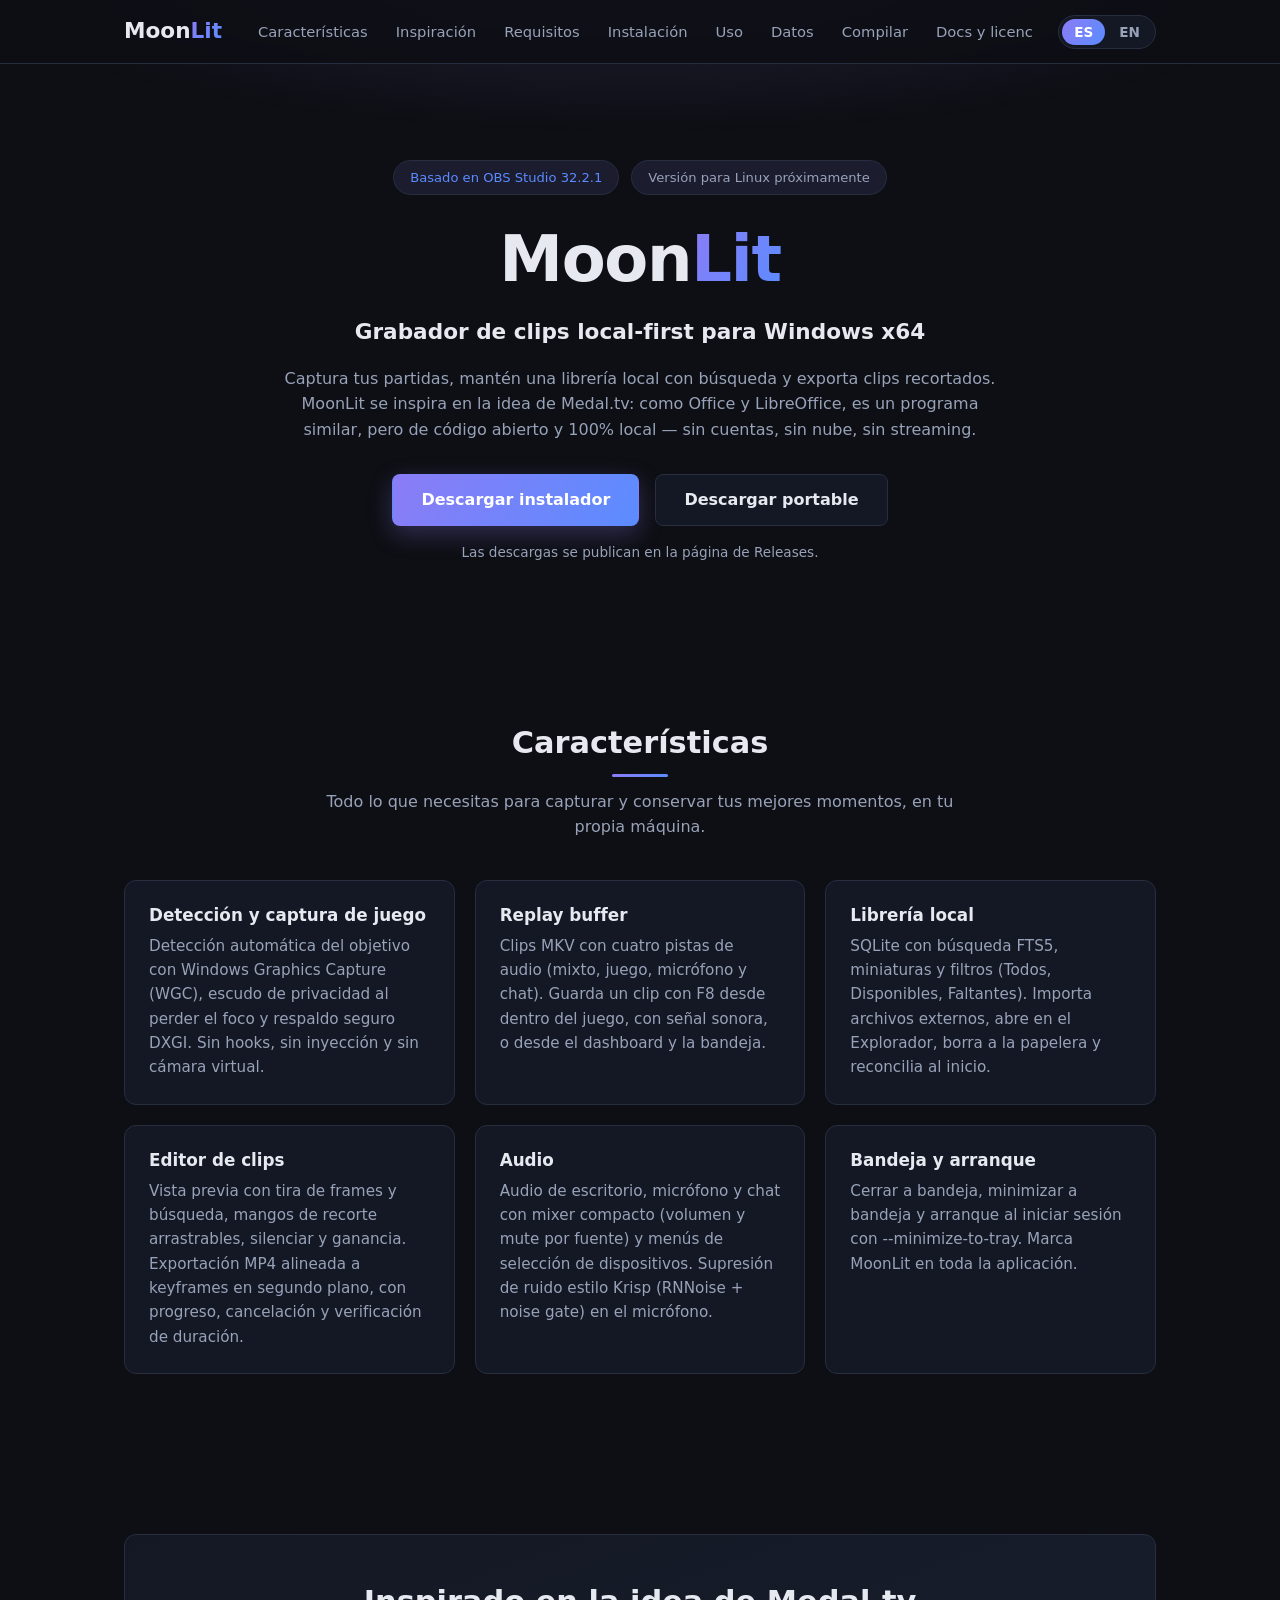
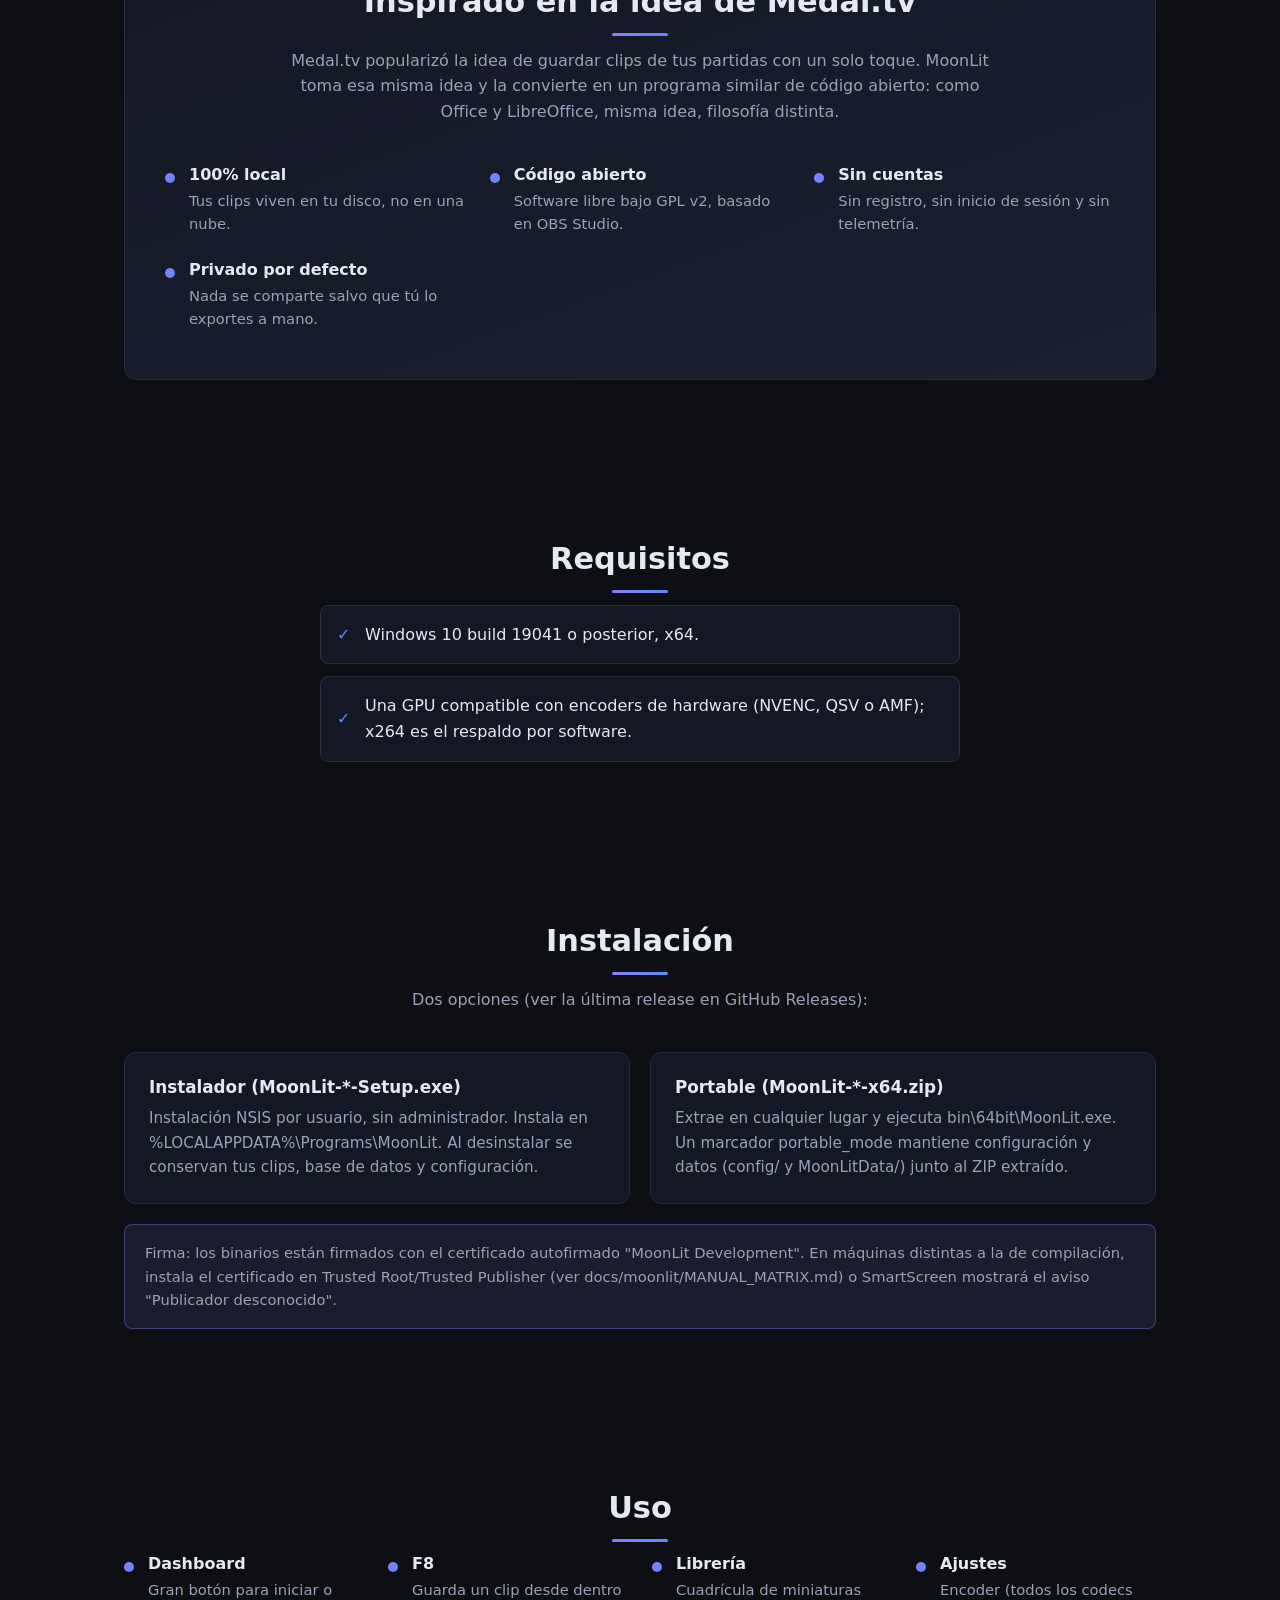
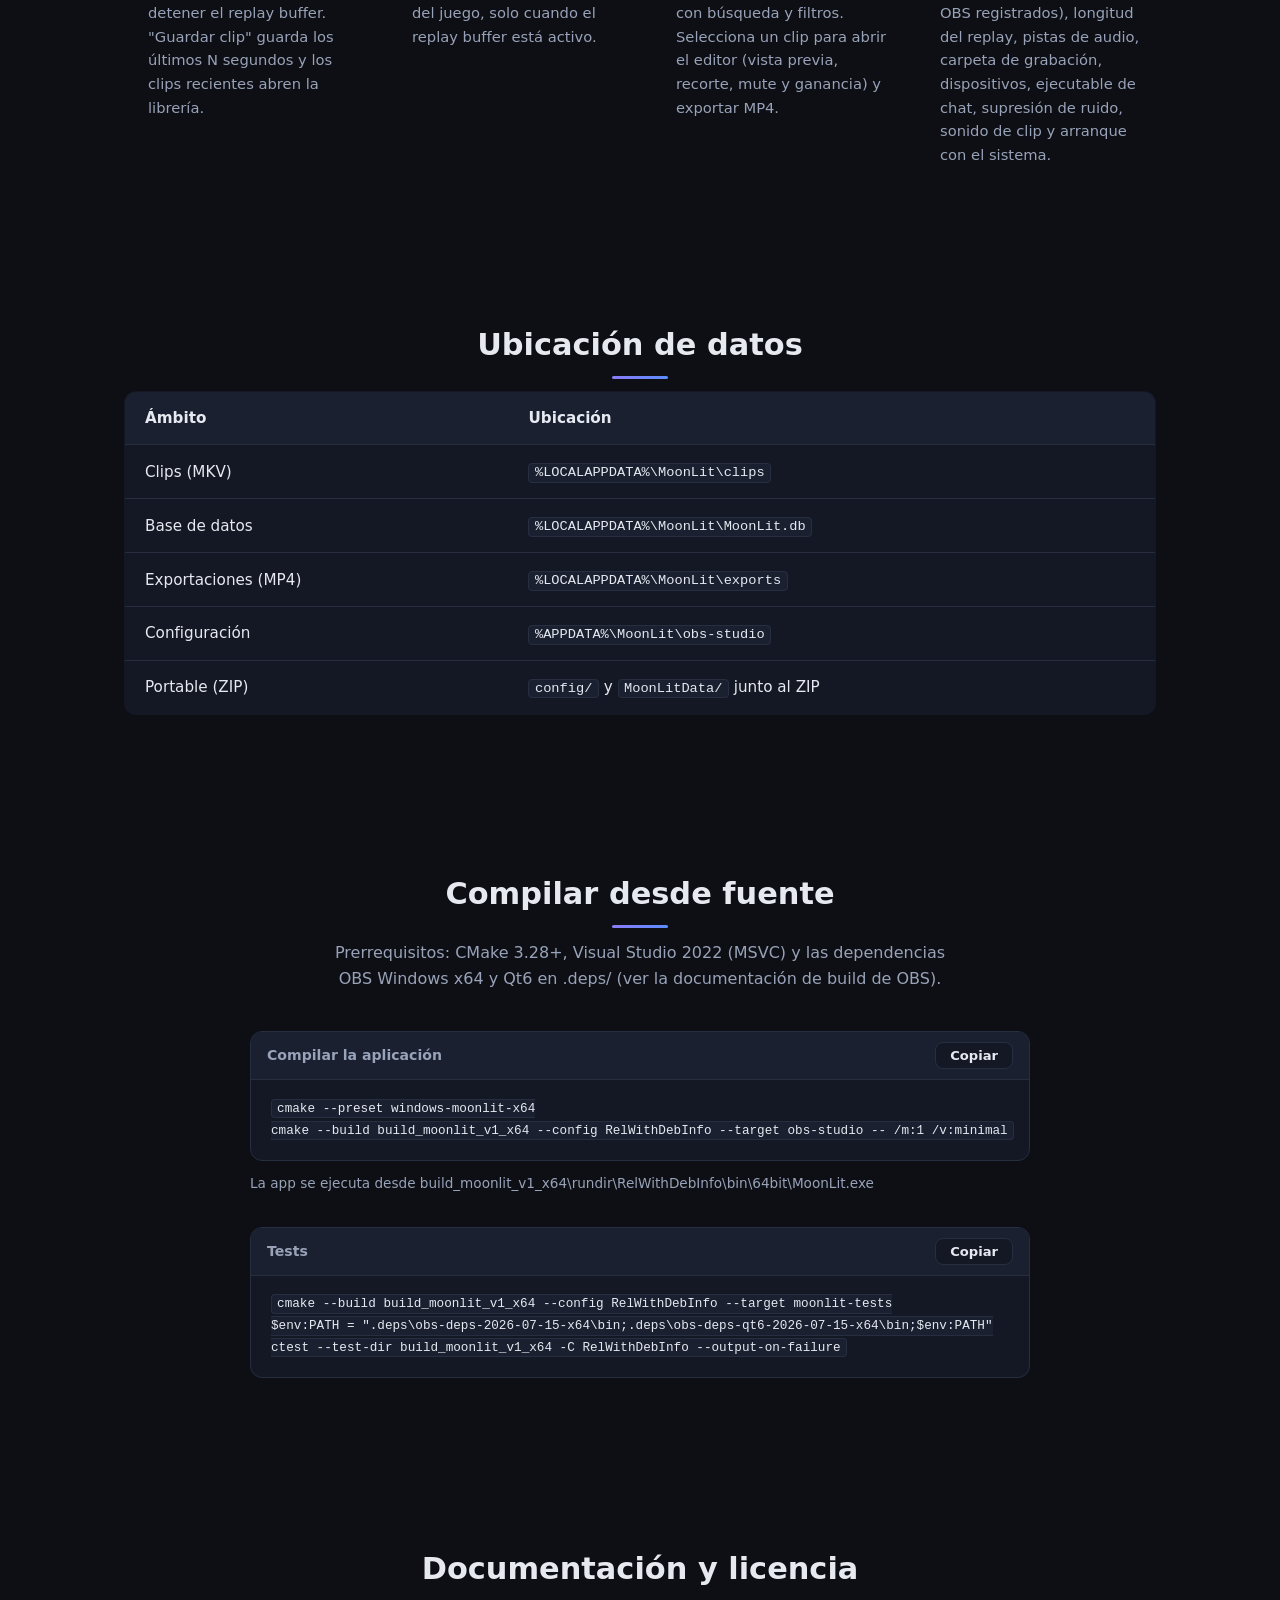
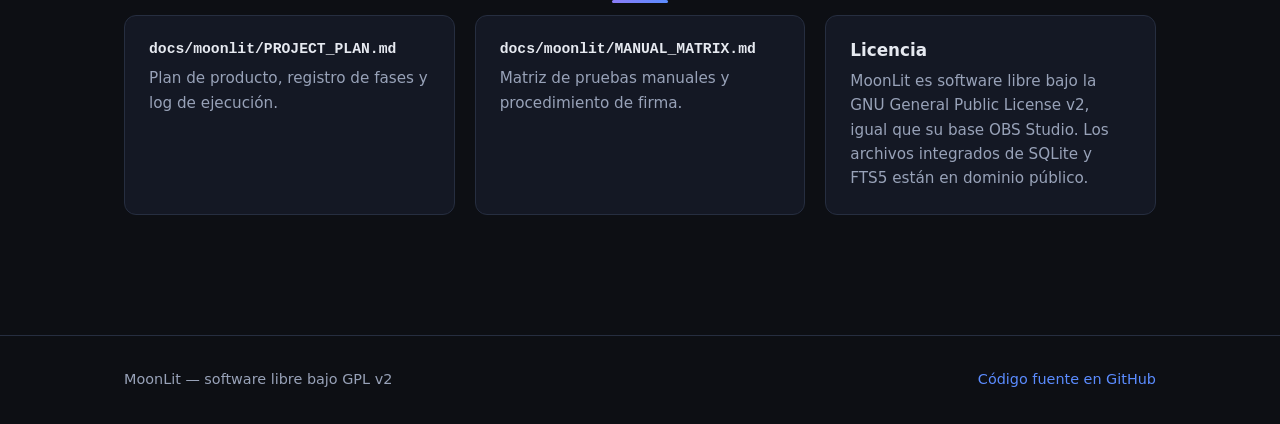
==== index.html @ dc5d82b4 "first commit" ====
<!DOCTYPE html>
<html lang="es">
<head>
  <meta charset="UTF-8">
  <meta name="viewport" content="width=device-width, initial-scale=1.0">
  <title data-i18n="meta.title">MoonLit — Grabador de clips local-first para Windows</title>
  <meta name="description" data-i18n="meta.description" content="MoonLit es un grabador de clips local-first para Windows x64 basado en OBS Studio. Inspirado en la idea de Medal.tv, pero de código abierto y 100% local: sin cuentas, sin nube, sin streaming.">
  <link rel="stylesheet" href="assets/css/main.css">
  <link rel="stylesheet" href="assets/css/components.css">
  <link rel="stylesheet" href="assets/css/responsive.css">
</head>
<body>

  <!-- ============ NAVBAR ============ -->
  <header class="navbar">
    <div class="container navbar-inner">
      <a href="#hero" class="navbar-brand">Moon<span class="brand-accent">Lit</span></a>
      <nav class="navbar-links" id="navbar-links" aria-label="Menú">
        <a href="#features" data-i18n="nav.features">Características</a>
        <a href="#inspiration" data-i18n="nav.inspiration">Inspiración</a>
        <a href="#requirements" data-i18n="nav.requirements">Requisitos</a>
        <a href="#install" data-i18n="nav.install">Instalación</a>
        <a href="#usage" data-i18n="nav.usage">Uso</a>
        <a href="#data" data-i18n="nav.data">Datos</a>
        <a href="#build" data-i18n="nav.build">Compilar</a>
        <a href="#docs" data-i18n="nav.docs">Docs y licencia</a>
      </nav>
      <div class="lang-switch" role="group" data-i18n-aria="lang.switch" aria-label="Idioma">
        <button class="lang-btn" data-lang="es" data-i18n-aria="lang.es" aria-label="Español">ES</button>
        <button class="lang-btn" data-lang="en" data-i18n-aria="lang.en" aria-label="English">EN</button>
      </div>
    </div>
  </header>

  <main>

    <!-- ============ HERO ============ -->
    <section id="hero" class="hero">
      <div class="container hero-inner">
        <div class="hero-badges">
          <span class="hero-badge" data-i18n="hero.badge">Basado en OBS Studio 32.2.1</span>
          <span class="hero-badge" data-i18n="hero.linux-note">Versión para Linux próximamente</span>
        </div>
        <h1 class="hero-title">Moon<span class="brand-accent">Lit</span></h1>
        <p class="hero-tagline" data-i18n="hero.tagline">Grabador de clips local-first para Windows x64</p>
        <p class="hero-description" data-i18n="hero.description">Captura tus partidas, mantén una librería local con búsqueda y exporta clips recortados. MoonLit se inspira en la idea de Medal.tv: como Office y LibreOffice, es un programa similar, pero de código abierto y 100% local — sin cuentas, sin nube, sin streaming.</p>
        <div class="hero-actions">
          <a class="btn btn-primary" href="https://github.com/SourisCG/MoonLit/releases" target="_blank" rel="noopener" data-i18n="hero.installer">Descargar instalador</a>
          <a class="btn btn-secondary" href="https://github.com/SourisCG/MoonLit/releases" target="_blank" rel="noopener" data-i18n="hero.portable">Descargar portable</a>
        </div>
        <p class="hero-note" data-i18n="hero.releases">Las descargas se publican en la página de Releases.</p>
      </div>
    </section>

    <!-- ============ CARACTERÍSTICAS ============ -->
    <section id="features" class="section">
      <div class="container">
        <h2 class="section-title" data-i18n="features.title">Características</h2>
        <p class="section-subtitle" data-i18n="features.subtitle">Todo lo que necesitas para capturar y conservar tus mejores momentos, en tu propia máquina.</p>
        <div class="cards-grid">
          <article class="card">
            <h3 class="card-title" data-i18n="features.detection.title">Detección y captura de juego</h3>
            <p class="card-text" data-i18n="features.detection.text">Detección automática del objetivo con Windows Graphics Capture (WGC), escudo de privacidad al perder el foco y respaldo seguro DXGI. Sin hooks, sin inyección y sin cámara virtual.</p>
          </article>
          <article class="card">
            <h3 class="card-title" data-i18n="features.buffer.title">Replay buffer</h3>
            <p class="card-text" data-i18n="features.buffer.text">Clips MKV con cuatro pistas de audio (mixto, juego, micrófono y chat). Guarda un clip con F8 desde dentro del juego, con señal sonora, o desde el dashboard y la bandeja.</p>
          </article>
          <article class="card">
            <h3 class="card-title" data-i18n="features.library.title">Librería local</h3>
            <p class="card-text" data-i18n="features.library.text">SQLite con búsqueda FTS5, miniaturas y filtros (Todos, Disponibles, Faltantes). Importa archivos externos, abre en el Explorador, borra a la papelera y reconcilia al inicio.</p>
          </article>
          <article class="card">
            <h3 class="card-title" data-i18n="features.editor.title">Editor de clips</h3>
            <p class="card-text" data-i18n="features.editor.text">Vista previa con tira de frames y búsqueda, mangos de recorte arrastrables, silenciar y ganancia. Exportación MP4 alineada a keyframes en segundo plano, con progreso, cancelación y verificación de duración.</p>
          </article>
          <article class="card">
            <h3 class="card-title" data-i18n="features.audio.title">Audio</h3>
            <p class="card-text" data-i18n="features.audio.text">Audio de escritorio, micrófono y chat con mixer compacto (volumen y mute por fuente) y menús de selección de dispositivos. Supresión de ruido estilo Krisp (RNNoise + noise gate) en el micrófono.</p>
          </article>
          <article class="card">
            <h3 class="card-title" data-i18n="features.tray.title">Bandeja y arranque</h3>
            <p class="card-text" data-i18n="features.tray.text">Cerrar a bandeja, minimizar a bandeja y arranque al iniciar sesión con --minimize-to-tray. Marca MoonLit en toda la aplicación.</p>
          </article>
        </div>
      </div>
    </section>

    <!-- ============ INSPIRACIÓN ============ -->
    <section id="inspiration" class="section">
      <div class="container">
        <div class="panel">
          <h2 class="section-title" data-i18n="inspiration.title">Inspirado en la idea de Medal.tv</h2>
          <p class="panel-text" data-i18n="inspiration.text">Medal.tv popularizó la idea de guardar clips de tus partidas con un solo toque. MoonLit toma esa misma idea y la convierte en un programa similar de código abierto: como Office y LibreOffice, misma idea, filosofía distinta.</p>
          <div class="mini-grid">
            <div class="mini-item">
              <span class="mini-dot"></span>
              <div>
                <h3 class="mini-title" data-i18n="inspiration.local.title">100% local</h3>
                <p class="mini-text" data-i18n="inspiration.local.text">Tus clips viven en tu disco, no en una nube.</p>
              </div>
            </div>
            <div class="mini-item">
              <span class="mini-dot"></span>
              <div>
                <h3 class="mini-title" data-i18n="inspiration.opensource.title">Código abierto</h3>
                <p class="mini-text" data-i18n="inspiration.opensource.text">Software libre bajo GPL v2, basado en OBS Studio.</p>
              </div>
            </div>
            <div class="mini-item">
              <span class="mini-dot"></span>
              <div>
                <h3 class="mini-title" data-i18n="inspiration.nocloud.title">Sin cuentas</h3>
                <p class="mini-text" data-i18n="inspiration.nocloud.text">Sin registro, sin inicio de sesión y sin telemetría.</p>
              </div>
            </div>
            <div class="mini-item">
              <span class="mini-dot"></span>
              <div>
                <h3 class="mini-title" data-i18n="inspiration.private.title">Privado por defecto</h3>
                <p class="mini-text" data-i18n="inspiration.private.text">Nada se comparte salvo que tú lo exportes a mano.</p>
              </div>
            </div>
          </div>
        </div>
      </div>
    </section>

    <!-- ============ REQUISITOS ============ -->
    <section id="requirements" class="section">
      <div class="container">
        <h2 class="section-title" data-i18n="requirements.title">Requisitos</h2>
        <ul class="checklist">
          <li data-i18n="requirements.item1">Windows 10 build 19041 o posterior, x64.</li>
          <li data-i18n="requirements.item2">Una GPU compatible con encoders de hardware (NVENC, QSV o AMF); x264 es el respaldo por software.</li>
        </ul>
      </div>
    </section>

    <!-- ============ INSTALACIÓN ============ -->
    <section id="install" class="section">
      <div class="container">
        <h2 class="section-title" data-i18n="install.title">Instalación</h2>
        <p class="section-subtitle" data-i18n="install.subtitle">Dos opciones (ver la última release en GitHub Releases):</p>
        <div class="cards-grid">
          <article class="card">
            <h3 class="card-title" data-i18n="install.setup.title">Instalador (MoonLit-*-Setup.exe)</h3>
            <p class="card-text" data-i18n="install.setup.text">Instalación NSIS por usuario, sin administrador. Instala en %LOCALAPPDATA%\Programs\MoonLit. Al desinstalar se conservan tus clips, base de datos y configuración.</p>
          </article>
          <article class="card">
            <h3 class="card-title" data-i18n="install.portable.title">Portable (MoonLit-*-x64.zip)</h3>
            <p class="card-text" data-i18n="install.portable.text">Extrae en cualquier lugar y ejecuta bin\64bit\MoonLit.exe. Un marcador portable_mode mantiene configuración y datos (config/ y MoonLitData/) junto al ZIP extraído.</p>
          </article>
        </div>
        <div class="note-box" data-i18n="install.signing">Firma: los binarios están firmados con el certificado autofirmado "MoonLit Development". En máquinas distintas a la de compilación, instala el certificado en Trusted Root/Trusted Publisher (ver docs/moonlit/MANUAL_MATRIX.md) o SmartScreen mostrará el aviso "Publicador desconocido".</div>
      </div>
    </section>

    <!-- ============ USO ============ -->
    <section id="usage" class="section">
      <div class="container">
        <h2 class="section-title" data-i18n="usage.title">Uso</h2>
        <div class="mini-grid">
          <div class="mini-item">
            <span class="mini-dot"></span>
            <div>
              <h3 class="mini-title" data-i18n="usage.dashboard.title">Dashboard</h3>
              <p class="mini-text" data-i18n="usage.dashboard.text">Gran botón para iniciar o detener el replay buffer. "Guardar clip" guarda los últimos N segundos y los clips recientes abren la librería.</p>
            </div>
          </div>
          <div class="mini-item">
            <span class="mini-dot"></span>
            <div>
              <h3 class="mini-title" data-i18n="usage.f8.title">F8</h3>
              <p class="mini-text" data-i18n="usage.f8.text">Guarda un clip desde dentro del juego, solo cuando el replay buffer está activo.</p>
            </div>
          </div>
          <div class="mini-item">
            <span class="mini-dot"></span>
            <div>
              <h3 class="mini-title" data-i18n="usage.library.title">Librería</h3>
              <p class="mini-text" data-i18n="usage.library.text">Cuadrícula de miniaturas con búsqueda y filtros. Selecciona un clip para abrir el editor (vista previa, recorte, mute y ganancia) y exportar MP4.</p>
            </div>
          </div>
          <div class="mini-item">
            <span class="mini-dot"></span>
            <div>
              <h3 class="mini-title" data-i18n="usage.settings.title">Ajustes</h3>
              <p class="mini-text" data-i18n="usage.settings.text">Encoder (todos los codecs OBS registrados), longitud del replay, pistas de audio, carpeta de grabación, dispositivos, ejecutable de chat, supresión de ruido, sonido de clip y arranque con el sistema.</p>
            </div>
          </div>
        </div>
      </div>
    </section>

    <!-- ============ UBICACIÓN DE DATOS ============ -->
    <section id="data" class="section">
      <div class="container">
        <h2 class="section-title" data-i18n="data.title">Ubicación de datos</h2>
        <div class="table-wrap">
          <table class="data-table">
            <thead>
              <tr>
                <th data-i18n="data.scope">Ámbito</th>
                <th data-i18n="data.location">Ubicación</th>
              </tr>
            </thead>
            <tbody>
              <tr>
                <td data-i18n="data.clips">Clips (MKV)</td>
                <td><code>%LOCALAPPDATA%\MoonLit\clips</code></td>
              </tr>
              <tr>
                <td data-i18n="data.db">Base de datos</td>
                <td><code>%LOCALAPPDATA%\MoonLit\MoonLit.db</code></td>
              </tr>
              <tr>
                <td data-i18n="data.exports">Exportaciones (MP4)</td>
                <td><code>%LOCALAPPDATA%\MoonLit\exports</code></td>
              </tr>
              <tr>
                <td data-i18n="data.config">Configuración</td>
                <td><code>%APPDATA%\MoonLit\obs-studio</code></td>
              </tr>
              <tr>
                <td data-i18n="data.portable">Portable (ZIP)</td>
                <td><code>config/</code> y <code>MoonLitData/</code> junto al ZIP</td>
              </tr>
            </tbody>
          </table>
        </div>
      </div>
    </section>

    <!-- ============ COMPILAR DESDE FUENTE ============ -->
    <section id="build" class="section">
      <div class="container">
        <h2 class="section-title" data-i18n="build.title">Compilar desde fuente</h2>
        <p class="section-subtitle" data-i18n="build.subtitle">Prerrequisitos: CMake 3.28+, Visual Studio 2022 (MSVC) y las dependencias OBS Windows x64 y Qt6 en .deps/ (ver la documentación de build de OBS).</p>

        <div class="code-block">
          <div class="code-header">
            <span class="code-label" data-i18n="build.app.label">Compilar la aplicación</span>
            <button class="copy-btn" type="button" data-copy-target="#code-app" data-i18n="build.copy">Copiar</button>
          </div>
          <pre id="code-app"><code>cmake --preset windows-moonlit-x64
cmake --build build_moonlit_v1_x64 --config RelWithDebInfo --target obs-studio -- /m:1 /v:minimal</code></pre>
        </div>
        <p class="code-hint" data-i18n="build.app.run">La app se ejecuta desde build_moonlit_v1_x64\rundir\RelWithDebInfo\bin\64bit\MoonLit.exe</p>

        <div class="code-block">
          <div class="code-header">
            <span class="code-label" data-i18n="build.tests.label">Tests</span>
            <button class="copy-btn" type="button" data-copy-target="#code-tests" data-i18n="build.copy">Copiar</button>
          </div>
          <pre id="code-tests"><code>cmake --build build_moonlit_v1_x64 --config RelWithDebInfo --target moonlit-tests
$env:PATH = ".deps\obs-deps-2026-07-15-x64\bin;.deps\obs-deps-qt6-2026-07-15-x64\bin;$env:PATH"
ctest --test-dir build_moonlit_v1_x64 -C RelWithDebInfo --output-on-failure</code></pre>
        </div>
      </div>
    </section>

    <!-- ============ DOCS Y LICENCIA ============ -->
    <section id="docs" class="section">
      <div class="container">
        <h2 class="section-title" data-i18n="docs.title">Documentación y licencia</h2>
        <div class="cards-grid">
          <a class="card card-link" href="https://github.com/SourisCG/MoonLit/blob/main/docs/moonlit/PROJECT_PLAN.md" target="_blank" rel="noopener">
            <h3 class="card-title card-mono" data-i18n="docs.plan">docs/moonlit/PROJECT_PLAN.md</h3>
            <p class="card-text" data-i18n="docs.plan.text">Plan de producto, registro de fases y log de ejecución.</p>
          </a>
          <a class="card card-link" href="https://github.com/SourisCG/MoonLit/blob/main/docs/moonlit/MANUAL_MATRIX.md" target="_blank" rel="noopener">
            <h3 class="card-title card-mono" data-i18n="docs.matrix">docs/moonlit/MANUAL_MATRIX.md</h3>
            <p class="card-text" data-i18n="docs.matrix.text">Matriz de pruebas manuales y procedimiento de firma.</p>
          </a>
          <div class="card">
            <h3 class="card-title" data-i18n="docs.license.title">Licencia</h3>
            <p class="card-text" data-i18n="docs.license.text">MoonLit es software libre bajo la GNU General Public License v2, igual que su base OBS Studio. Los archivos integrados de SQLite y FTS5 están en dominio público.</p>
          </div>
        </div>
      </div>
    </section>

  </main>

  <!-- ============ FOOTER ============ -->
  <footer class="footer">
    <div class="container footer-inner">
      <span data-i18n="footer.text">MoonLit — software libre bajo GPL v2</span>
      <a href="https://github.com/SourisCG/MoonLit" target="_blank" rel="noopener" data-i18n="footer.source">Código fuente en GitHub</a>
    </div>
  </footer>

  <script src="assets/js/i18n.js"></script>
  <script src="assets/js/main.js"></script>
</body>
</html>
---- assets/css/main.css ----
/* ============================================================
   main.css — variables, reset y estilos base
   Para cambiar colores, edita las variables de :root abajo.
   ============================================================ */

:root {
  /* Colores */
  --bg: #0d0f14;
  --surface: #141824;
  --surface-2: #1a2030;
  --border: #262e40;
  --text: #e6e9f0;
  --text-muted: #98a2b8;
  --accent: #8b7cf6;
  --accent-2: #5b8cff;
  --accent-soft: rgba(139, 124, 246, 0.12);

  /* Tipografía */
  --font-sans: system-ui, -apple-system, "Segoe UI", Roboto, "Helvetica Neue", Arial, sans-serif;
  --font-mono: ui-monospace, SFMono-Regular, "Cascadia Mono", Consolas, "Liberation Mono", monospace;

  /* Medidas */
  --radius: 12px;
  --radius-sm: 8px;
  --navbar-h: 64px;
  --max-width: 1080px;
  --section-pad: 80px;
}

/* --- Reset básico --- */
* {
  box-sizing: border-box;
  margin: 0;
  padding: 0;
}

html {
  scroll-behavior: smooth;
}

/* --- Base --- */
body {
  background: var(--bg);
  color: var(--text);
  font-family: var(--font-sans);
  font-size: 16px;
  line-height: 1.6;
  -webkit-font-smoothing: antialiased;
}

/* Resplandor sutil en la parte superior de la página */
body::before {
  content: "";
  position: fixed;
  inset: 0 0 auto 0;
  height: 420px;
  background: radial-gradient(ellipse 80% 60% at 50% -10%, rgba(139, 124, 246, 0.16), transparent 70%);
  pointer-events: none;
  z-index: -1;
}

h1, h2, h3 {
  line-height: 1.25;
  font-weight: 700;
}

h1 { font-size: 3rem; }
h2 { font-size: 1.9rem; }
h3 { font-size: 1.05rem; }

a {
  color: var(--accent-2);
  text-decoration: none;
}

a:hover {
  text-decoration: underline;
}

code {
  font-family: var(--font-mono);
  font-size: 0.9em;
  background: var(--surface-2);
  border: 1px solid var(--border);
  border-radius: 4px;
  padding: 0.1em 0.4em;
}

/* --- Utilidades --- */
.container {
  max-width: var(--max-width);
  margin: 0 auto;
  padding: 0 24px;
}

.brand-accent {
  background: linear-gradient(120deg, var(--accent), var(--accent-2));
  -webkit-background-clip: text;
  background-clip: text;
  color: transparent;
}
---- assets/css/components.css ----
/* ============================================================
   components.css — navbar, hero, cards, tablas, código, footer
   Cada bloque está marcado con un comentario para encontrarlo.
   ============================================================ */

/* ============ NAVBAR ============ */
.navbar {
  position: sticky;
  top: 0;
  z-index: 100;
  height: var(--navbar-h);
  background: rgba(13, 15, 20, 0.85);
  backdrop-filter: blur(10px);
  border-bottom: 1px solid var(--border);
}

.navbar-inner {
  height: 100%;
  display: flex;
  align-items: center;
  gap: 24px;
}

.navbar-brand {
  font-size: 1.35rem;
  font-weight: 800;
  color: var(--text);
  white-space: nowrap;
}

.navbar-links {
  display: flex;
  gap: 4px;
  overflow-x: auto;
  scrollbar-width: none;
  flex: 1;
}

.navbar-links::-webkit-scrollbar {
  display: none;
}

.navbar-links a {
  color: var(--text-muted);
  font-size: 0.92rem;
  padding: 8px 12px;
  border-radius: var(--radius-sm);
  white-space: nowrap;
}

.navbar-links a:hover {
  color: var(--text);
  background: var(--accent-soft);
  text-decoration: none;
}

.navbar-links a.is-active {
  color: var(--accent-2);
}

/* --- Selector de idioma --- */
.lang-switch {
  display: flex;
  gap: 2px;
  background: var(--surface);
  border: 1px solid var(--border);
  border-radius: 999px;
  padding: 3px;
  flex-shrink: 0;
}

.lang-btn {
  border: none;
  background: transparent;
  color: var(--text-muted);
  font-family: inherit;
  font-size: 0.85rem;
  font-weight: 600;
  padding: 5px 12px;
  border-radius: 999px;
  cursor: pointer;
  transition: background 0.15s, color 0.15s;
}

.lang-btn:hover {
  color: var(--text);
}

.lang-btn.is-active {
  background: linear-gradient(120deg, var(--accent), var(--accent-2));
  color: #fff;
}

/* ============ HERO ============ */
.hero {
  padding: 96px 0 80px;
  text-align: center;
}

.hero-badges {
  display: flex;
  justify-content: center;
  flex-wrap: wrap;
  gap: 12px;
  margin-bottom: 24px;
}

.hero-badge {
  display: inline-block;
  font-size: 0.82rem;
  color: var(--accent-2);
  background: var(--accent-soft);
  border: 1px solid var(--border);
  border-radius: 999px;
  padding: 6px 16px;
  margin-bottom: 0;
}

.hero-badge:last-child {
  color: var(--text-muted);
}

.hero-title {
  font-size: 4rem;
  letter-spacing: -0.02em;
  margin-bottom: 16px;
}

.hero-tagline {
  font-size: 1.35rem;
  color: var(--text);
  font-weight: 600;
  margin-bottom: 16px;
}

.hero-description {
  max-width: 720px;
  margin: 0 auto 32px;
  color: var(--text-muted);
}

.hero-actions {
  display: flex;
  justify-content: center;
  gap: 16px;
  flex-wrap: wrap;
}

.hero-note {
  margin-top: 16px;
  font-size: 0.85rem;
  color: var(--text-muted);
}

/* ============ BOTONES ============ */
.btn {
  display: inline-block;
  font-family: inherit;
  font-size: 1rem;
  font-weight: 600;
  padding: 12px 28px;
  border-radius: var(--radius-sm);
  border: 1px solid var(--border);
  cursor: pointer;
  transition: transform 0.15s, box-shadow 0.15s, background 0.15s;
}

.btn:hover {
  transform: translateY(-2px);
  text-decoration: none;
}

.btn-primary {
  background: linear-gradient(120deg, var(--accent), var(--accent-2));
  color: #fff;
  border-color: transparent;
  box-shadow: 0 8px 24px rgba(139, 124, 246, 0.28);
}

.btn-secondary {
  background: var(--surface);
  color: var(--text);
}

.btn-secondary:hover {
  background: var(--surface-2);
}

/* ============ SECCIONES ============ */
.section {
  padding: var(--section-pad) 0;
  scroll-margin-top: var(--navbar-h);
}

.section-title {
  text-align: center;
  margin-bottom: 12px;
}

.section-title::after {
  content: "";
  display: block;
  width: 56px;
  height: 3px;
  margin: 12px auto 0;
  border-radius: 2px;
  background: linear-gradient(90deg, var(--accent), var(--accent-2));
}

.section-subtitle {
  text-align: center;
  color: var(--text-muted);
  max-width: 640px;
  margin: 0 auto 40px;
}

/* ============ TARJETAS ============ */
.cards-grid {
  display: grid;
  grid-template-columns: repeat(auto-fit, minmax(280px, 1fr));
  gap: 20px;
}

.card {
  background: var(--surface);
  border: 1px solid var(--border);
  border-radius: var(--radius);
  padding: 24px;
  transition: border-color 0.15s, transform 0.15s;
}

.card:hover {
  border-color: rgba(139, 124, 246, 0.5);
  transform: translateY(-2px);
}

.card-title {
  margin-bottom: 8px;
}

.card-mono {
  font-family: var(--font-mono);
  font-size: 0.92rem;
  word-break: break-all;
}

.card-text {
  color: var(--text-muted);
  font-size: 0.95rem;
}

.card-link {
  display: block;
  color: inherit;
}

/* ============ PANEL (inspiración) ============ */
.panel {
  background: linear-gradient(160deg, var(--surface), var(--surface-2));
  border: 1px solid var(--border);
  border-radius: var(--radius);
  padding: 48px 40px;
}

.panel-text {
  text-align: center;
  color: var(--text-muted);
  max-width: 720px;
  margin: 0 auto 40px;
}

/* ============ GRILLA PEQUEÑA (uso + inspiración) ============ */
.mini-grid {
  display: grid;
  grid-template-columns: repeat(auto-fit, minmax(240px, 1fr));
  gap: 24px;
}

.mini-item {
  display: flex;
  gap: 14px;
  align-items: flex-start;
}

.mini-dot {
  flex-shrink: 0;
  width: 10px;
  height: 10px;
  margin-top: 8px;
  border-radius: 50%;
  background: linear-gradient(120deg, var(--accent), var(--accent-2));
}

.mini-title {
  margin-bottom: 4px;
  font-size: 1rem;
}

.mini-text {
  color: var(--text-muted);
  font-size: 0.92rem;
}

/* ============ LISTA DE REQUISITOS ============ */
.checklist {
  list-style: none;
  max-width: 640px;
  margin: 0 auto;
  display: grid;
  gap: 12px;
}

.checklist li {
  background: var(--surface);
  border: 1px solid var(--border);
  border-radius: var(--radius-sm);
  padding: 16px 20px;
  padding-left: 44px;
  position: relative;
  color: var(--text);
}

.checklist li::before {
  content: "✓";
  position: absolute;
  left: 16px;
  top: 50%;
  transform: translateY(-50%);
  color: var(--accent-2);
  font-weight: 700;
}

/* ============ CAJA DE NOTA ============ */
.note-box {
  margin-top: 20px;
  background: var(--accent-soft);
  border: 1px solid rgba(139, 124, 246, 0.35);
  border-radius: var(--radius-sm);
  padding: 16px 20px;
  color: var(--text-muted);
  font-size: 0.92rem;
}

/* ============ TABLA DE DATOS ============ */
.table-wrap {
  overflow-x: auto;
}

.data-table {
  width: 100%;
  border-collapse: collapse;
  background: var(--surface);
  border: 1px solid var(--border);
  border-radius: var(--radius);
  overflow: hidden;
}

.data-table th,
.data-table td {
  text-align: left;
  padding: 14px 20px;
  border-bottom: 1px solid var(--border);
  font-size: 0.95rem;
}

.data-table th {
  background: var(--surface-2);
  color: var(--text);
  font-weight: 600;
}

.data-table tr:last-child td {
  border-bottom: none;
}

/* ============ BLOQUES DE CÓDIGO ============ */
.code-block {
  margin: 0 auto 12px;
  max-width: 780px;
  background: var(--surface);
  border: 1px solid var(--border);
  border-radius: var(--radius);
  overflow: hidden;
}

.code-header {
  display: flex;
  align-items: center;
  justify-content: space-between;
  gap: 12px;
  padding: 10px 16px;
  background: var(--surface-2);
  border-bottom: 1px solid var(--border);
}

.code-label {
  font-size: 0.88rem;
  font-weight: 600;
  color: var(--text-muted);
}

.code-block pre {
  padding: 18px 20px;
  overflow-x: auto;
  font-family: var(--font-mono);
  font-size: 0.88rem;
  line-height: 1.55;
}

.code-hint {
  max-width: 780px;
  margin: 0 auto 32px;
  color: var(--text-muted);
  font-size: 0.85rem;
}

/* --- Botón copiar --- */
.copy-btn {
  border: 1px solid var(--border);
  background: var(--surface);
  color: var(--text);
  font-family: inherit;
  font-size: 0.82rem;
  font-weight: 600;
  padding: 5px 14px;
  border-radius: var(--radius-sm);
  cursor: pointer;
  transition: background 0.15s, border-color 0.15s;
}

.copy-btn:hover {
  background: var(--surface-2);
  border-color: var(--accent);
}

.copy-btn.is-copied {
  border-color: var(--accent-2);
  color: var(--accent-2);
}

/* ============ FOOTER ============ */
.footer {
  border-top: 1px solid var(--border);
  padding: 32px 0;
  margin-top: 40px;
}

.footer-inner {
  display: flex;
  justify-content: space-between;
  align-items: center;
  gap: 16px;
  flex-wrap: wrap;
  color: var(--text-muted);
  font-size: 0.9rem;
}
---- assets/css/responsive.css ----
/* ============================================================
   responsive.css — ajustes para pantallas pequeñas
   ============================================================ */

/* --- Tablet --- */
@media (max-width: 860px) {
  .section {
    --section-pad: 60px;
  }

  .hero {
    padding: 72px 0 60px;
  }

  .hero-title {
    font-size: 3rem;
  }

  .panel {
    padding: 36px 24px;
  }
}

/* --- Móvil --- */
@media (max-width: 600px) {
  h1 { font-size: 2.2rem; }
  h2 { font-size: 1.5rem; }

  .hero {
    padding: 56px 0 48px;
  }

  .hero-title {
    font-size: 2.6rem;
  }

  .hero-tagline {
    font-size: 1.1rem;
  }

  .hero-actions .btn {
    width: 100%;
    text-align: center;
  }

  /* En móvil la barra de enlaces se desliza horizontalmente */
  .navbar-links {
    position: absolute;
    left: 0;
    right: 0;
    top: var(--navbar-h);
    background: rgba(13, 15, 20, 0.95);
    border-bottom: 1px solid var(--border);
    padding: 8px 16px;
  }

  .cards-grid {
    grid-template-columns: 1fr;
  }

  .mini-grid {
    grid-template-columns: 1fr;
  }

  .footer-inner {
    flex-direction: column;
    text-align: center;
  }
}
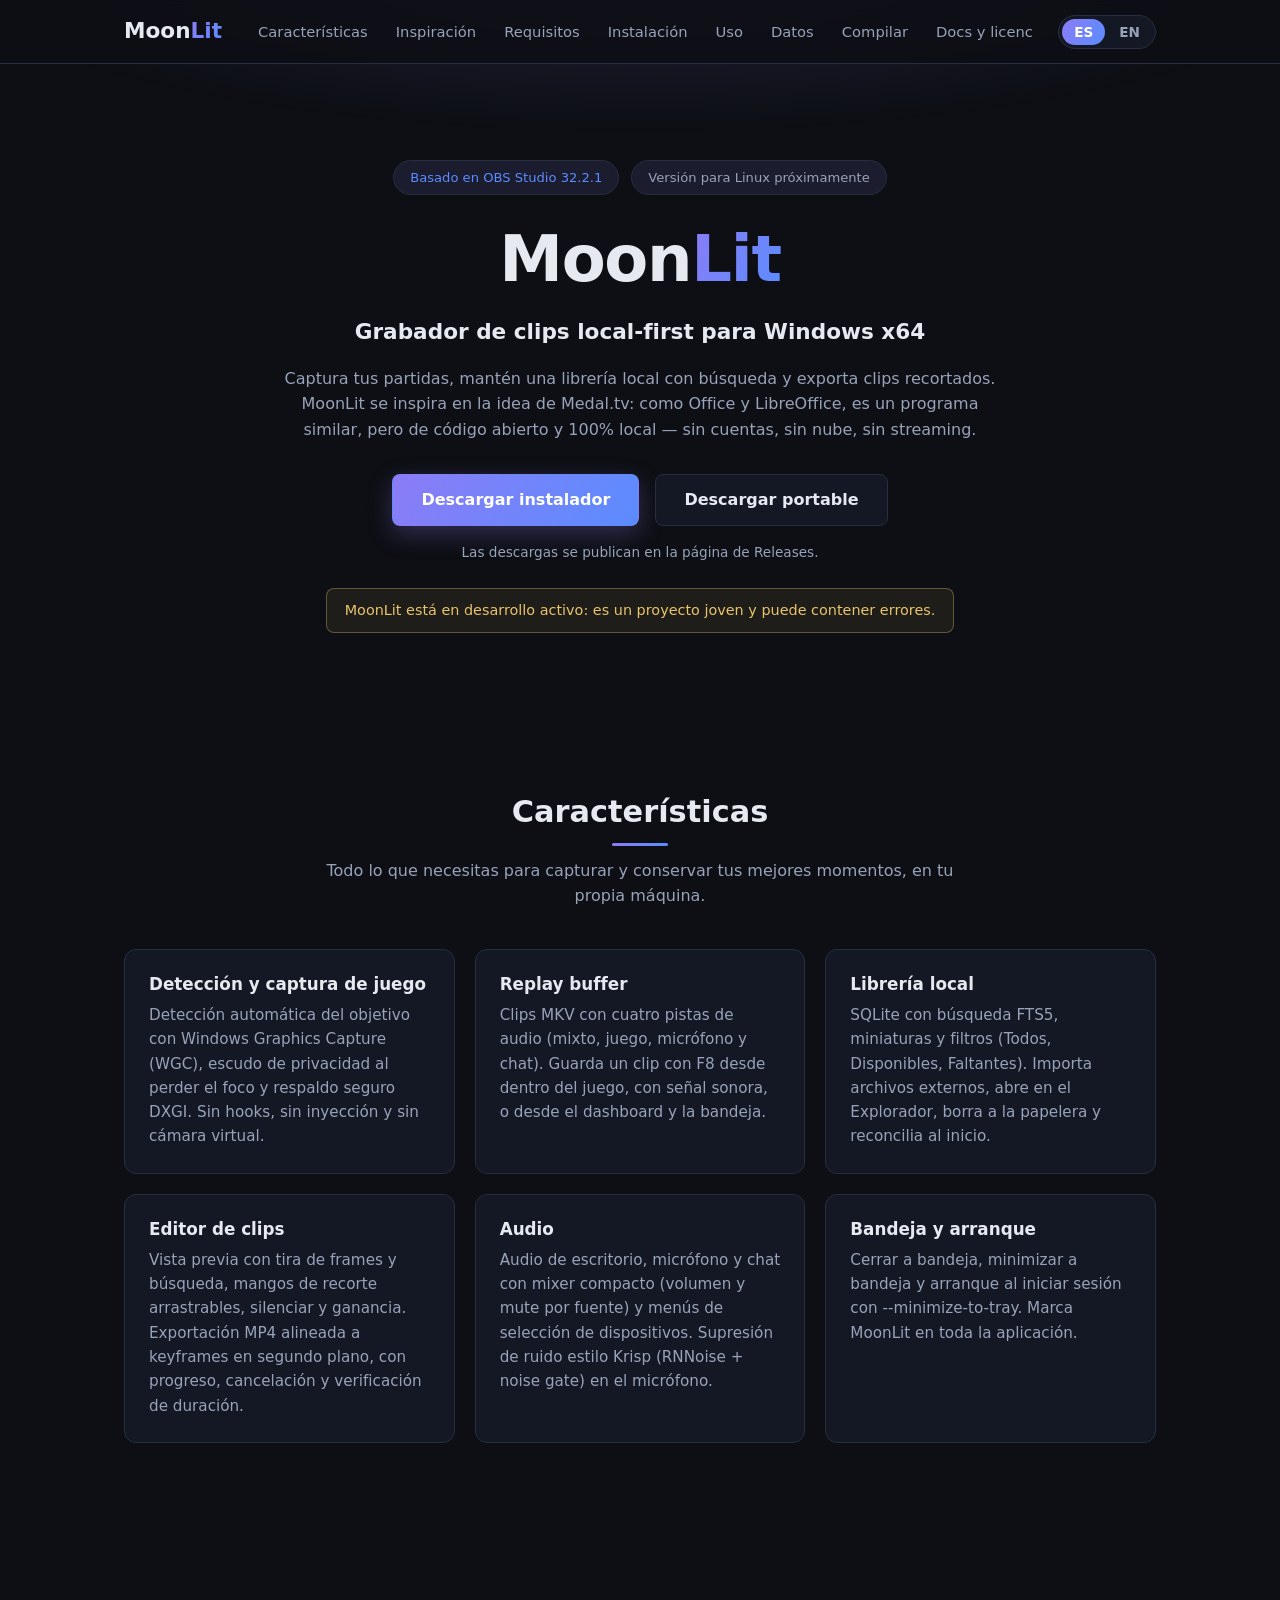
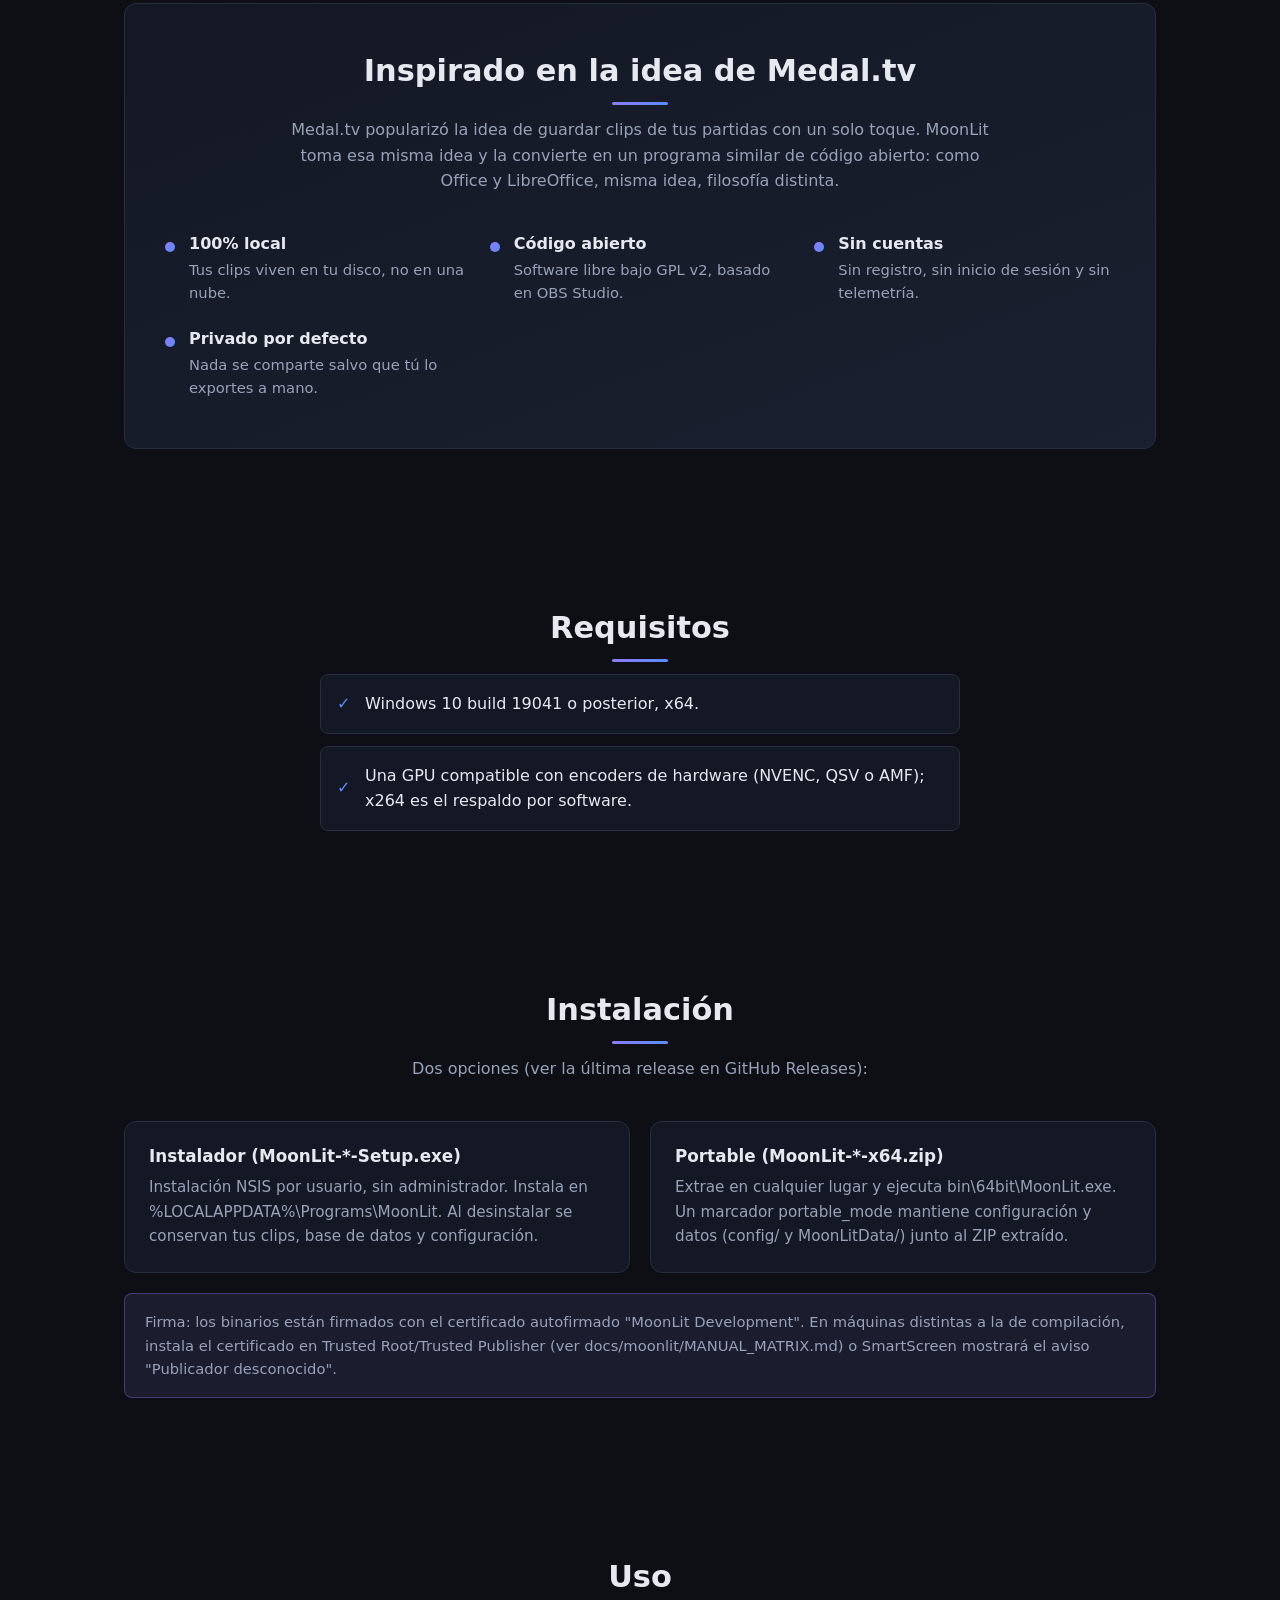
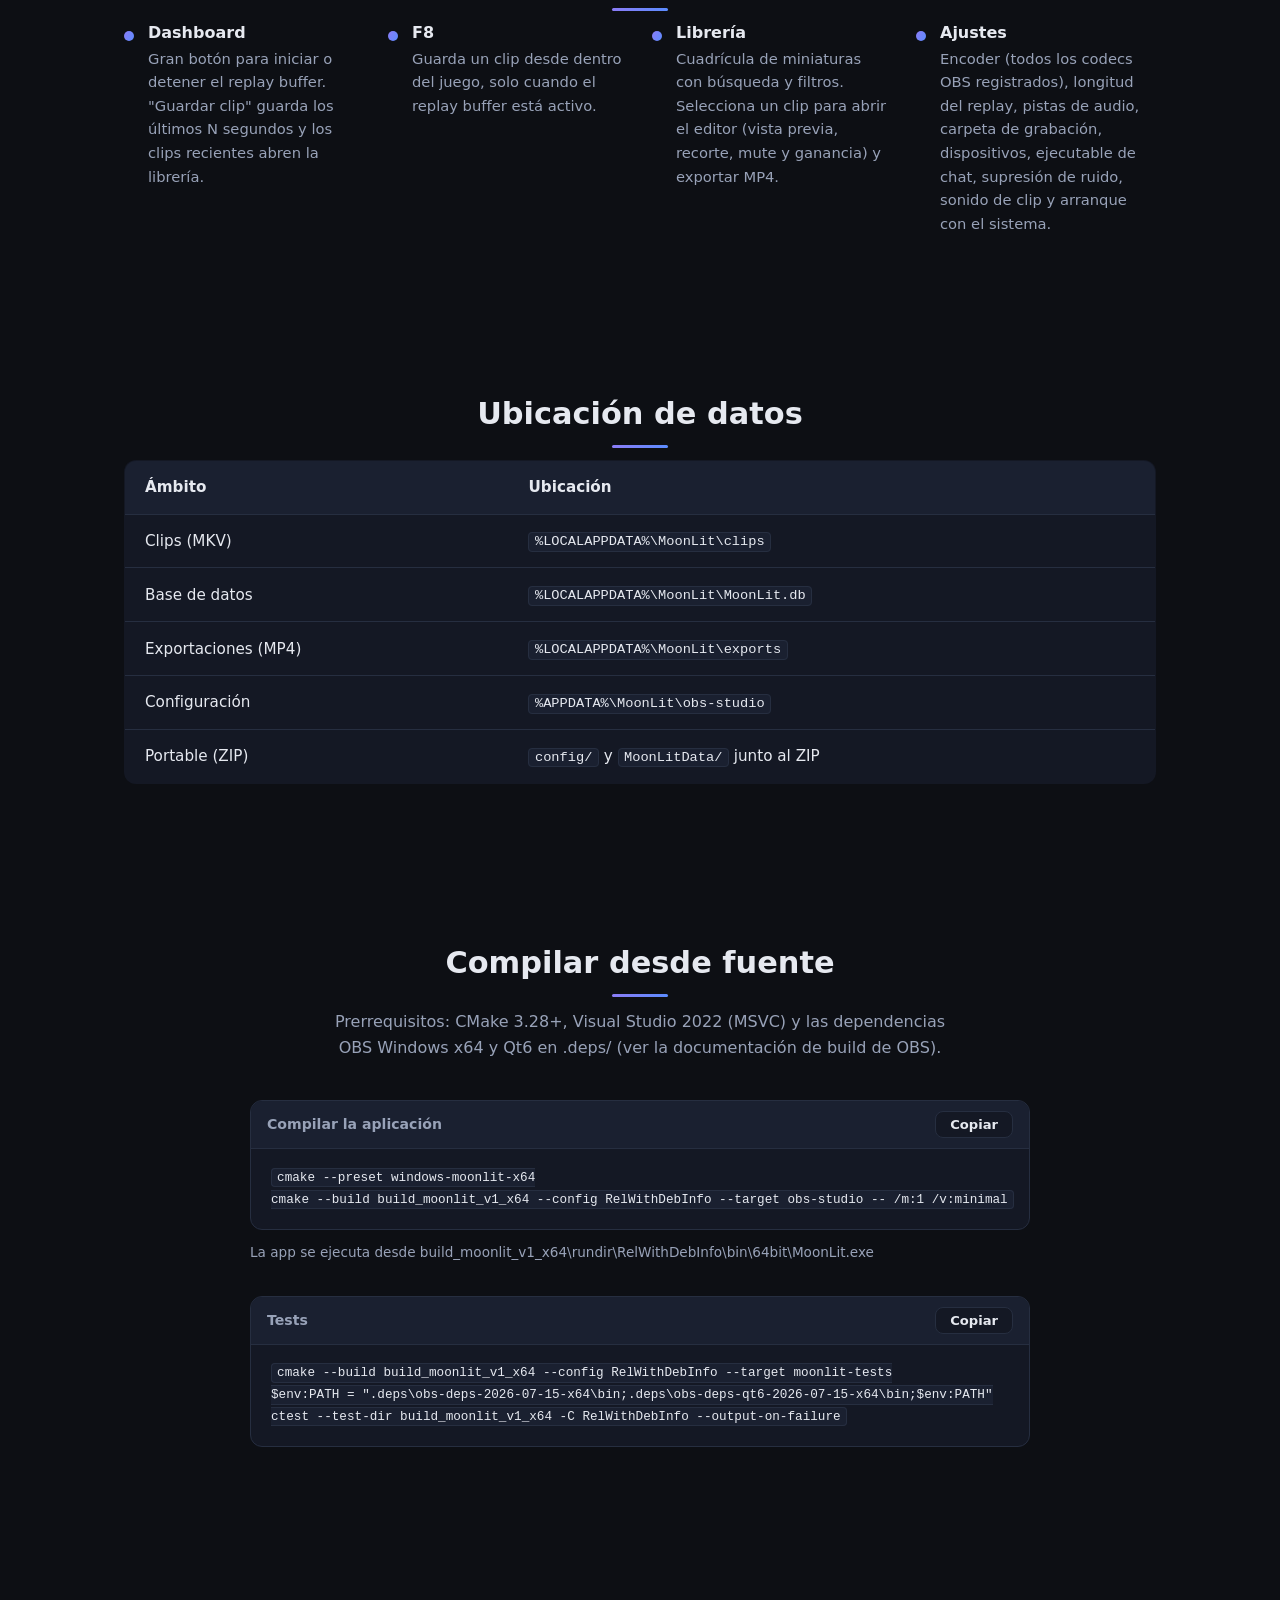
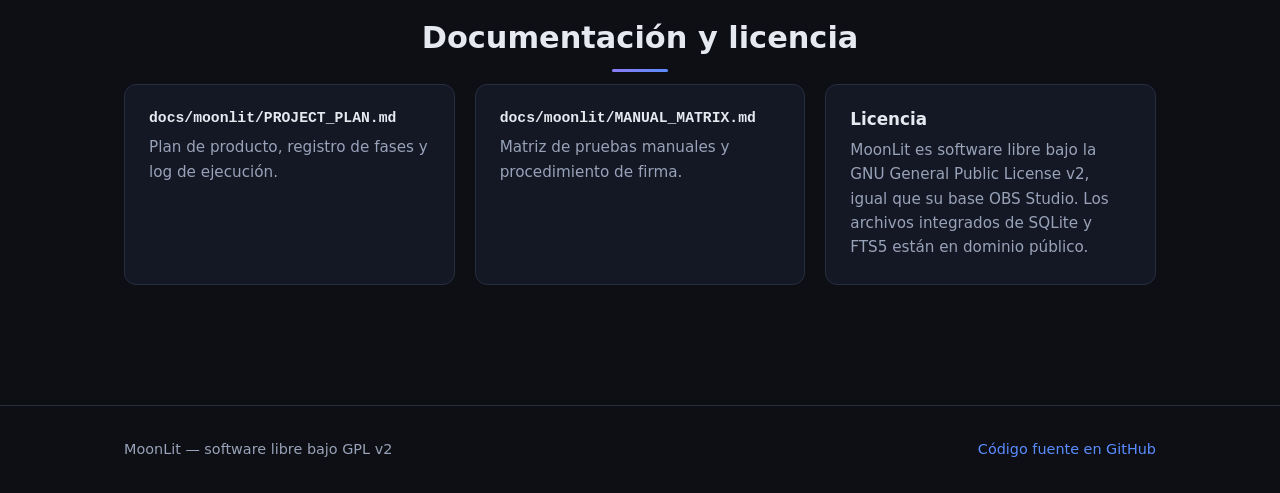
==== commit 2c93bf91: "aviso desarrollo" ====
--- a/index.html
+++ b/index.html
@@ -49,6 +49,7 @@
           <a class="btn btn-secondary" href="https://github.com/SourisCG/MoonLit/releases" target="_blank" rel="noopener" data-i18n="hero.portable">Descargar portable</a>
         </div>
         <p class="hero-note" data-i18n="hero.releases">Las descargas se publican en la página de Releases.</p>
+        <p class="wip-note" data-i18n="hero.wip">MoonLit está en desarrollo activo: es un proyecto joven y puede contener errores.</p>
       </div>
     </section>
 
--- a/assets/css/components.css
+++ b/assets/css/components.css
@@ -152,6 +152,18 @@
   color: var(--text-muted);
 }
 
+/* Aviso de proyecto en desarrollo */
+.wip-note {
+  display: inline-block;
+  margin-top: 24px;
+  font-size: 0.9rem;
+  color: #e8c46a;
+  background: rgba(232, 196, 106, 0.08);
+  border: 1px solid rgba(232, 196, 106, 0.35);
+  border-radius: var(--radius-sm);
+  padding: 10px 18px;
+}
+
 /* ============ BOTONES ============ */
 .btn {
   display: inline-block;
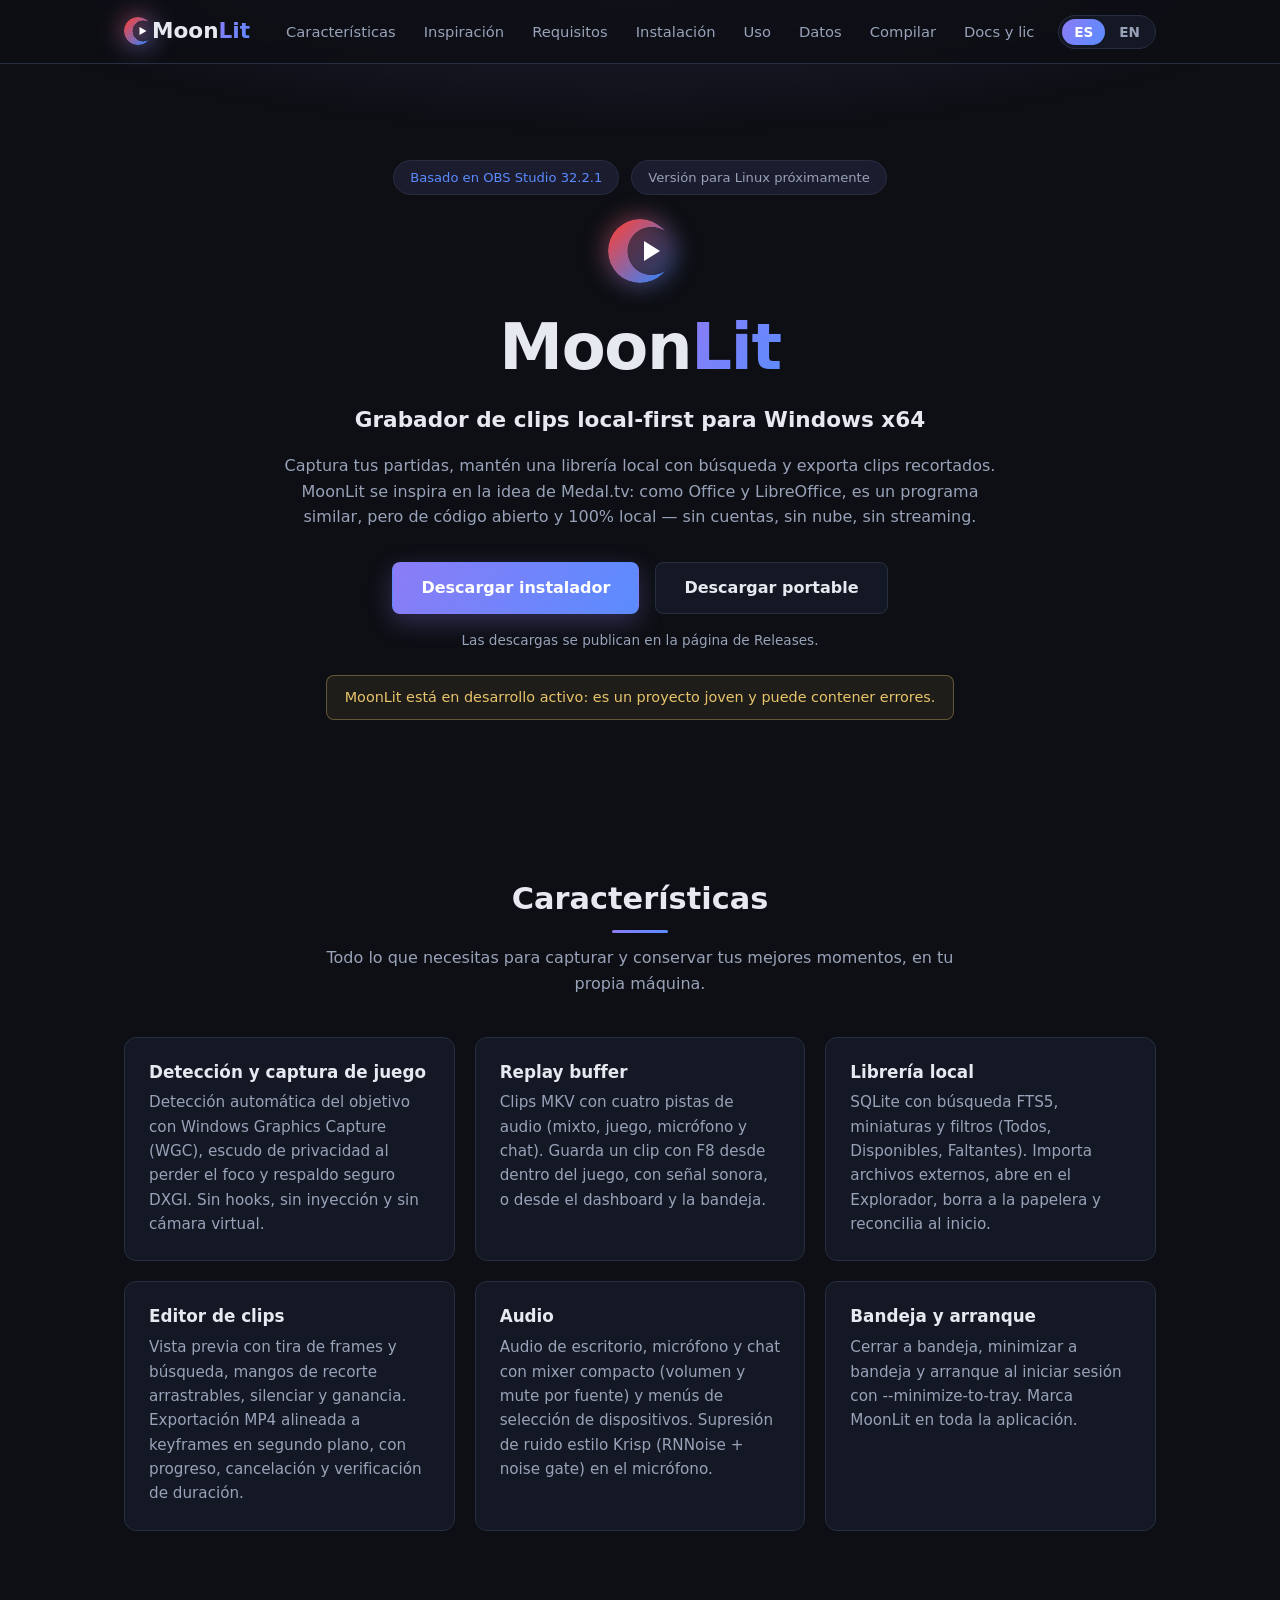
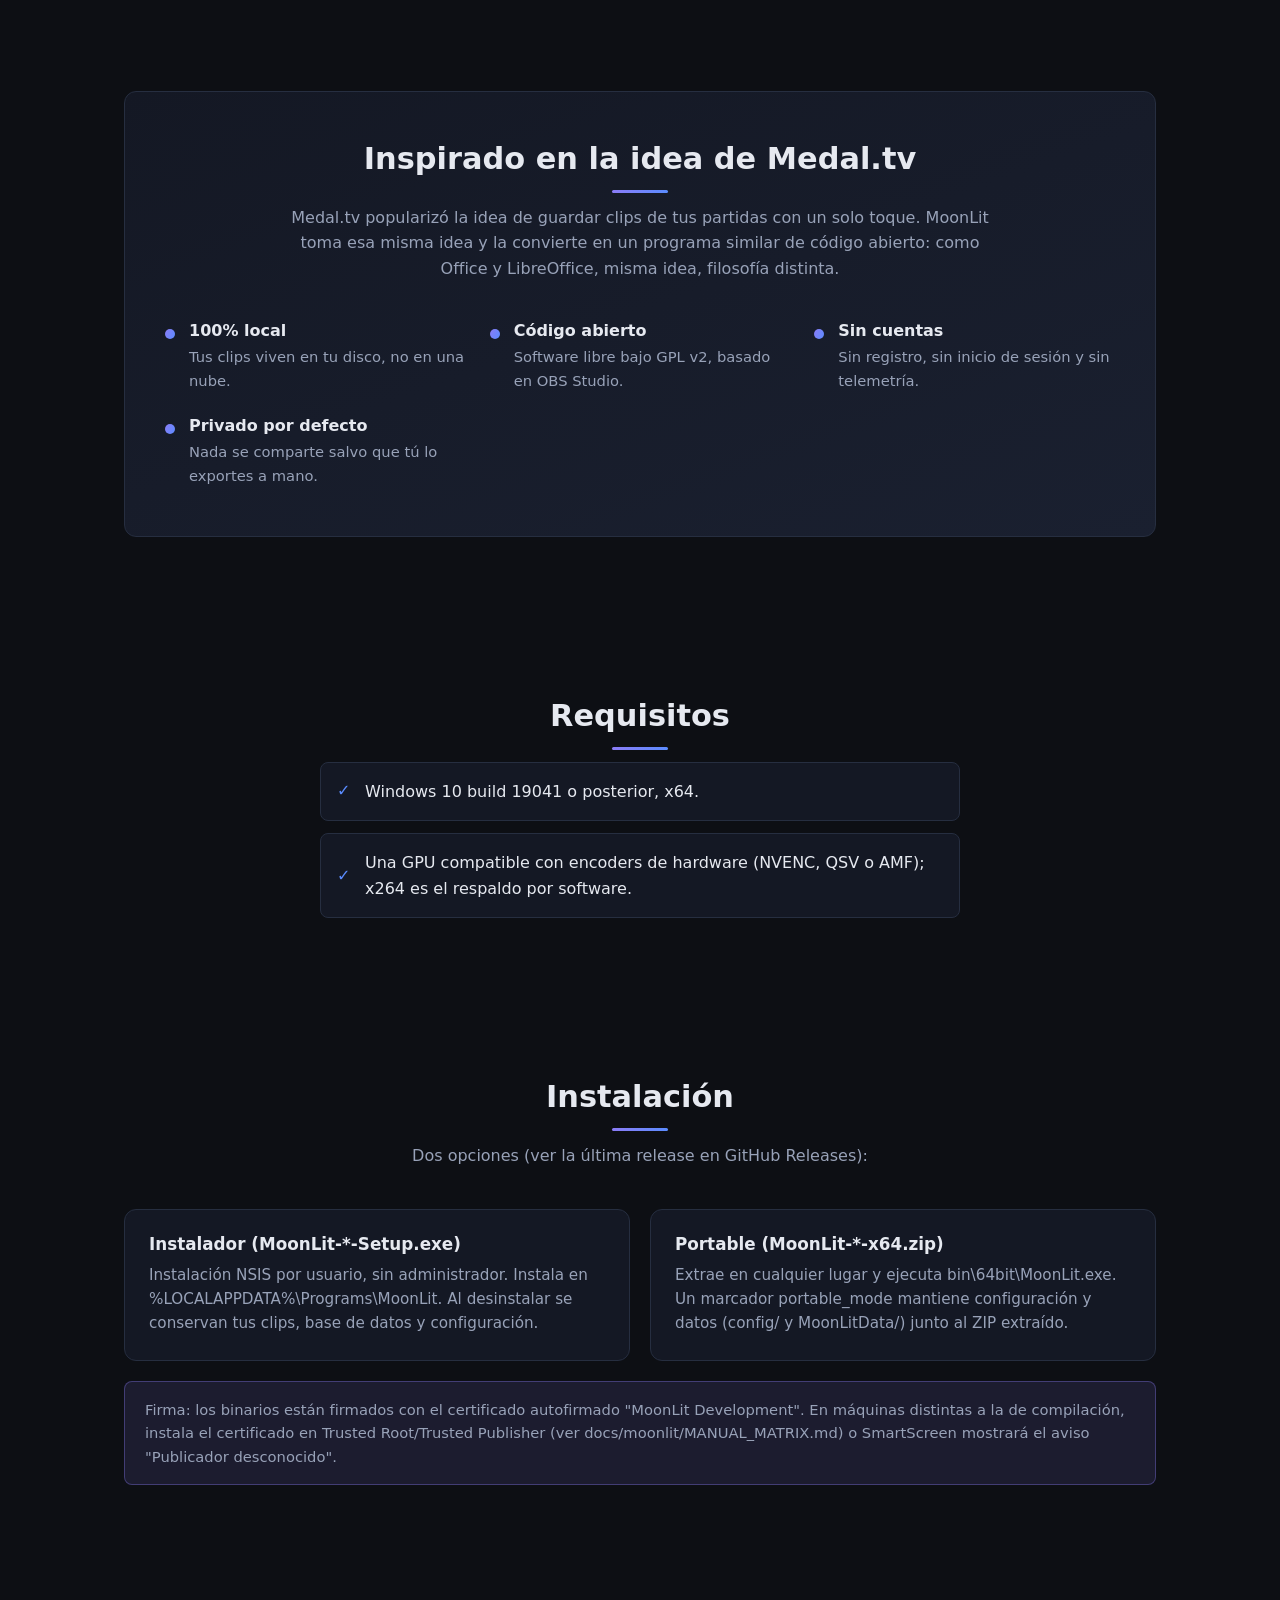
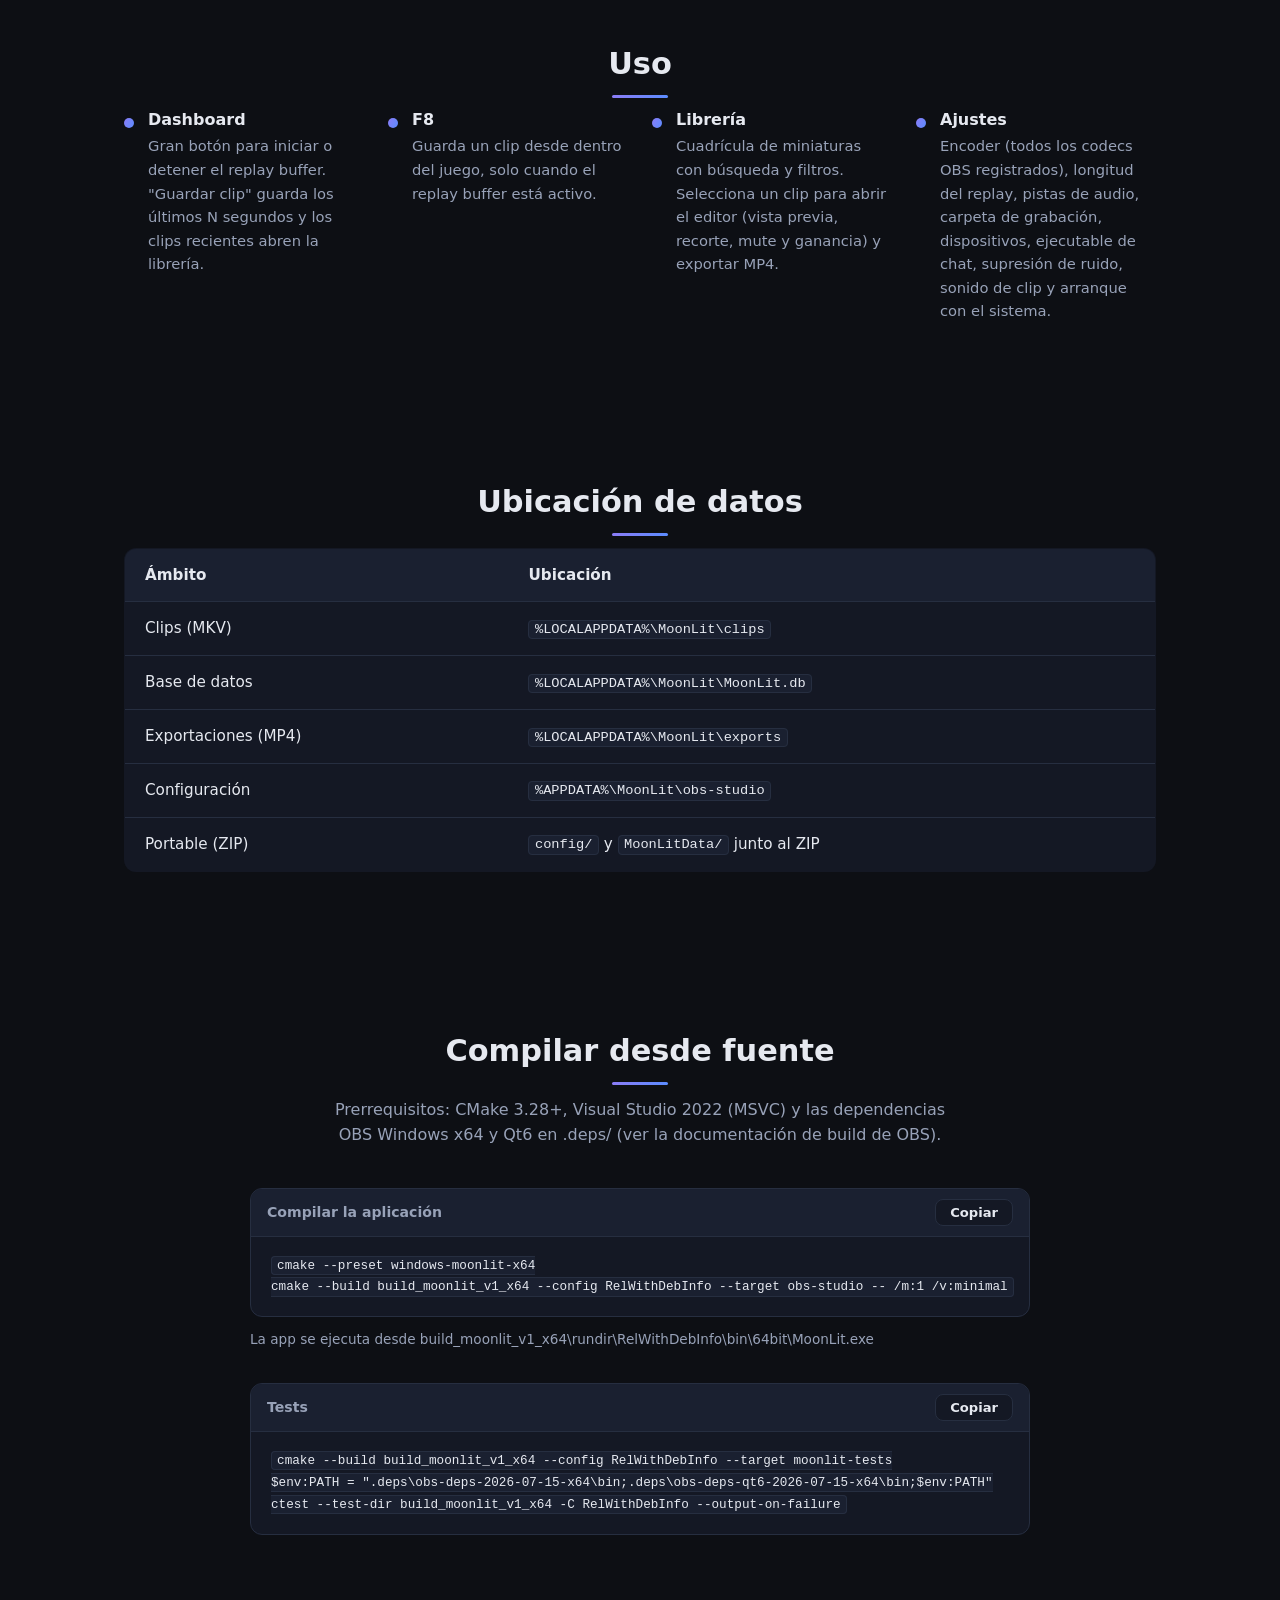
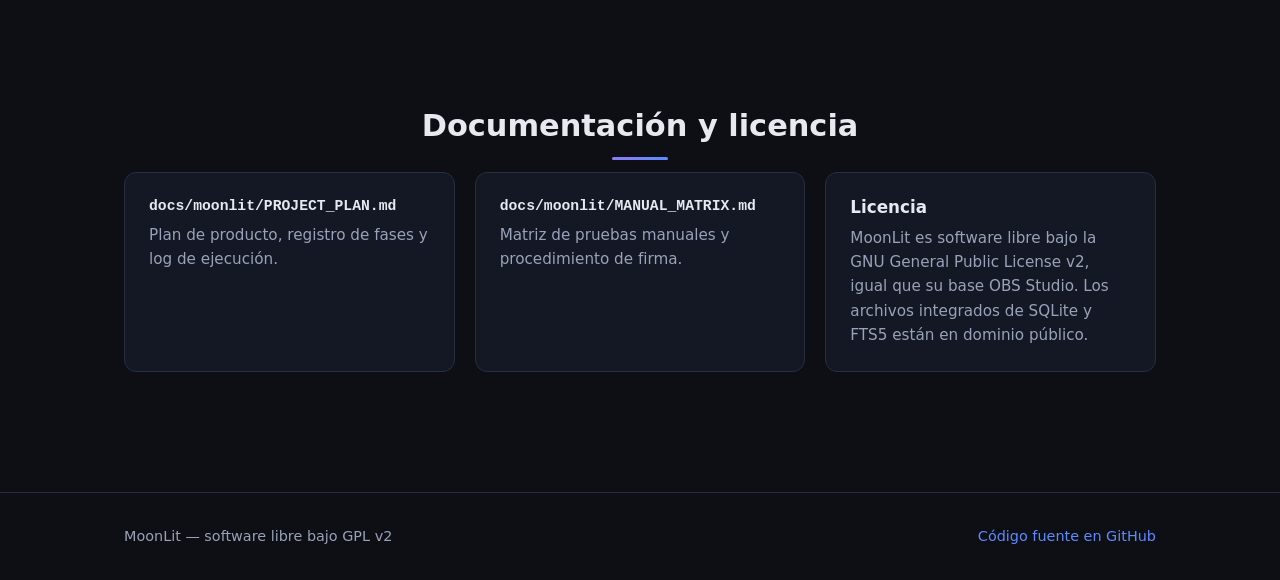
==== commit c24b4440: "Logo insertado" ====
--- a/index.html
+++ b/index.html
@@ -8,13 +8,19 @@
   <link rel="stylesheet" href="assets/css/main.css">
   <link rel="stylesheet" href="assets/css/components.css">
   <link rel="stylesheet" href="assets/css/responsive.css">
+  <link rel="icon" type="image/x-icon" href="assets/images/favicon.ico">
 </head>
 <body>
 
   <!-- ============ NAVBAR ============ -->
   <header class="navbar">
     <div class="container navbar-inner">
-      <a href="#hero" class="navbar-brand">Moon<span class="brand-accent">Lit</span></a>
+      <a href="#hero" class="navbar-brand">
+        <span class="logo" aria-hidden="true">
+          <span class="logo-play"></span>
+        </span>
+        Moon<span class="brand-accent">Lit</span>
+      </a>
       <nav class="navbar-links" id="navbar-links" aria-label="Menú">
         <a href="#features" data-i18n="nav.features">Características</a>
         <a href="#inspiration" data-i18n="nav.inspiration">Inspiración</a>
@@ -41,6 +47,9 @@
           <span class="hero-badge" data-i18n="hero.badge">Basado en OBS Studio 32.2.1</span>
           <span class="hero-badge" data-i18n="hero.linux-note">Versión para Linux próximamente</span>
         </div>
+        <span class="logo logo-lg hero-logo" id="hero-logo" aria-hidden="true">
+          <span class="logo-play"></span>
+        </span>
         <h1 class="hero-title">Moon<span class="brand-accent">Lit</span></h1>
         <p class="hero-tagline" data-i18n="hero.tagline">Grabador de clips local-first para Windows x64</p>
         <p class="hero-description" data-i18n="hero.description">Captura tus partidas, mantén una librería local con búsqueda y exporta clips recortados. MoonLit se inspira en la idea de Medal.tv: como Office y LibreOffice, es un programa similar, pero de código abierto y 100% local — sin cuentas, sin nube, sin streaming.</p>
--- a/assets/css/components.css
+++ b/assets/css/components.css
@@ -26,6 +26,86 @@
   font-weight: 800;
   color: var(--text);
   white-space: nowrap;
+  display: flex;
+  align-items: center;
+  gap: 0;
+}
+
+/* ============ LOGO (luna + play, rojo y azul) ============ */
+.logo {
+  position: relative;
+  display: inline-block;
+  width: 28px;
+  height: 28px;
+  border-radius: 50%;
+  flex-shrink: 0;
+}
+
+/* La luna creciente con gradiente rojo -> azul */
+.logo::before {
+  content: "";
+  position: absolute;
+  inset: 0;
+  border-radius: 50%;
+  background: linear-gradient(135deg, #ef4444 10%, #3b82f6 90%);
+  -webkit-mask: radial-gradient(circle at 68% 50%, transparent 44%, #000 45%);
+  mask: radial-gradient(circle at 68% 50%, transparent 44%, #000 45%);
+}
+
+/* Resplandor rojo/azul con pulso suave */
+.logo::after {
+  content: "";
+  position: absolute;
+  inset: -5px;
+  border-radius: 50%;
+  background: linear-gradient(135deg, rgba(239, 68, 68, 0.45), rgba(59, 130, 246, 0.45));
+  filter: blur(10px);
+  z-index: -1;
+  animation: logo-pulse 3.5s ease-in-out infinite;
+}
+
+/* Triángulo de play blanco dentro del hueco de la luna */
+.logo-play {
+  position: absolute;
+  left: 68%;
+  top: 50%;
+  transform: translate(-50%, -50%);
+  width: 0;
+  height: 0;
+  border-top: 4.5px solid transparent;
+  border-bottom: 4.5px solid transparent;
+  border-left: 7px solid #fff;
+  transition: transform 0.2s ease;
+}
+
+@keyframes logo-pulse {
+  0%, 100% { opacity: 0.5; }
+  50% { opacity: 1; }
+}
+
+/* Logo grande del hero */
+.hero-logo {
+  transition: transform 0.2s ease;
+  will-change: transform;
+}
+
+.logo-lg {
+  width: 64px;
+  height: 64px;
+  margin-bottom: 16px;
+}
+
+.logo-lg .logo-play {
+  border-top-width: 10px;
+  border-bottom-width: 10px;
+  border-left-width: 16px;
+  transition: transform 0.2s ease;
+}
+
+/* Al pasar el ratón, el play se desliza un poco hacia la derecha */
+.navbar-brand:hover .logo-play,
+.hero-logo:hover .logo-play {
+  transform: translate(-50%, -50%) translateX(2px);
 }
 
 .navbar-links {
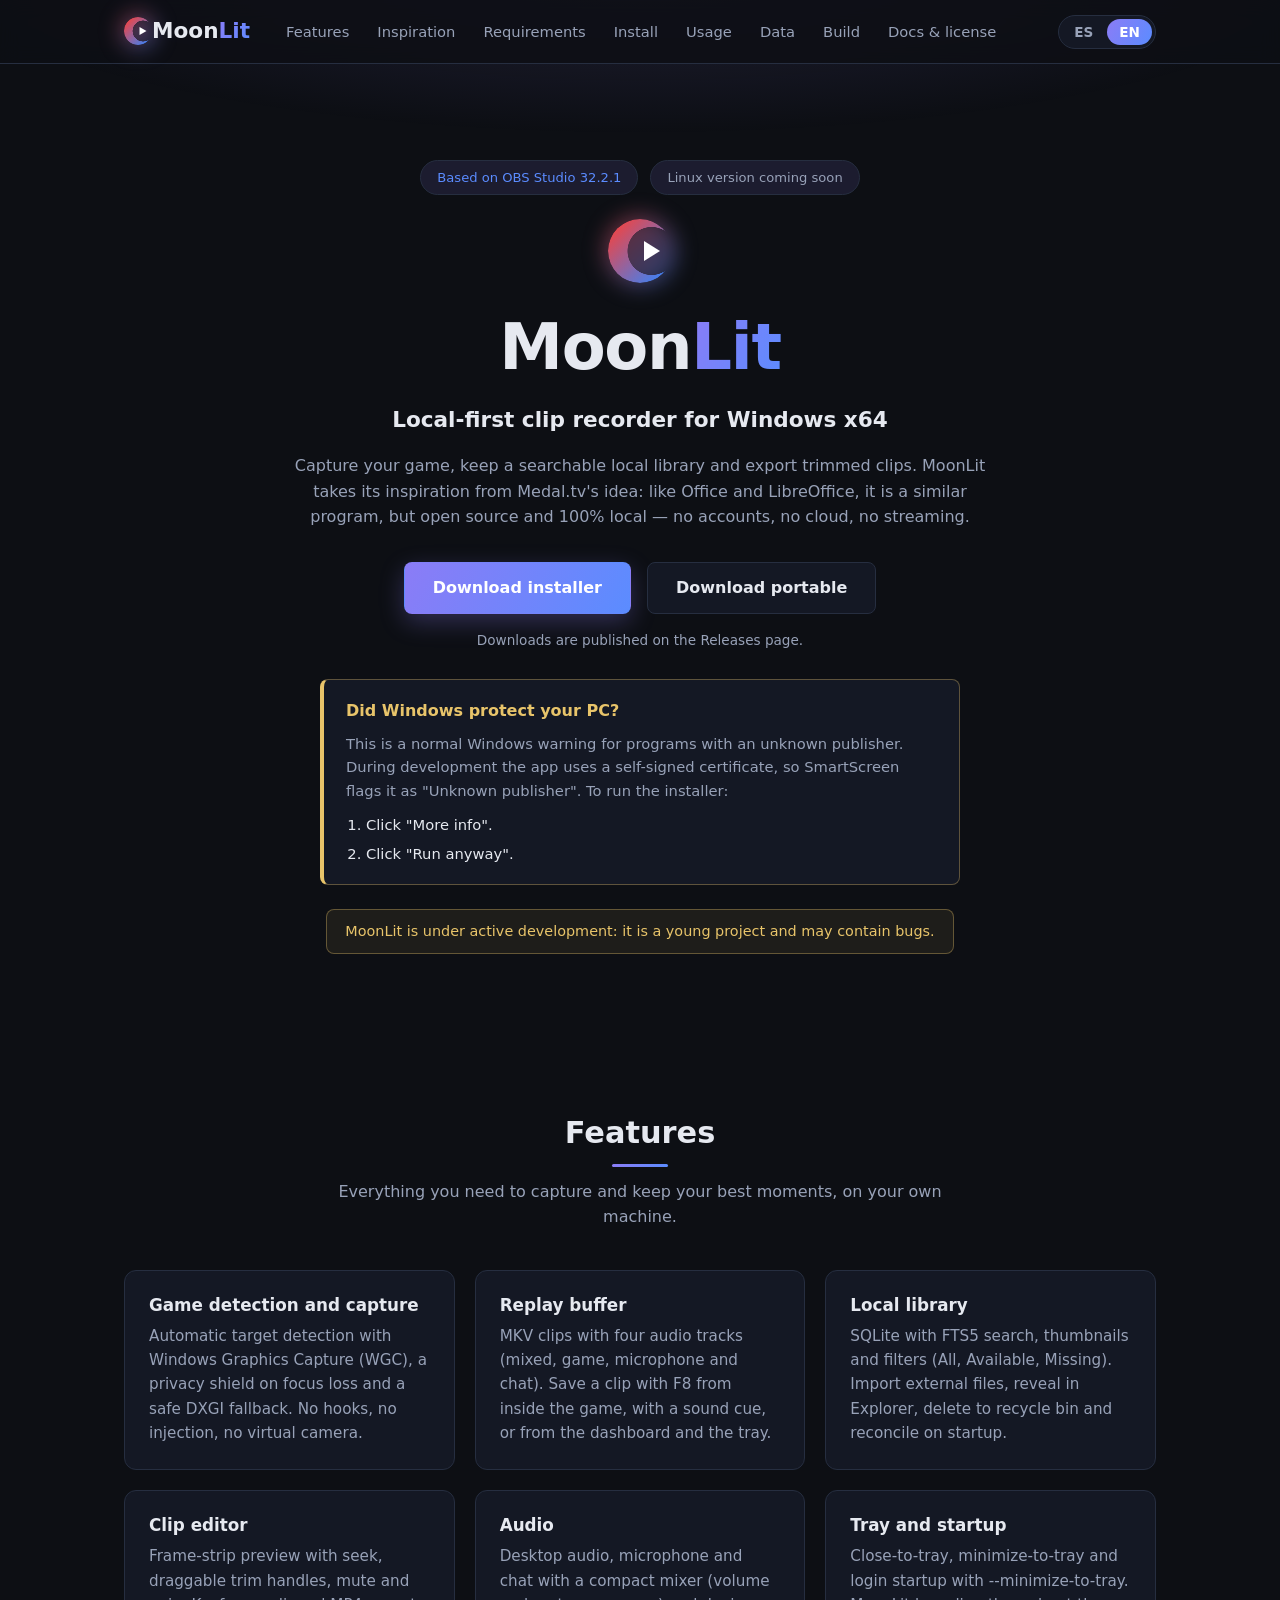
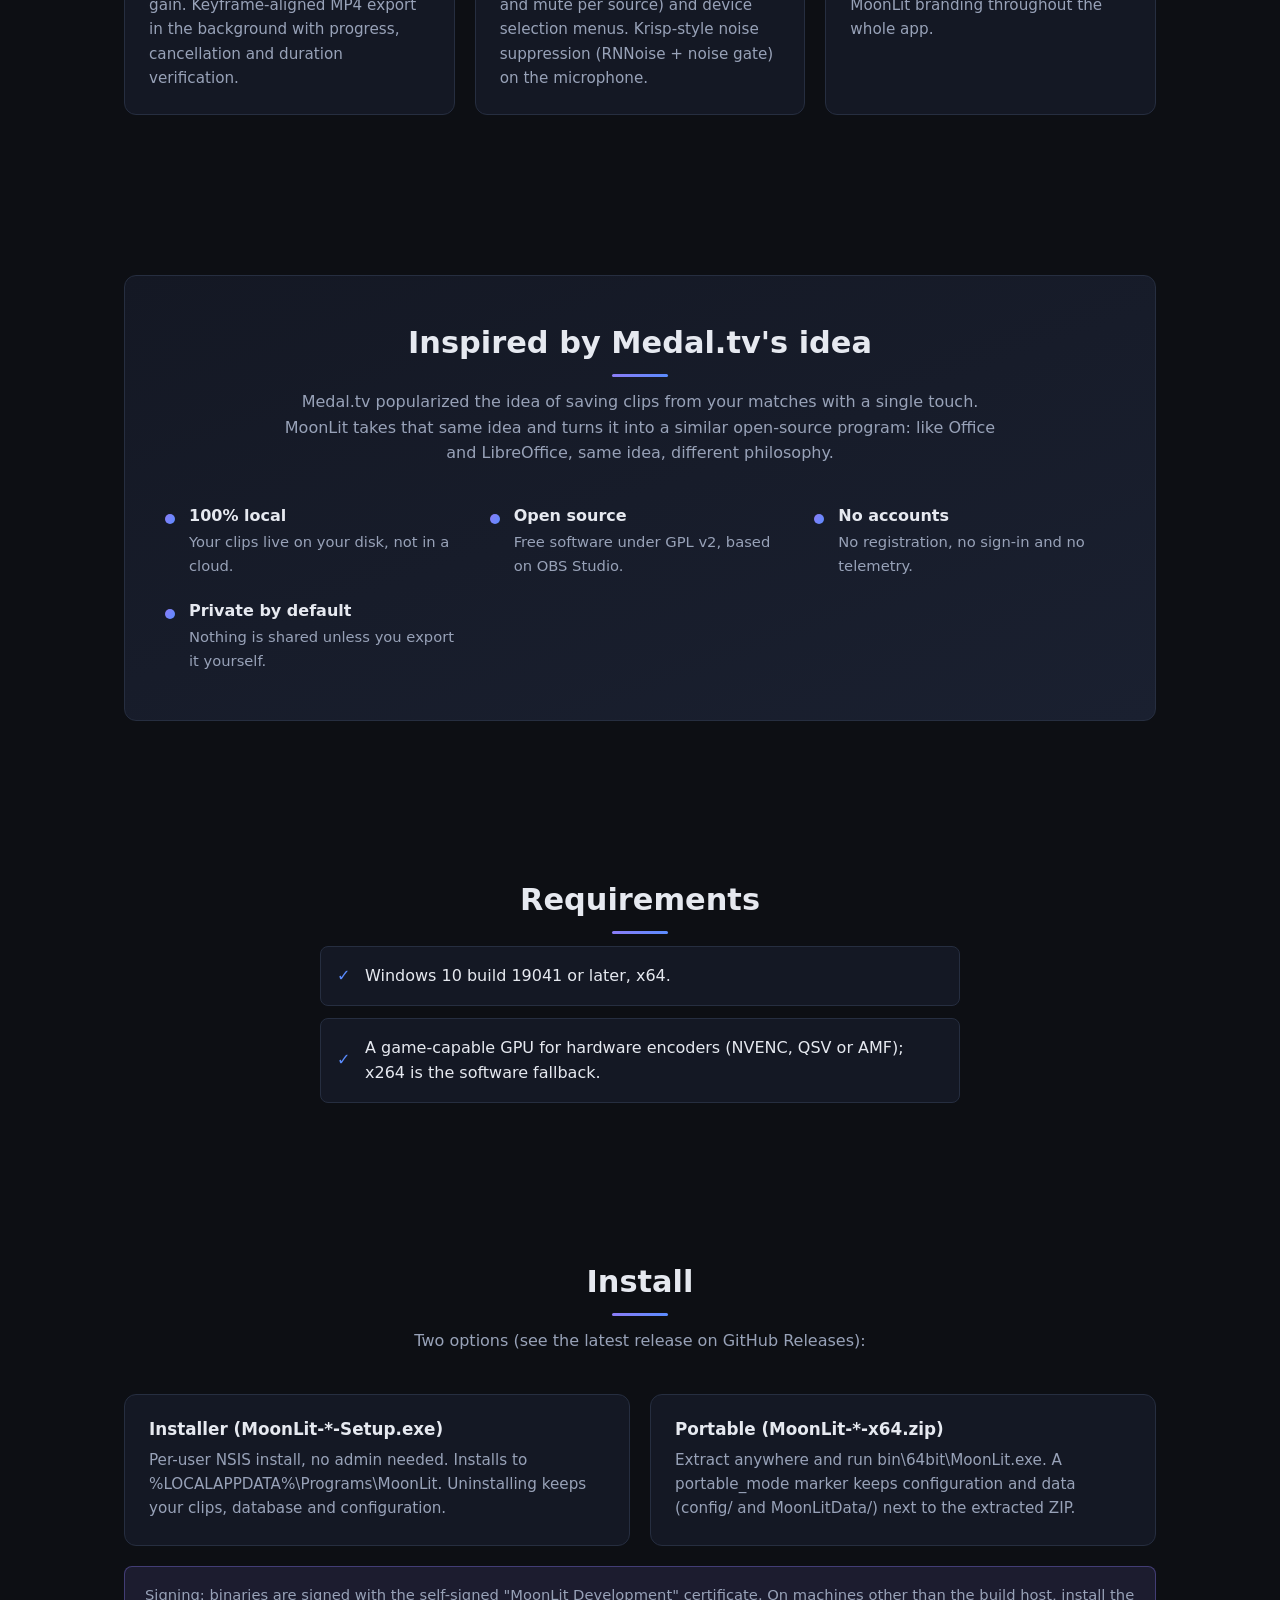
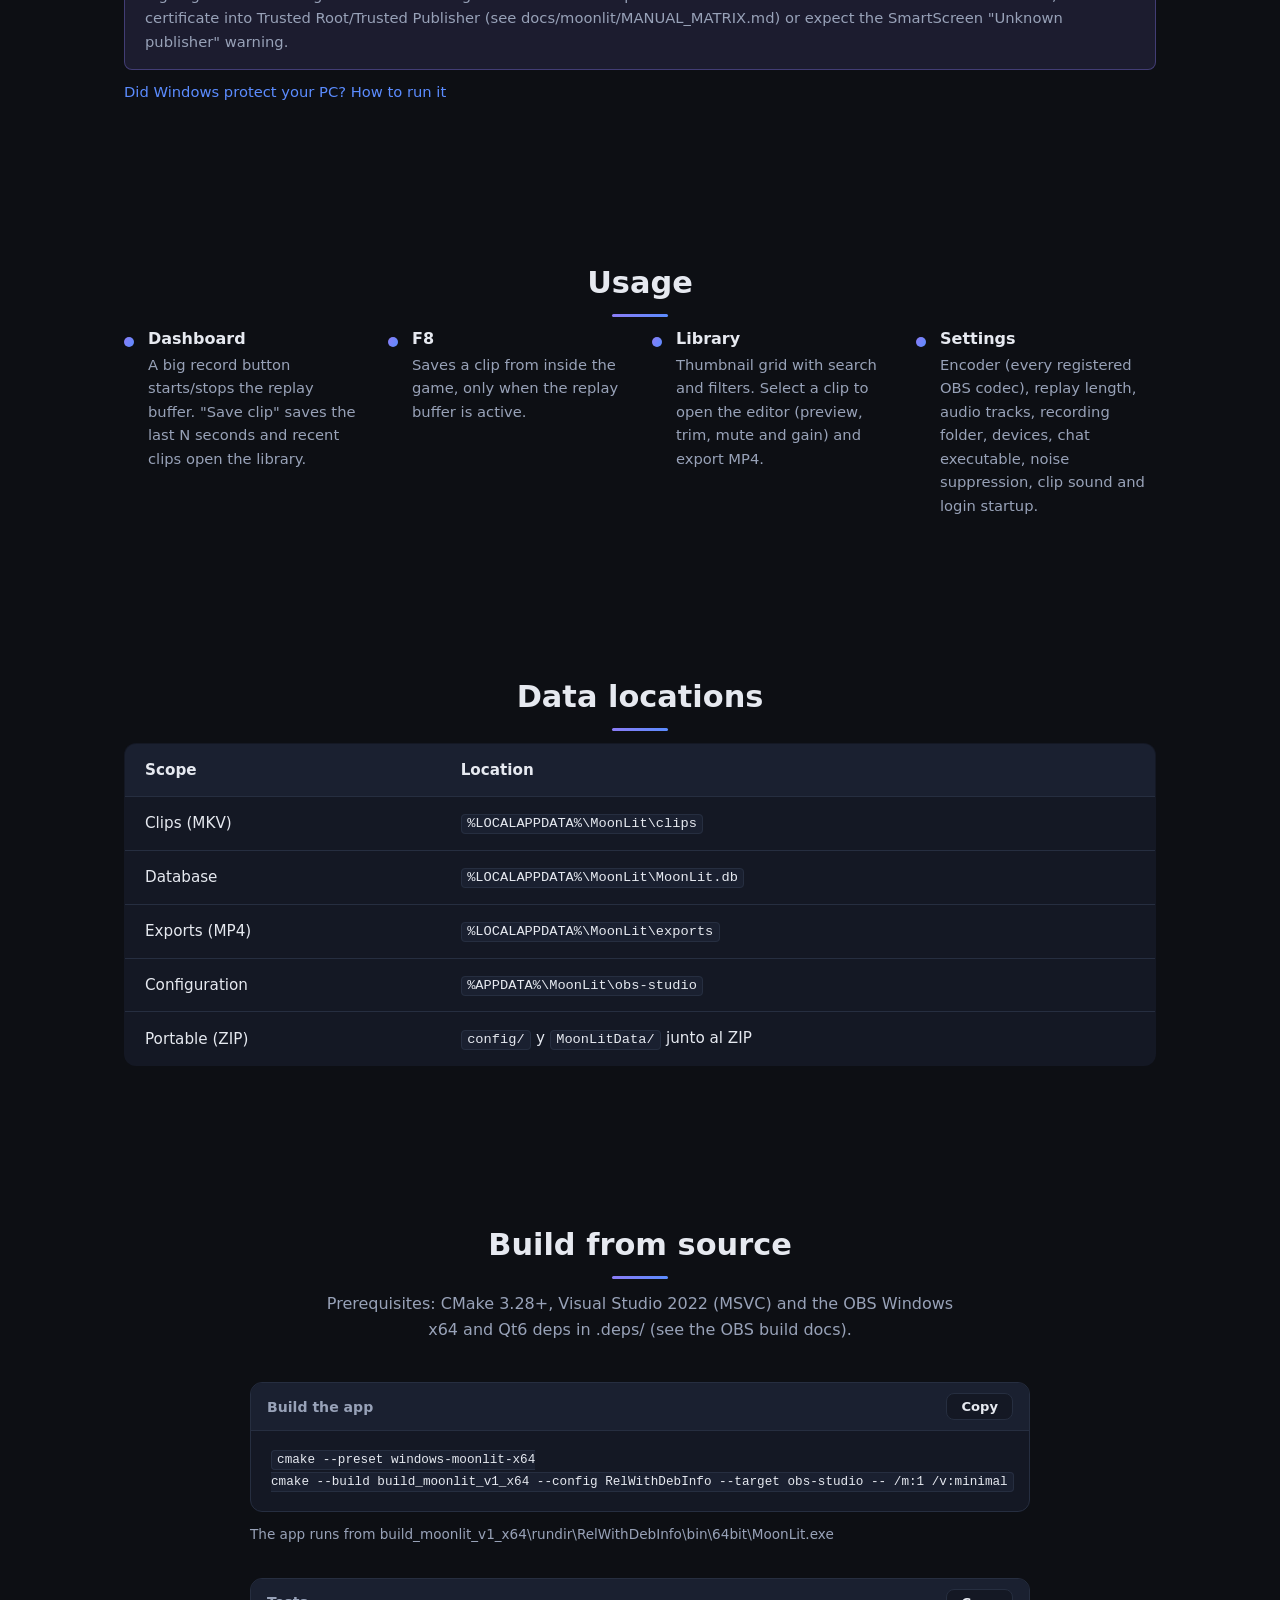
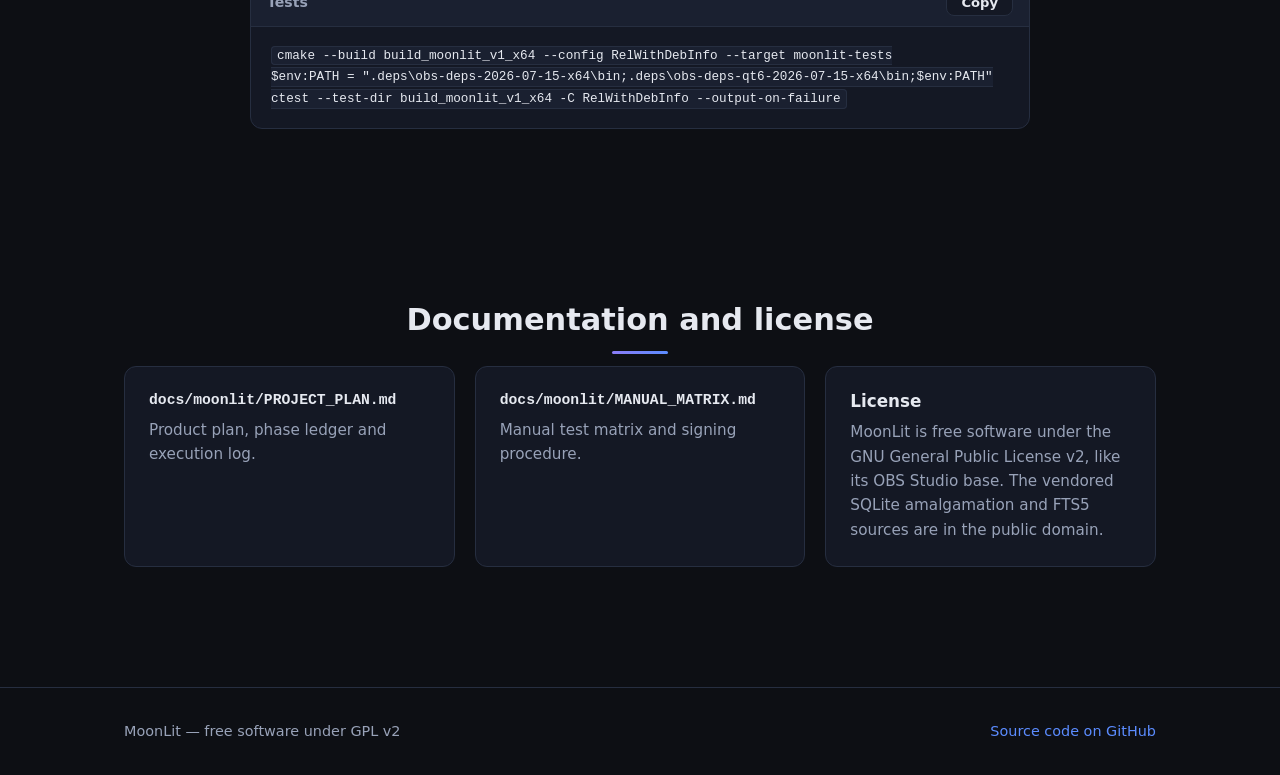
==== commit f091ccb1: "Aviso SmartScreen, descarga directa, SEO y accesibilidad" ====
--- a/index.html
+++ b/index.html
@@ -5,10 +5,25 @@
   <meta name="viewport" content="width=device-width, initial-scale=1.0">
   <title data-i18n="meta.title">MoonLit — Grabador de clips local-first para Windows</title>
   <meta name="description" data-i18n="meta.description" content="MoonLit es un grabador de clips local-first para Windows x64 basado en OBS Studio. Inspirado en la idea de Medal.tv, pero de código abierto y 100% local: sin cuentas, sin nube, sin streaming.">
+  <meta name="theme-color" content="#0d0f14">
+  <link rel="canonical" href="https://moonlit.souriscg.dev/">
+  <meta property="og:type" content="website">
+  <meta property="og:url" content="https://moonlit.souriscg.dev/">
+  <meta property="og:site_name" content="MoonLit">
+  <meta property="og:title" content="MoonLit — Grabador de clips local-first para Windows">
+  <meta property="og:description" content="Grabador de clips local-first para Windows x64 basado en OBS Studio. Inspirado en la idea de Medal.tv, pero de código abierto y 100% local: sin cuentas, sin nube, sin streaming.">
+  <meta property="og:image" content="https://moonlit.souriscg.dev/assets/images/favicon.png">
+  <meta name="twitter:card" content="summary">
+  <meta name="twitter:title" content="MoonLit — Grabador de clips local-first para Windows">
+  <meta name="twitter:description" content="Grabador de clips local-first para Windows x64 basado en OBS Studio. 100% local, sin cuentas, sin nube, sin streaming.">
+  <meta name="twitter:image" content="https://moonlit.souriscg.dev/assets/images/favicon.png">
   <link rel="stylesheet" href="assets/css/main.css">
   <link rel="stylesheet" href="assets/css/components.css">
   <link rel="stylesheet" href="assets/css/responsive.css">
   <link rel="icon" type="image/x-icon" href="assets/images/favicon.ico">
+  <link rel="apple-touch-icon" href="assets/images/favicon.png">
+  <link rel="preconnect" href="https://api.github.com" crossorigin>
+  <link rel="preconnect" href="https://github.com">
 </head>
 <body>
 
@@ -54,10 +69,19 @@
         <p class="hero-tagline" data-i18n="hero.tagline">Grabador de clips local-first para Windows x64</p>
         <p class="hero-description" data-i18n="hero.description">Captura tus partidas, mantén una librería local con búsqueda y exporta clips recortados. MoonLit se inspira en la idea de Medal.tv: como Office y LibreOffice, es un programa similar, pero de código abierto y 100% local — sin cuentas, sin nube, sin streaming.</p>
         <div class="hero-actions">
-          <a class="btn btn-primary" href="https://github.com/SourisCG/MoonLit/releases" target="_blank" rel="noopener" data-i18n="hero.installer">Descargar instalador</a>
-          <a class="btn btn-secondary" href="https://github.com/SourisCG/MoonLit/releases" target="_blank" rel="noopener" data-i18n="hero.portable">Descargar portable</a>
-        </div>
+          <a class="btn btn-primary" id="btn-installer" href="https://github.com/SourisCG/MoonLit/releases" target="_blank" rel="noopener" data-i18n="hero.installer">Descargar instalador</a>
+          <a class="btn btn-secondary" id="btn-portable" href="https://github.com/SourisCG/MoonLit/releases" target="_blank" rel="noopener" data-i18n="hero.portable">Descargar portable</a>
+        </div>
+        <p class="hero-download-status" id="download-status" data-i18n="hero.download.checking" hidden>Buscando la última versión...</p>
         <p class="hero-note" data-i18n="hero.releases">Las descargas se publican en la página de Releases.</p>
+        <div class="smartscreen-note">
+          <p class="smartscreen-title" data-i18n="hero.smartscreen.title">¿Windows protegió su PC?</p>
+          <p class="smartscreen-text" data-i18n="hero.smartscreen.text">Es un aviso normal de Windows con programas de publicador desconocido. Durante el desarrollo la app usa un certificado autofirmado, por eso SmartScreen lo marca como "Publicador desconocido". Para ejecutar el instalador:</p>
+          <ol class="smartscreen-steps">
+            <li data-i18n="hero.smartscreen.step1">Haz clic en "Más información".</li>
+            <li data-i18n="hero.smartscreen.step2">Haz clic en "Ejecutar de todas formas".</li>
+          </ol>
+        </div>
         <p class="wip-note" data-i18n="hero.wip">MoonLit está en desarrollo activo: es un proyecto joven y puede contener errores.</p>
       </div>
     </section>
@@ -163,6 +187,7 @@
           </article>
         </div>
         <div class="note-box" data-i18n="install.signing">Firma: los binarios están firmados con el certificado autofirmado "MoonLit Development". En máquinas distintas a la de compilación, instala el certificado en Trusted Root/Trusted Publisher (ver docs/moonlit/MANUAL_MATRIX.md) o SmartScreen mostrará el aviso "Publicador desconocido".</div>
+        <p class="note-box-link"><a href="#hero" data-i18n="install.smartscreen.link">¿Windows protegió su PC? Cómo ejecutarlo</a></p>
       </div>
     </section>
 
@@ -301,7 +326,7 @@
     </div>
   </footer>
 
-  <script src="assets/js/i18n.js"></script>
-  <script src="assets/js/main.js"></script>
+  <script src="assets/js/i18n.js" defer></script>
+  <script src="assets/js/main.js" defer></script>
 </body>
 </html>
--- a/assets/css/main.css
+++ b/assets/css/main.css
@@ -93,6 +93,26 @@
   padding: 0 24px;
 }
 
+/* Anillo de foco visible para navegación con teclado */
+:focus-visible {
+  outline: 2px solid var(--accent-2);
+  outline-offset: 2px;
+  border-radius: 4px;
+}
+
+/* Respeta la preferencia de reducir animaciones */
+@media (prefers-reduced-motion: reduce) {
+  html {
+    scroll-behavior: auto;
+  }
+  *,
+  *::before,
+  *::after {
+    animation: none !important;
+    transition: none !important;
+  }
+}
+
 .brand-accent {
   background: linear-gradient(120deg, var(--accent), var(--accent-2));
   -webkit-background-clip: text;
--- a/assets/css/components.css
+++ b/assets/css/components.css
@@ -244,6 +244,54 @@
   padding: 10px 18px;
 }
 
+/* Aviso de SmartScreen "Windows protegió su PC" */
+.smartscreen-note {
+  max-width: 640px;
+  margin: 28px auto 0;
+  text-align: left;
+  background: var(--surface);
+  border: 1px solid rgba(232, 196, 106, 0.35);
+  border-left: 4px solid #e8c46a;
+  border-radius: var(--radius-sm);
+  padding: 18px 22px;
+}
+
+.smartscreen-title {
+  font-size: 1rem;
+  font-weight: 700;
+  color: #e8c46a;
+  margin-bottom: 8px;
+}
+
+.smartscreen-text {
+  font-size: 0.92rem;
+  color: var(--text-muted);
+  margin-bottom: 10px;
+}
+
+.smartscreen-steps {
+  margin: 0;
+  padding-left: 20px;
+  display: grid;
+  gap: 6px;
+}
+
+.smartscreen-steps li {
+  font-size: 0.92rem;
+  color: var(--text);
+}
+
+/* Estado de la descarga directa (última release) */
+.hero-download-status {
+  margin-top: 14px;
+  font-size: 0.85rem;
+  color: var(--accent-2);
+}
+
+.hero-download-status[hidden] {
+  display: none;
+}
+
 /* ============ BOTONES ============ */
 .btn {
   display: inline-block;
@@ -433,6 +481,11 @@
   font-size: 0.92rem;
 }
 
+.note-box-link {
+  margin-top: 10px;
+  font-size: 0.92rem;
+}
+
 /* ============ TABLA DE DATOS ============ */
 .table-wrap {
   overflow-x: auto;
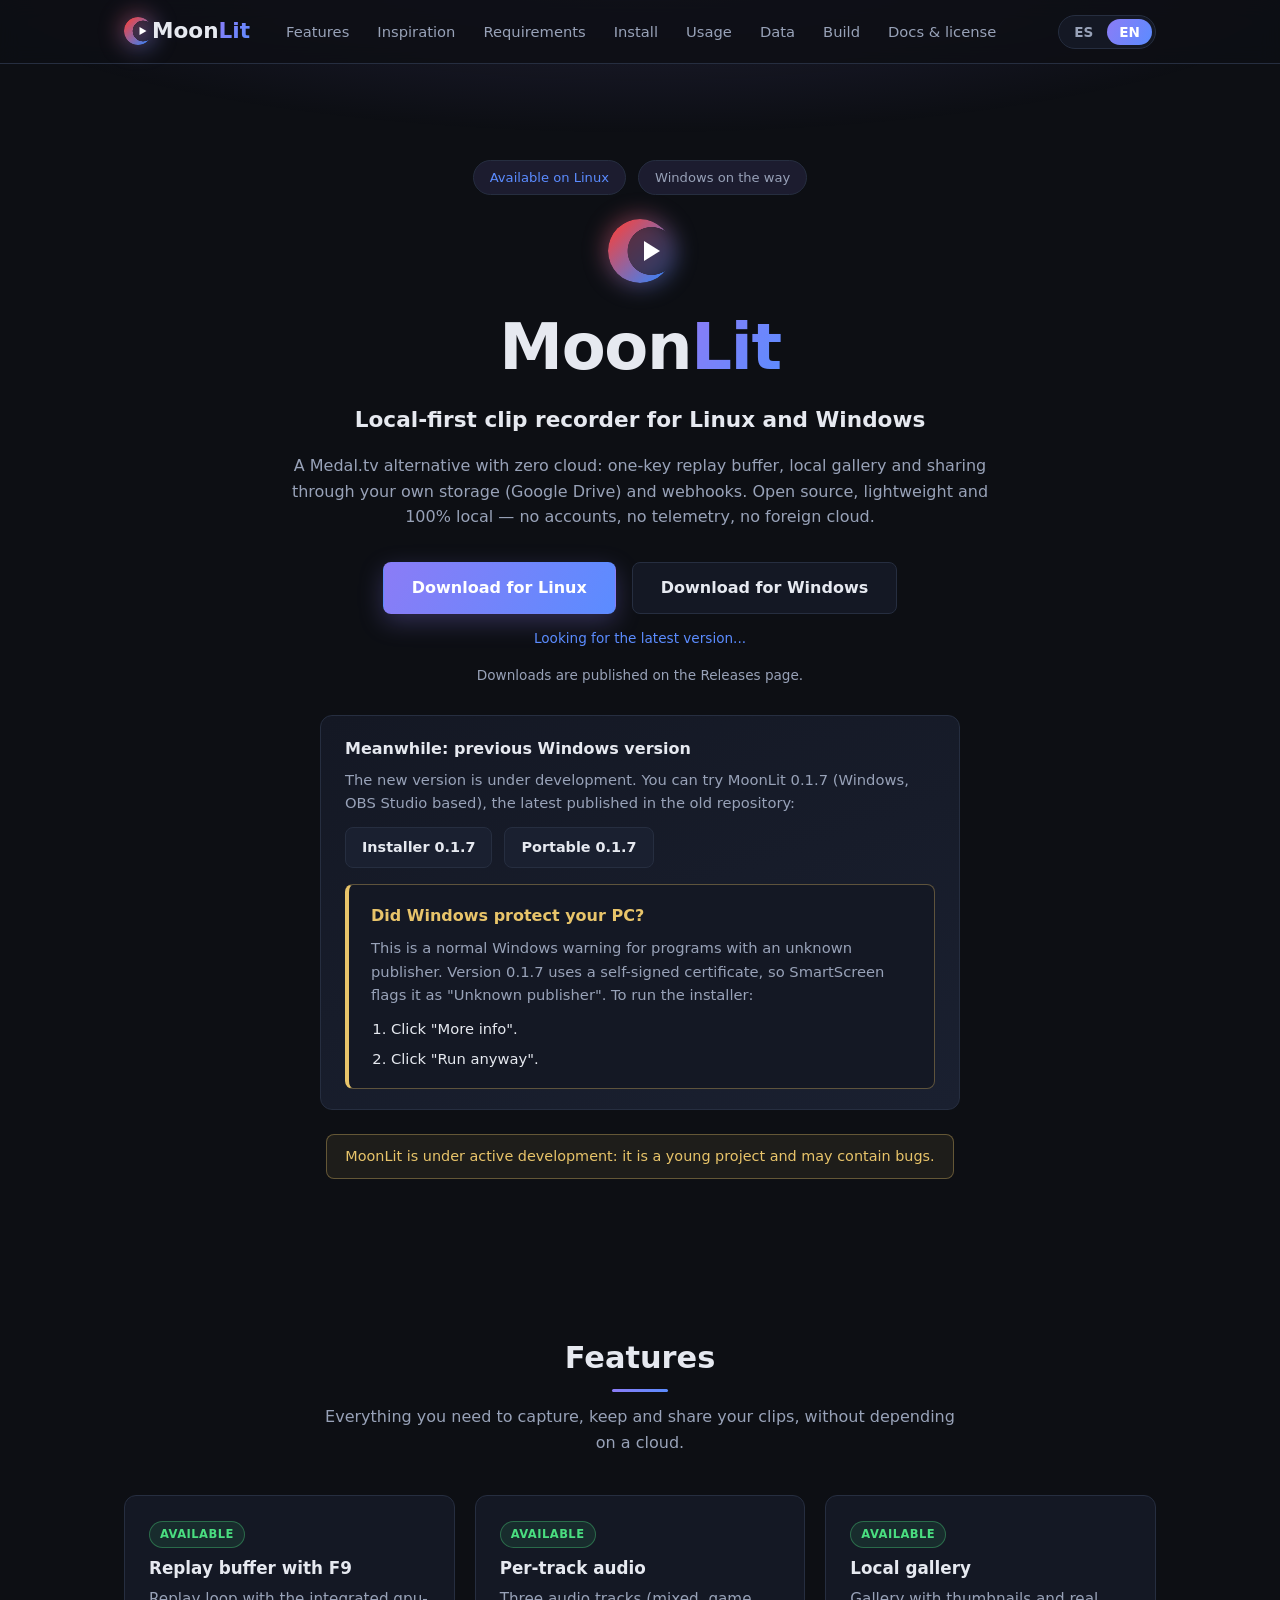
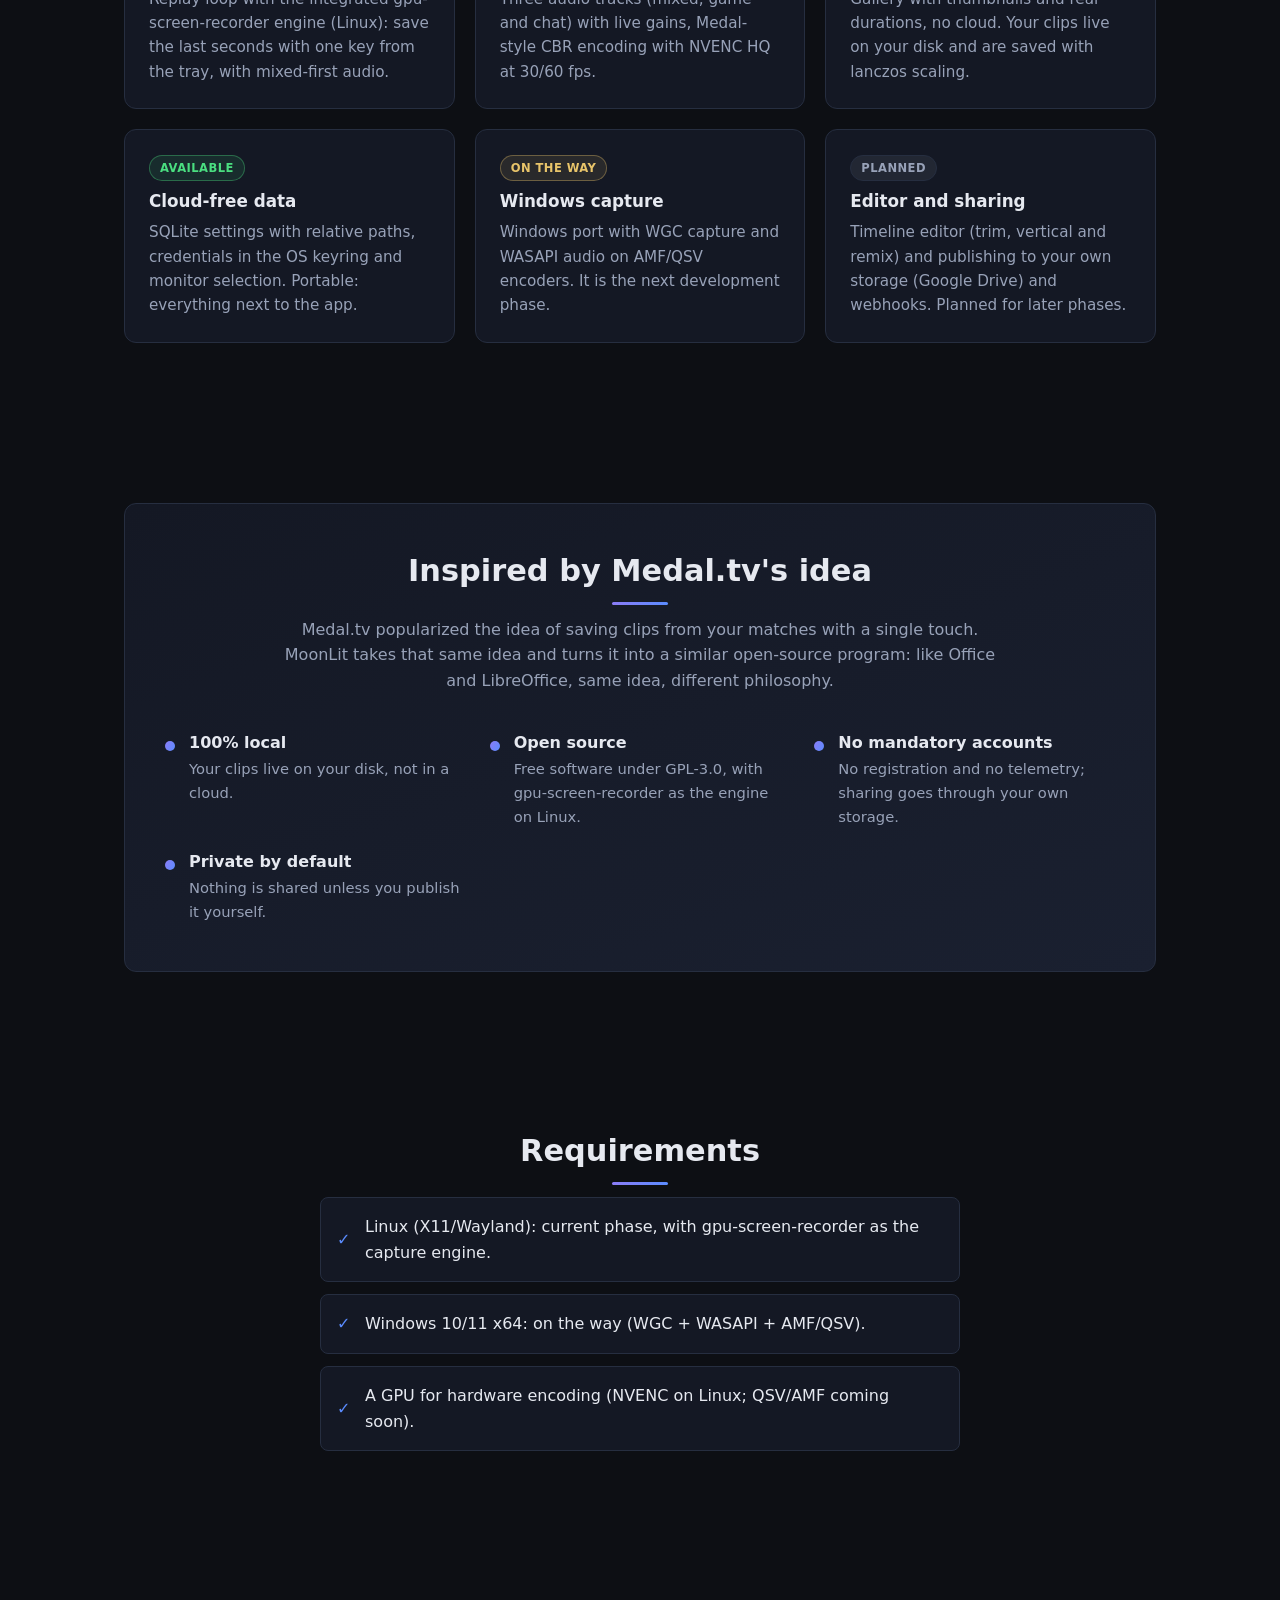
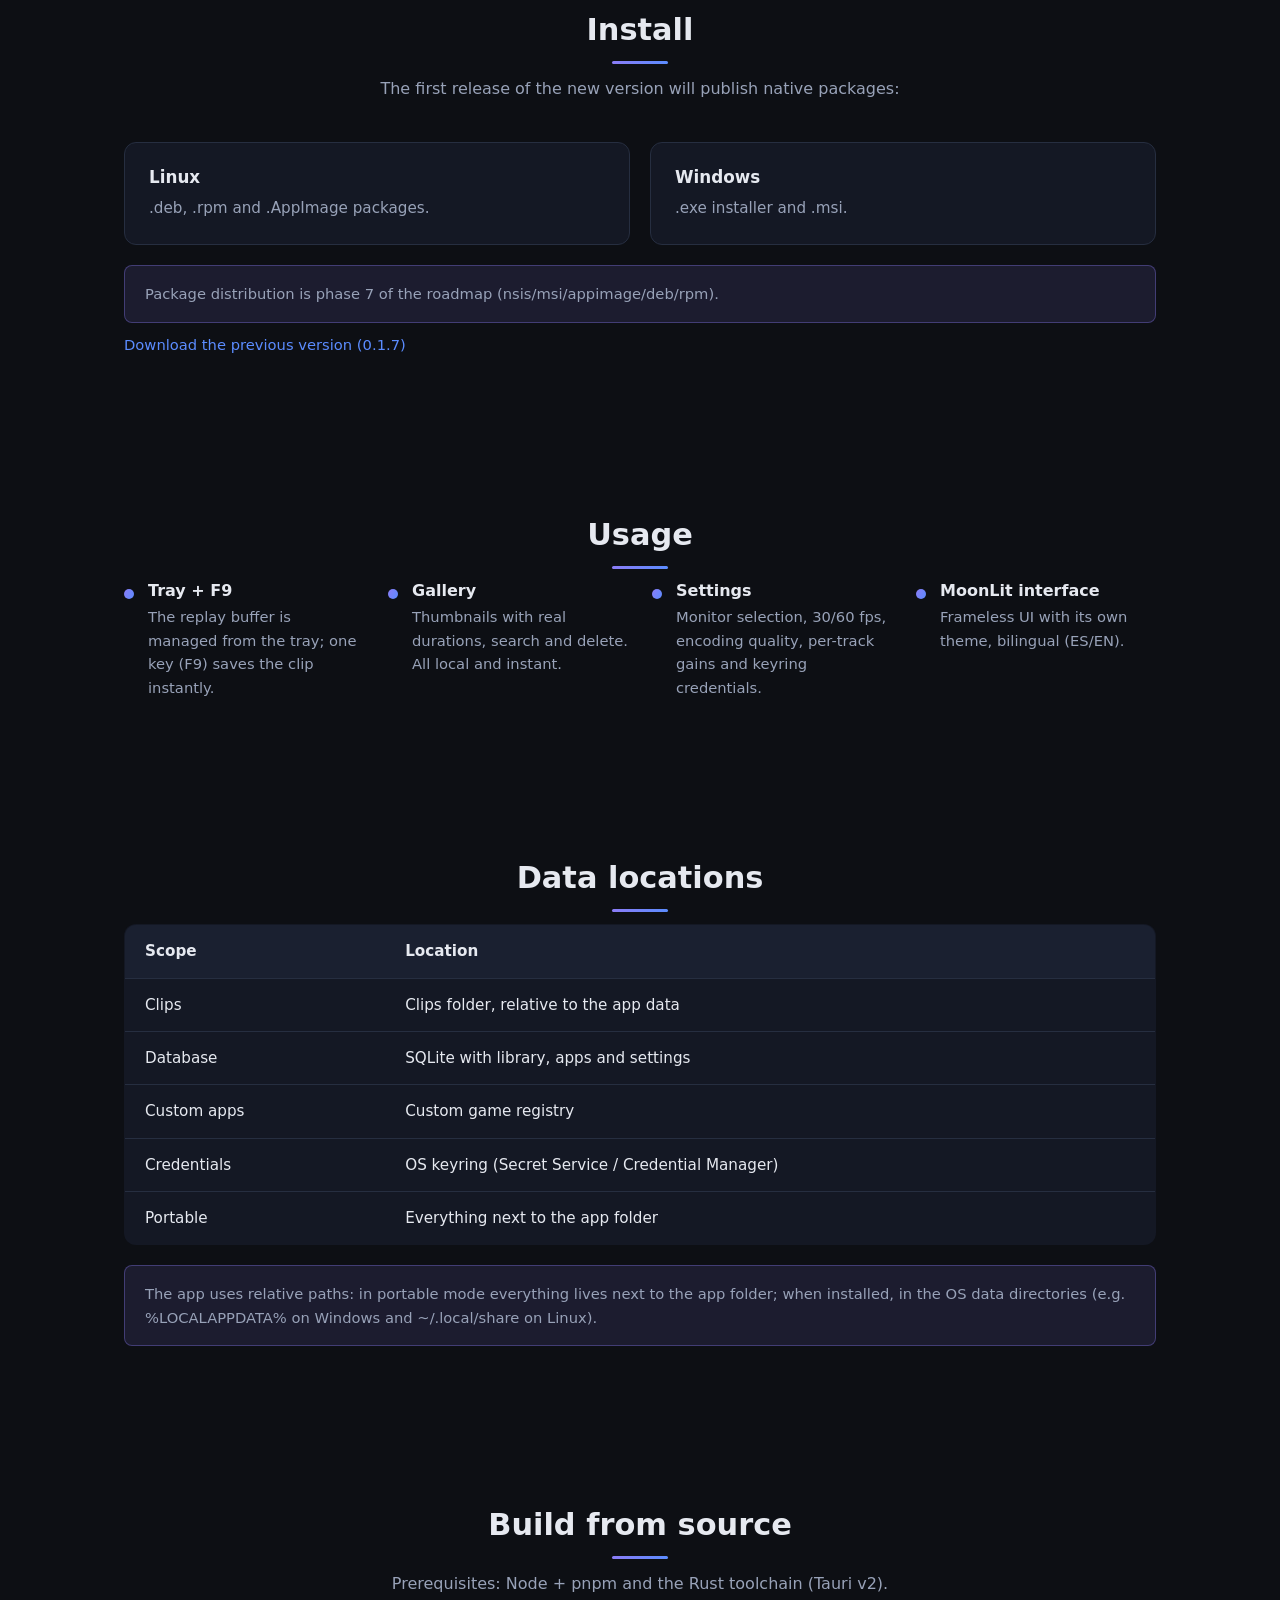
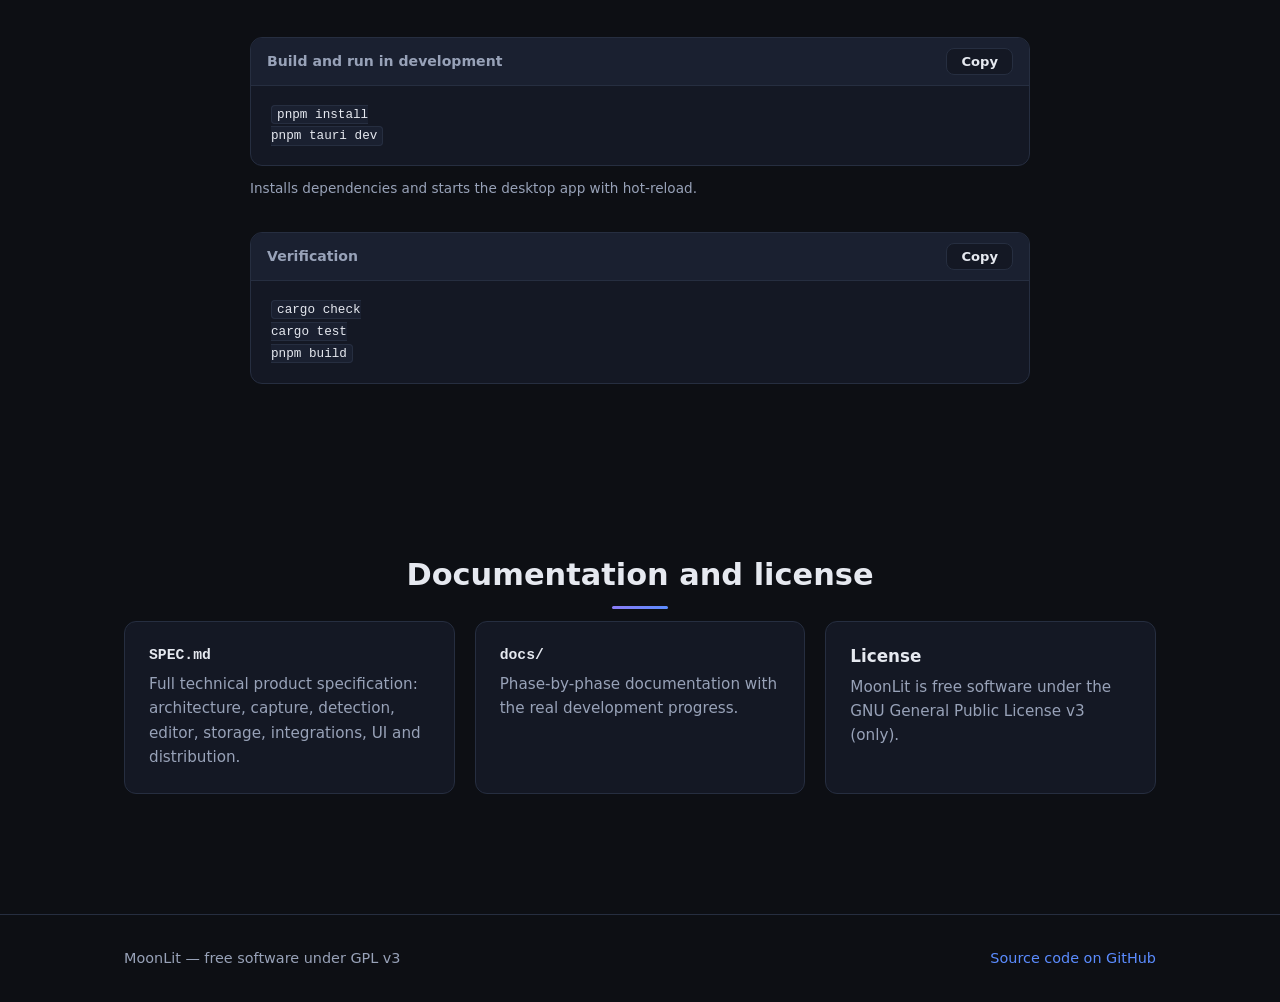
==== commit 8d9cec2a: "update page to the current state of the project" ====
--- a/index.html
+++ b/index.html
@@ -3,19 +3,19 @@
 <head>
   <meta charset="UTF-8">
   <meta name="viewport" content="width=device-width, initial-scale=1.0">
-  <title data-i18n="meta.title">MoonLit — Grabador de clips local-first para Windows</title>
-  <meta name="description" data-i18n="meta.description" content="MoonLit es un grabador de clips local-first para Windows x64 basado en OBS Studio. Inspirado en la idea de Medal.tv, pero de código abierto y 100% local: sin cuentas, sin nube, sin streaming.">
+  <title data-i18n="meta.title">MoonLit — Grabador de clips local-first para Linux y Windows</title>
+  <meta name="description" data-i18n="meta.description" content="MoonLit es un grabador de clips local-first para Linux y Windows. Alternativa estilo Medal.tv sin nube: replay buffer, editor ligero y compartir con tu propio almacenamiento. Código abierto y 100% local.">
   <meta name="theme-color" content="#0d0f14">
   <link rel="canonical" href="https://moonlit.souriscg.dev/">
   <meta property="og:type" content="website">
   <meta property="og:url" content="https://moonlit.souriscg.dev/">
   <meta property="og:site_name" content="MoonLit">
-  <meta property="og:title" content="MoonLit — Grabador de clips local-first para Windows">
-  <meta property="og:description" content="Grabador de clips local-first para Windows x64 basado en OBS Studio. Inspirado en la idea de Medal.tv, pero de código abierto y 100% local: sin cuentas, sin nube, sin streaming.">
+  <meta property="og:title" content="MoonLit — Grabador de clips local-first para Linux y Windows">
+  <meta property="og:description" content="Grabador de clips local-first para Linux y Windows. Alternativa estilo Medal.tv sin nube: replay buffer, editor ligero y compartir con tu propio almacenamiento. Código abierto y 100% local.">
   <meta property="og:image" content="https://moonlit.souriscg.dev/assets/images/favicon.png">
   <meta name="twitter:card" content="summary">
-  <meta name="twitter:title" content="MoonLit — Grabador de clips local-first para Windows">
-  <meta name="twitter:description" content="Grabador de clips local-first para Windows x64 basado en OBS Studio. 100% local, sin cuentas, sin nube, sin streaming.">
+  <meta name="twitter:title" content="MoonLit — Grabador de clips local-first para Linux y Windows">
+  <meta name="twitter:description" content="Grabador de clips local-first para Linux y Windows. 100% local, sin cuentas, sin nube, sin telemetría.">
   <meta name="twitter:image" content="https://moonlit.souriscg.dev/assets/images/favicon.png">
   <link rel="stylesheet" href="assets/css/main.css">
   <link rel="stylesheet" href="assets/css/components.css">
@@ -59,29 +59,39 @@
     <section id="hero" class="hero">
       <div class="container hero-inner">
         <div class="hero-badges">
-          <span class="hero-badge" data-i18n="hero.badge">Basado en OBS Studio 32.2.1</span>
-          <span class="hero-badge" data-i18n="hero.linux-note">Versión para Linux próximamente</span>
+          <span class="hero-badge" data-i18n="hero.badge">Disponible en Linux</span>
+          <span class="hero-badge" data-i18n="hero.linux-note">Windows en camino</span>
         </div>
         <span class="logo logo-lg hero-logo" id="hero-logo" aria-hidden="true">
           <span class="logo-play"></span>
         </span>
         <h1 class="hero-title">Moon<span class="brand-accent">Lit</span></h1>
-        <p class="hero-tagline" data-i18n="hero.tagline">Grabador de clips local-first para Windows x64</p>
-        <p class="hero-description" data-i18n="hero.description">Captura tus partidas, mantén una librería local con búsqueda y exporta clips recortados. MoonLit se inspira en la idea de Medal.tv: como Office y LibreOffice, es un programa similar, pero de código abierto y 100% local — sin cuentas, sin nube, sin streaming.</p>
+        <p class="hero-tagline" data-i18n="hero.tagline">Grabador de clips local-first para Linux y Windows</p>
+        <p class="hero-description" data-i18n="hero.description">Alternativa a Medal.tv sin nube: replay buffer con una tecla, galería local y compartir con tu propio almacenamiento (Google Drive) y webhooks. Código abierto, ligero y 100% local — sin cuentas, sin telemetría, sin nube ajena.</p>
         <div class="hero-actions">
-          <a class="btn btn-primary" id="btn-installer" href="https://github.com/SourisCG/MoonLit/releases" target="_blank" rel="noopener" data-i18n="hero.installer">Descargar instalador</a>
-          <a class="btn btn-secondary" id="btn-portable" href="https://github.com/SourisCG/MoonLit/releases" target="_blank" rel="noopener" data-i18n="hero.portable">Descargar portable</a>
+          <a class="btn btn-primary" id="btn-installer" href="https://github.com/SourisCG/Moonlit/releases" target="_blank" rel="noopener" data-i18n="hero.installer">Descargar para Linux</a>
+          <a class="btn btn-secondary" id="btn-portable" href="https://github.com/SourisCG/Moonlit/releases" target="_blank" rel="noopener" data-i18n="hero.portable">Descargar para Windows</a>
         </div>
         <p class="hero-download-status" id="download-status" data-i18n="hero.download.checking" hidden>Buscando la última versión...</p>
         <p class="hero-note" data-i18n="hero.releases">Las descargas se publican en la página de Releases.</p>
-        <div class="smartscreen-note">
-          <p class="smartscreen-title" data-i18n="hero.smartscreen.title">¿Windows protegió su PC?</p>
-          <p class="smartscreen-text" data-i18n="hero.smartscreen.text">Es un aviso normal de Windows con programas de publicador desconocido. Durante el desarrollo la app usa un certificado autofirmado, por eso SmartScreen lo marca como "Publicador desconocido". Para ejecutar el instalador:</p>
-          <ol class="smartscreen-steps">
-            <li data-i18n="hero.smartscreen.step1">Haz clic en "Más información".</li>
-            <li data-i18n="hero.smartscreen.step2">Haz clic en "Ejecutar de todas formas".</li>
-          </ol>
-        </div>
+
+        <div class="deprecated-note">
+          <p class="deprecated-title" data-i18n="deprecated.title">Mientras tanto: versión anterior de Windows</p>
+          <p class="deprecated-text" data-i18n="deprecated.text">La nueva versión está en desarrollo. Puedes probar MoonLit 0.1.7 (Windows, basada en OBS Studio), la última publicada en el repositorio antiguo:</p>
+          <div class="deprecated-actions">
+            <a class="btn-deprecated" href="https://github.com/SourisCG/MoonLit-Deprecated/releases/download/0.1.7/MoonLit-0.1.7-Setup.exe" target="_blank" rel="noopener" data-i18n="deprecated.setup">Instalador 0.1.7</a>
+            <a class="btn-deprecated" href="https://github.com/SourisCG/MoonLit-Deprecated/releases/download/0.1.7/MoonLit-0.1.7-x64.zip" target="_blank" rel="noopener" data-i18n="deprecated.portable">Portable 0.1.7</a>
+          </div>
+          <div class="smartscreen-note">
+            <p class="smartscreen-title" data-i18n="deprecated.smartscreen.title">¿Windows protegió su PC?</p>
+            <p class="smartscreen-text" data-i18n="deprecated.smartscreen.text">Es un aviso normal de Windows con programas de publicador desconocido. La 0.1.7 usa un certificado autofirmado, por eso SmartScreen lo marca como "Publicador desconocido". Para ejecutar el instalador:</p>
+            <ol class="smartscreen-steps">
+              <li data-i18n="deprecated.smartscreen.step1">Haz clic en "Más información".</li>
+              <li data-i18n="deprecated.smartscreen.step2">Haz clic en "Ejecutar de todas formas".</li>
+            </ol>
+          </div>
+        </div>
+
         <p class="wip-note" data-i18n="hero.wip">MoonLit está en desarrollo activo: es un proyecto joven y puede contener errores.</p>
       </div>
     </section>
@@ -90,31 +100,37 @@
     <section id="features" class="section">
       <div class="container">
         <h2 class="section-title" data-i18n="features.title">Características</h2>
-        <p class="section-subtitle" data-i18n="features.subtitle">Todo lo que necesitas para capturar y conservar tus mejores momentos, en tu propia máquina.</p>
+        <p class="section-subtitle" data-i18n="features.subtitle">Lo esencial para capturar, conservar y compartir tus clips, sin depender de una nube.</p>
         <div class="cards-grid">
           <article class="card">
-            <h3 class="card-title" data-i18n="features.detection.title">Detección y captura de juego</h3>
-            <p class="card-text" data-i18n="features.detection.text">Detección automática del objetivo con Windows Graphics Capture (WGC), escudo de privacidad al perder el foco y respaldo seguro DXGI. Sin hooks, sin inyección y sin cámara virtual.</p>
-          </article>
-          <article class="card">
-            <h3 class="card-title" data-i18n="features.buffer.title">Replay buffer</h3>
-            <p class="card-text" data-i18n="features.buffer.text">Clips MKV con cuatro pistas de audio (mixto, juego, micrófono y chat). Guarda un clip con F8 desde dentro del juego, con señal sonora, o desde el dashboard y la bandeja.</p>
-          </article>
-          <article class="card">
-            <h3 class="card-title" data-i18n="features.library.title">Librería local</h3>
-            <p class="card-text" data-i18n="features.library.text">SQLite con búsqueda FTS5, miniaturas y filtros (Todos, Disponibles, Faltantes). Importa archivos externos, abre en el Explorador, borra a la papelera y reconcilia al inicio.</p>
-          </article>
-          <article class="card">
-            <h3 class="card-title" data-i18n="features.editor.title">Editor de clips</h3>
-            <p class="card-text" data-i18n="features.editor.text">Vista previa con tira de frames y búsqueda, mangos de recorte arrastrables, silenciar y ganancia. Exportación MP4 alineada a keyframes en segundo plano, con progreso, cancelación y verificación de duración.</p>
-          </article>
-          <article class="card">
-            <h3 class="card-title" data-i18n="features.audio.title">Audio</h3>
-            <p class="card-text" data-i18n="features.audio.text">Audio de escritorio, micrófono y chat con mixer compacto (volumen y mute por fuente) y menús de selección de dispositivos. Supresión de ruido estilo Krisp (RNNoise + noise gate) en el micrófono.</p>
-          </article>
-          <article class="card">
-            <h3 class="card-title" data-i18n="features.tray.title">Bandeja y arranque</h3>
-            <p class="card-text" data-i18n="features.tray.text">Cerrar a bandeja, minimizar a bandeja y arranque al iniciar sesión con --minimize-to-tray. Marca MoonLit en toda la aplicación.</p>
+            <span class="status-badge status-available" data-i18n="features.status.available">Disponible</span>
+            <h3 class="card-title" data-i18n="features.buffer.title">Replay buffer con F9</h3>
+            <p class="card-text" data-i18n="features.buffer.text">Bucle de repetición con gpu-screen-recorder integrado (Linux): guarda los últimos segundos con una tecla desde la bandeja, con el audio mixto primero.</p>
+          </article>
+          <article class="card">
+            <span class="status-badge status-available" data-i18n="features.status.available">Disponible</span>
+            <h3 class="card-title" data-i18n="features.audio.title">Audio por pistas</h3>
+            <p class="card-text" data-i18n="features.audio.text">Tres pistas de audio (mixto, juego y chat) con ganancias en vivo, codificación CBR estilo Medal con NVENC HQ y 30/60 fps.</p>
+          </article>
+          <article class="card">
+            <span class="status-badge status-available" data-i18n="features.status.available">Disponible</span>
+            <h3 class="card-title" data-i18n="features.gallery.title">Galería local</h3>
+            <p class="card-text" data-i18n="features.gallery.text">Galería con miniaturas y duraciones reales, sin nube. Tus clips viven en tu disco y se guardan con escalado lanczos.</p>
+          </article>
+          <article class="card">
+            <span class="status-badge status-available" data-i18n="features.status.available">Disponible</span>
+            <h3 class="card-title" data-i18n="features.privacy.title">Datos sin nube</h3>
+            <p class="card-text" data-i18n="features.privacy.text">Ajustes en SQLite con rutas relativas, credenciales en el keyring del sistema y selección de monitor. Portable: todo junto a la aplicación.</p>
+          </article>
+          <article class="card">
+            <span class="status-badge status-wip" data-i18n="features.status.wip">En camino</span>
+            <h3 class="card-title" data-i18n="features.windows.title">Captura en Windows</h3>
+            <p class="card-text" data-i18n="features.windows.text">Puerto de Windows con captura WGC y audio WASAPI sobre los encoders AMF/QSV. Es la próxima fase del desarrollo.</p>
+          </article>
+          <article class="card">
+            <span class="status-badge status-planned" data-i18n="features.status.planned">Planeado</span>
+            <h3 class="card-title" data-i18n="features.editor.title">Editor y compartir</h3>
+            <p class="card-text" data-i18n="features.editor.text">Editor de timeline (recortar, vertical y remix) y publicación a tu propio almacenamiento (Google Drive) y webhooks. Previsto en las siguientes fases.</p>
           </article>
         </div>
       </div>
@@ -138,21 +154,21 @@
               <span class="mini-dot"></span>
               <div>
                 <h3 class="mini-title" data-i18n="inspiration.opensource.title">Código abierto</h3>
-                <p class="mini-text" data-i18n="inspiration.opensource.text">Software libre bajo GPL v2, basado en OBS Studio.</p>
+                <p class="mini-text" data-i18n="inspiration.opensource.text">Software libre bajo GPL-3.0, con gpu-screen-recorder como motor en Linux.</p>
               </div>
             </div>
             <div class="mini-item">
               <span class="mini-dot"></span>
               <div>
-                <h3 class="mini-title" data-i18n="inspiration.nocloud.title">Sin cuentas</h3>
-                <p class="mini-text" data-i18n="inspiration.nocloud.text">Sin registro, sin inicio de sesión y sin telemetría.</p>
+                <h3 class="mini-title" data-i18n="inspiration.nocloud.title">Sin cuentas obligatorias</h3>
+                <p class="mini-text" data-i18n="inspiration.nocloud.text">Sin registro ni telemetría; el compartir pasa por tu propio almacenamiento.</p>
               </div>
             </div>
             <div class="mini-item">
               <span class="mini-dot"></span>
               <div>
                 <h3 class="mini-title" data-i18n="inspiration.private.title">Privado por defecto</h3>
-                <p class="mini-text" data-i18n="inspiration.private.text">Nada se comparte salvo que tú lo exportes a mano.</p>
+                <p class="mini-text" data-i18n="inspiration.private.text">Nada se comparte salvo que tú lo publiques a mano.</p>
               </div>
             </div>
           </div>
@@ -165,8 +181,9 @@
       <div class="container">
         <h2 class="section-title" data-i18n="requirements.title">Requisitos</h2>
         <ul class="checklist">
-          <li data-i18n="requirements.item1">Windows 10 build 19041 o posterior, x64.</li>
-          <li data-i18n="requirements.item2">Una GPU compatible con encoders de hardware (NVENC, QSV o AMF); x264 es el respaldo por software.</li>
+          <li data-i18n="requirements.item1">Linux (X11/Wayland): fase actual, con gpu-screen-recorder como motor de captura.</li>
+          <li data-i18n="requirements.item2">Windows 10/11 x64: en camino (WGC + WASAPI + AMF/QSV).</li>
+          <li data-i18n="requirements.item3">GPU compatible para codificación por hardware (NVENC sobre Linux; QSV/AMF próximamente).</li>
         </ul>
       </div>
     </section>
@@ -175,19 +192,19 @@
     <section id="install" class="section">
       <div class="container">
         <h2 class="section-title" data-i18n="install.title">Instalación</h2>
-        <p class="section-subtitle" data-i18n="install.subtitle">Dos opciones (ver la última release en GitHub Releases):</p>
+        <p class="section-subtitle" data-i18n="install.subtitle">La primera release de la nueva versión publicará paquetes nativos:</p>
         <div class="cards-grid">
           <article class="card">
-            <h3 class="card-title" data-i18n="install.setup.title">Instalador (MoonLit-*-Setup.exe)</h3>
-            <p class="card-text" data-i18n="install.setup.text">Instalación NSIS por usuario, sin administrador. Instala en %LOCALAPPDATA%\Programs\MoonLit. Al desinstalar se conservan tus clips, base de datos y configuración.</p>
-          </article>
-          <article class="card">
-            <h3 class="card-title" data-i18n="install.portable.title">Portable (MoonLit-*-x64.zip)</h3>
-            <p class="card-text" data-i18n="install.portable.text">Extrae en cualquier lugar y ejecuta bin\64bit\MoonLit.exe. Un marcador portable_mode mantiene configuración y datos (config/ y MoonLitData/) junto al ZIP extraído.</p>
-          </article>
-        </div>
-        <div class="note-box" data-i18n="install.signing">Firma: los binarios están firmados con el certificado autofirmado "MoonLit Development". En máquinas distintas a la de compilación, instala el certificado en Trusted Root/Trusted Publisher (ver docs/moonlit/MANUAL_MATRIX.md) o SmartScreen mostrará el aviso "Publicador desconocido".</div>
-        <p class="note-box-link"><a href="#hero" data-i18n="install.smartscreen.link">¿Windows protegió su PC? Cómo ejecutarlo</a></p>
+            <h3 class="card-title" data-i18n="install.linux.title">Linux</h3>
+            <p class="card-text" data-i18n="install.linux.text">Paquetes .deb, .rpm y .AppImage.</p>
+          </article>
+          <article class="card">
+            <h3 class="card-title" data-i18n="install.windows.title">Windows</h3>
+            <p class="card-text" data-i18n="install.windows.text">Instalador .exe y .msi.</p>
+          </article>
+        </div>
+        <div class="note-box" data-i18n="install.packaging">La distribución de paquetes es la fase 7 del roadmap (nsis/msi/appimage/deb/rpm).</div>
+        <p class="note-box-link"><a href="#hero" data-i18n="install.deprecated.link">Descargar la versión anterior (0.1.7)</a></p>
       </div>
     </section>
 
@@ -199,29 +216,29 @@
           <div class="mini-item">
             <span class="mini-dot"></span>
             <div>
-              <h3 class="mini-title" data-i18n="usage.dashboard.title">Dashboard</h3>
-              <p class="mini-text" data-i18n="usage.dashboard.text">Gran botón para iniciar o detener el replay buffer. "Guardar clip" guarda los últimos N segundos y los clips recientes abren la librería.</p>
+              <h3 class="mini-title" data-i18n="usage.tray.title">Bandeja + F9</h3>
+              <p class="mini-text" data-i18n="usage.tray.text">El replay buffer se maneja desde la bandeja; una tecla (F9) guarda el clip al instante.</p>
             </div>
           </div>
           <div class="mini-item">
             <span class="mini-dot"></span>
             <div>
-              <h3 class="mini-title" data-i18n="usage.f8.title">F8</h3>
-              <p class="mini-text" data-i18n="usage.f8.text">Guarda un clip desde dentro del juego, solo cuando el replay buffer está activo.</p>
-            </div>
-          </div>
-          <div class="mini-item">
-            <span class="mini-dot"></span>
-            <div>
-              <h3 class="mini-title" data-i18n="usage.library.title">Librería</h3>
-              <p class="mini-text" data-i18n="usage.library.text">Cuadrícula de miniaturas con búsqueda y filtros. Selecciona un clip para abrir el editor (vista previa, recorte, mute y ganancia) y exportar MP4.</p>
+              <h3 class="mini-title" data-i18n="usage.gallery.title">Galería</h3>
+              <p class="mini-text" data-i18n="usage.gallery.text">Miniaturas con duración real, búsqueda y borrado. Todo local y al instante.</p>
             </div>
           </div>
           <div class="mini-item">
             <span class="mini-dot"></span>
             <div>
               <h3 class="mini-title" data-i18n="usage.settings.title">Ajustes</h3>
-              <p class="mini-text" data-i18n="usage.settings.text">Encoder (todos los codecs OBS registrados), longitud del replay, pistas de audio, carpeta de grabación, dispositivos, ejecutable de chat, supresión de ruido, sonido de clip y arranque con el sistema.</p>
+              <p class="mini-text" data-i18n="usage.settings.text">Selección de monitor, 30/60 fps, calidad de codificación, ganancias por pista y credenciales en el keyring.</p>
+            </div>
+          </div>
+          <div class="mini-item">
+            <span class="mini-dot"></span>
+            <div>
+              <h3 class="mini-title" data-i18n="usage.ui.title">Interfaz MoonLit</h3>
+              <p class="mini-text" data-i18n="usage.ui.text">UI frameless con tema propio y bilingüe (ES/EN).</p>
             </div>
           </div>
         </div>
@@ -242,28 +259,29 @@
             </thead>
             <tbody>
               <tr>
-                <td data-i18n="data.clips">Clips (MKV)</td>
-                <td><code>%LOCALAPPDATA%\MoonLit\clips</code></td>
+                <td data-i18n="data.clips">Clips</td>
+                <td data-i18n="data.clips.loc">Carpeta de clips, relativa a los datos de la app</td>
               </tr>
               <tr>
                 <td data-i18n="data.db">Base de datos</td>
-                <td><code>%LOCALAPPDATA%\MoonLit\MoonLit.db</code></td>
-              </tr>
-              <tr>
-                <td data-i18n="data.exports">Exportaciones (MP4)</td>
-                <td><code>%LOCALAPPDATA%\MoonLit\exports</code></td>
-              </tr>
-              <tr>
-                <td data-i18n="data.config">Configuración</td>
-                <td><code>%APPDATA%\MoonLit\obs-studio</code></td>
-              </tr>
-              <tr>
-                <td data-i18n="data.portable">Portable (ZIP)</td>
-                <td><code>config/</code> y <code>MoonLitData/</code> junto al ZIP</td>
+                <td data-i18n="data.db.loc">SQLite con biblioteca, apps y ajustes</td>
+              </tr>
+              <tr>
+                <td data-i18n="data.custom">Apps personalizadas</td>
+                <td data-i18n="data.custom.loc">Registro de juegos personalizados</td>
+              </tr>
+              <tr>
+                <td data-i18n="data.credentials">Credenciales</td>
+                <td data-i18n="data.credentials.loc">Keyring del sistema (Secret Service / Credential Manager)</td>
+              </tr>
+              <tr>
+                <td data-i18n="data.portable">Portable</td>
+                <td data-i18n="data.portable.loc">Todo junto a la carpeta de la app</td>
               </tr>
             </tbody>
           </table>
         </div>
+        <div class="note-box" data-i18n="data.note">La app usa rutas relativas: en modo portable todo vive junto a la carpeta de la app; en modo instalado, en los directorios de datos del sistema (por ejemplo %LOCALAPPDATA% en Windows y ~/.local/share en Linux).</div>
       </div>
     </section>
 
@@ -271,26 +289,26 @@
     <section id="build" class="section">
       <div class="container">
         <h2 class="section-title" data-i18n="build.title">Compilar desde fuente</h2>
-        <p class="section-subtitle" data-i18n="build.subtitle">Prerrequisitos: CMake 3.28+, Visual Studio 2022 (MSVC) y las dependencias OBS Windows x64 y Qt6 en .deps/ (ver la documentación de build de OBS).</p>
+        <p class="section-subtitle" data-i18n="build.subtitle">Prerrequisitos: Node + pnpm y toolchain de Rust (Tauri v2).</p>
 
         <div class="code-block">
           <div class="code-header">
-            <span class="code-label" data-i18n="build.app.label">Compilar la aplicación</span>
+            <span class="code-label" data-i18n="build.app.label">Compilar y ejecutar en desarrollo</span>
             <button class="copy-btn" type="button" data-copy-target="#code-app" data-i18n="build.copy">Copiar</button>
           </div>
-          <pre id="code-app"><code>cmake --preset windows-moonlit-x64
-cmake --build build_moonlit_v1_x64 --config RelWithDebInfo --target obs-studio -- /m:1 /v:minimal</code></pre>
-        </div>
-        <p class="code-hint" data-i18n="build.app.run">La app se ejecuta desde build_moonlit_v1_x64\rundir\RelWithDebInfo\bin\64bit\MoonLit.exe</p>
+          <pre id="code-app"><code>pnpm install
+pnpm tauri dev</code></pre>
+        </div>
+        <p class="code-hint" data-i18n="build.app.run">Instala dependencias y arranca la app de escritorio con hot-reload.</p>
 
         <div class="code-block">
           <div class="code-header">
-            <span class="code-label" data-i18n="build.tests.label">Tests</span>
+            <span class="code-label" data-i18n="build.tests.label">Verificación</span>
             <button class="copy-btn" type="button" data-copy-target="#code-tests" data-i18n="build.copy">Copiar</button>
           </div>
-          <pre id="code-tests"><code>cmake --build build_moonlit_v1_x64 --config RelWithDebInfo --target moonlit-tests
-$env:PATH = ".deps\obs-deps-2026-07-15-x64\bin;.deps\obs-deps-qt6-2026-07-15-x64\bin;$env:PATH"
-ctest --test-dir build_moonlit_v1_x64 -C RelWithDebInfo --output-on-failure</code></pre>
+          <pre id="code-tests"><code>cargo check
+cargo test
+pnpm build</code></pre>
         </div>
       </div>
     </section>
@@ -300,17 +318,17 @@
       <div class="container">
         <h2 class="section-title" data-i18n="docs.title">Documentación y licencia</h2>
         <div class="cards-grid">
-          <a class="card card-link" href="https://github.com/SourisCG/MoonLit/blob/main/docs/moonlit/PROJECT_PLAN.md" target="_blank" rel="noopener">
-            <h3 class="card-title card-mono" data-i18n="docs.plan">docs/moonlit/PROJECT_PLAN.md</h3>
-            <p class="card-text" data-i18n="docs.plan.text">Plan de producto, registro de fases y log de ejecución.</p>
+          <a class="card card-link" href="https://github.com/SourisCG/Moonlit/blob/main/SPEC.md" target="_blank" rel="noopener">
+            <h3 class="card-title card-mono" data-i18n="docs.spec">SPEC.md</h3>
+            <p class="card-text" data-i18n="docs.spec.text">Especificación técnica completa del producto: arquitectura, captura, detección, editor, almacenamiento, integraciones, UI y distribución.</p>
           </a>
-          <a class="card card-link" href="https://github.com/SourisCG/MoonLit/blob/main/docs/moonlit/MANUAL_MATRIX.md" target="_blank" rel="noopener">
-            <h3 class="card-title card-mono" data-i18n="docs.matrix">docs/moonlit/MANUAL_MATRIX.md</h3>
-            <p class="card-text" data-i18n="docs.matrix.text">Matriz de pruebas manuales y procedimiento de firma.</p>
+          <a class="card card-link" href="https://github.com/SourisCG/Moonlit/tree/main/docs" target="_blank" rel="noopener">
+            <h3 class="card-title card-mono" data-i18n="docs.docs">docs/</h3>
+            <p class="card-text" data-i18n="docs.docs.text">Documentación por fases con el progreso real del desarrollo.</p>
           </a>
           <div class="card">
             <h3 class="card-title" data-i18n="docs.license.title">Licencia</h3>
-            <p class="card-text" data-i18n="docs.license.text">MoonLit es software libre bajo la GNU General Public License v2, igual que su base OBS Studio. Los archivos integrados de SQLite y FTS5 están en dominio público.</p>
+            <p class="card-text" data-i18n="docs.license.text">MoonLit es software libre bajo la GNU General Public License v3 (solo) porque su motor de captura en Linux, gpu-screen-recorder, es GPL-3.0-only.</p>
           </div>
         </div>
       </div>
@@ -321,12 +339,12 @@
   <!-- ============ FOOTER ============ -->
   <footer class="footer">
     <div class="container footer-inner">
-      <span data-i18n="footer.text">MoonLit — software libre bajo GPL v2</span>
-      <a href="https://github.com/SourisCG/MoonLit" target="_blank" rel="noopener" data-i18n="footer.source">Código fuente en GitHub</a>
+      <span data-i18n="footer.text">MoonLit — software libre bajo GPL v3</span>
+      <a href="https://github.com/SourisCG/Moonlit" target="_blank" rel="noopener" data-i18n="footer.source">Código fuente en GitHub</a>
     </div>
   </footer>
 
   <script src="assets/js/i18n.js" defer></script>
   <script src="assets/js/main.js" defer></script>
 </body>
-</html>
+</html>
--- a/assets/css/components.css
+++ b/assets/css/components.css
@@ -244,6 +244,89 @@
   padding: 10px 18px;
 }
 
+/* Versión anterior (deprecated) en el hero */
+.deprecated-note {
+  max-width: 640px;
+  margin: 28px auto 0;
+  text-align: left;
+  background: linear-gradient(160deg, var(--surface), var(--surface-2));
+  border: 1px solid var(--border);
+  border-radius: var(--radius);
+  padding: 20px 24px;
+}
+
+.deprecated-note .smartscreen-note {
+  margin-top: 16px;
+  max-width: none;
+}
+
+.deprecated-title {
+  font-size: 1rem;
+  font-weight: 700;
+  margin-bottom: 6px;
+}
+
+.deprecated-text {
+  font-size: 0.92rem;
+  color: var(--text-muted);
+  margin-bottom: 12px;
+}
+
+.deprecated-actions {
+  display: flex;
+  gap: 12px;
+  flex-wrap: wrap;
+  margin-bottom: 4px;
+}
+
+.btn-deprecated {
+  display: inline-block;
+  font-size: 0.9rem;
+  font-weight: 600;
+  padding: 8px 16px;
+  border-radius: var(--radius-sm);
+  border: 1px solid var(--border);
+  background: var(--surface-2);
+  color: var(--text);
+  transition: transform 0.15s, border-color 0.15s;
+}
+
+.btn-deprecated:hover {
+  border-color: rgba(139, 124, 246, 0.5);
+  transform: translateY(-2px);
+  text-decoration: none;
+}
+
+/* Insignias de estado de características */
+.status-badge {
+  display: inline-block;
+  font-size: 0.72rem;
+  font-weight: 700;
+  text-transform: uppercase;
+  letter-spacing: 0.04em;
+  padding: 3px 10px;
+  border-radius: 999px;
+  margin-bottom: 10px;
+}
+
+.status-available {
+  color: #4ade80;
+  background: rgba(74, 222, 128, 0.1);
+  border: 1px solid rgba(74, 222, 128, 0.35);
+}
+
+.status-wip {
+  color: #e8c46a;
+  background: rgba(232, 196, 106, 0.1);
+  border: 1px solid rgba(232, 196, 106, 0.35);
+}
+
+.status-planned {
+  color: var(--text-muted);
+  background: rgba(152, 162, 184, 0.1);
+  border: 1px solid var(--border);
+}
+
 /* Aviso de SmartScreen "Windows protegió su PC" */
 .smartscreen-note {
   max-width: 640px;
--- a/assets/css/responsive.css
+++ b/assets/css/responsive.css
@@ -38,7 +38,8 @@
     font-size: 1.1rem;
   }
 
-  .hero-actions .btn {
+  .hero-actions .btn,
+  .deprecated-actions .btn-deprecated {
     width: 100%;
     text-align: center;
   }
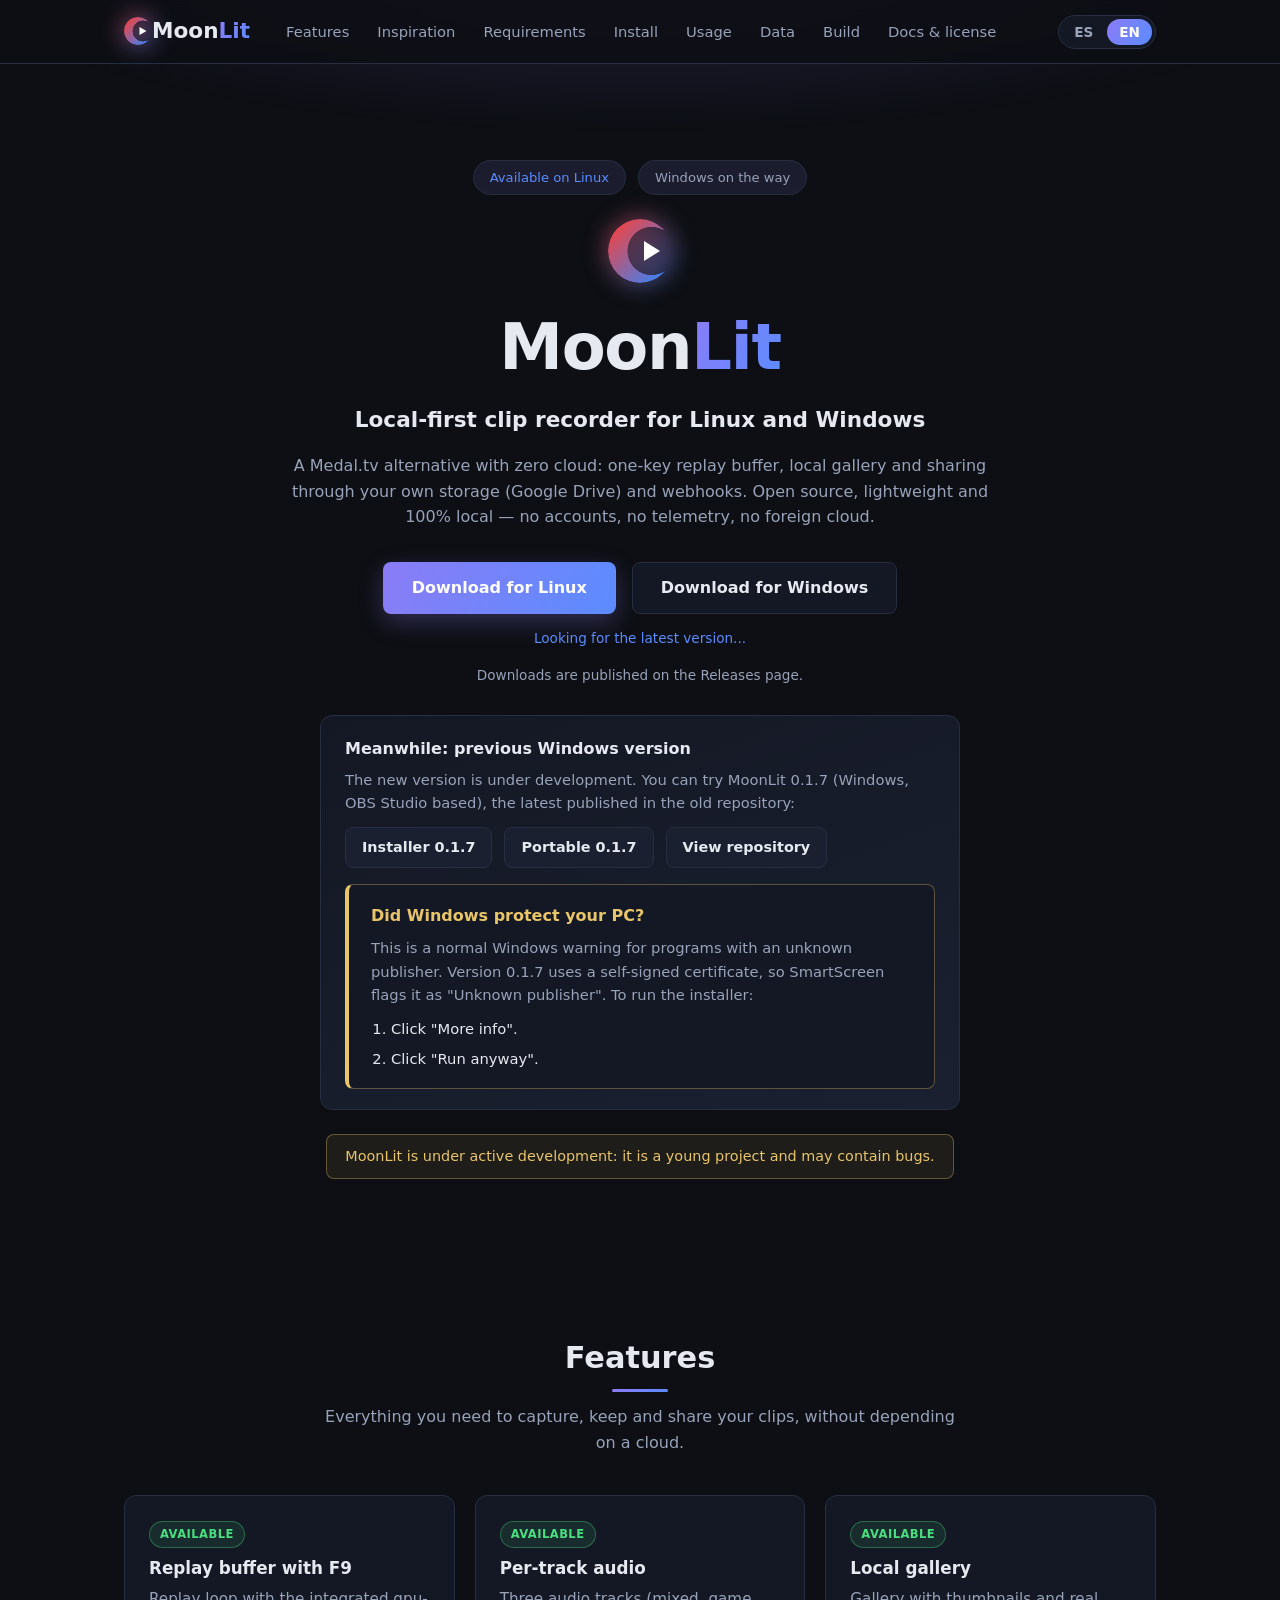
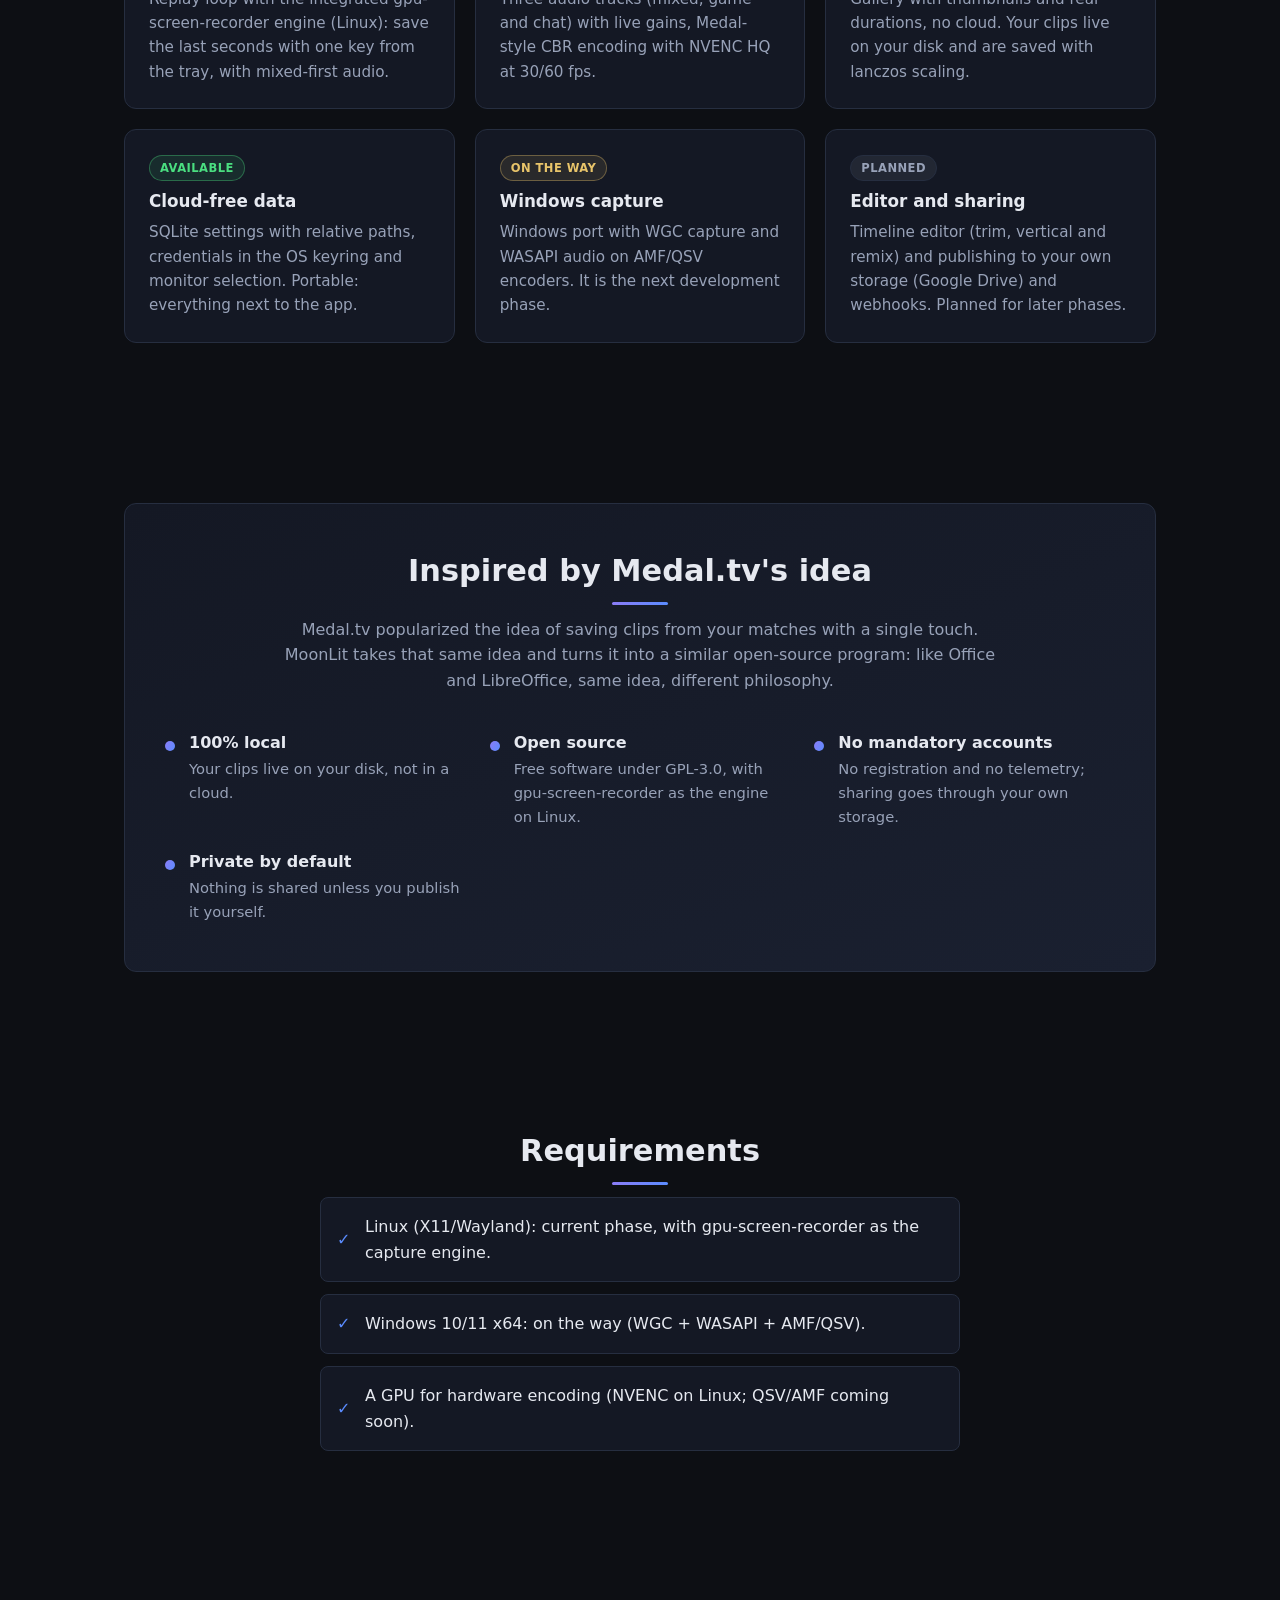
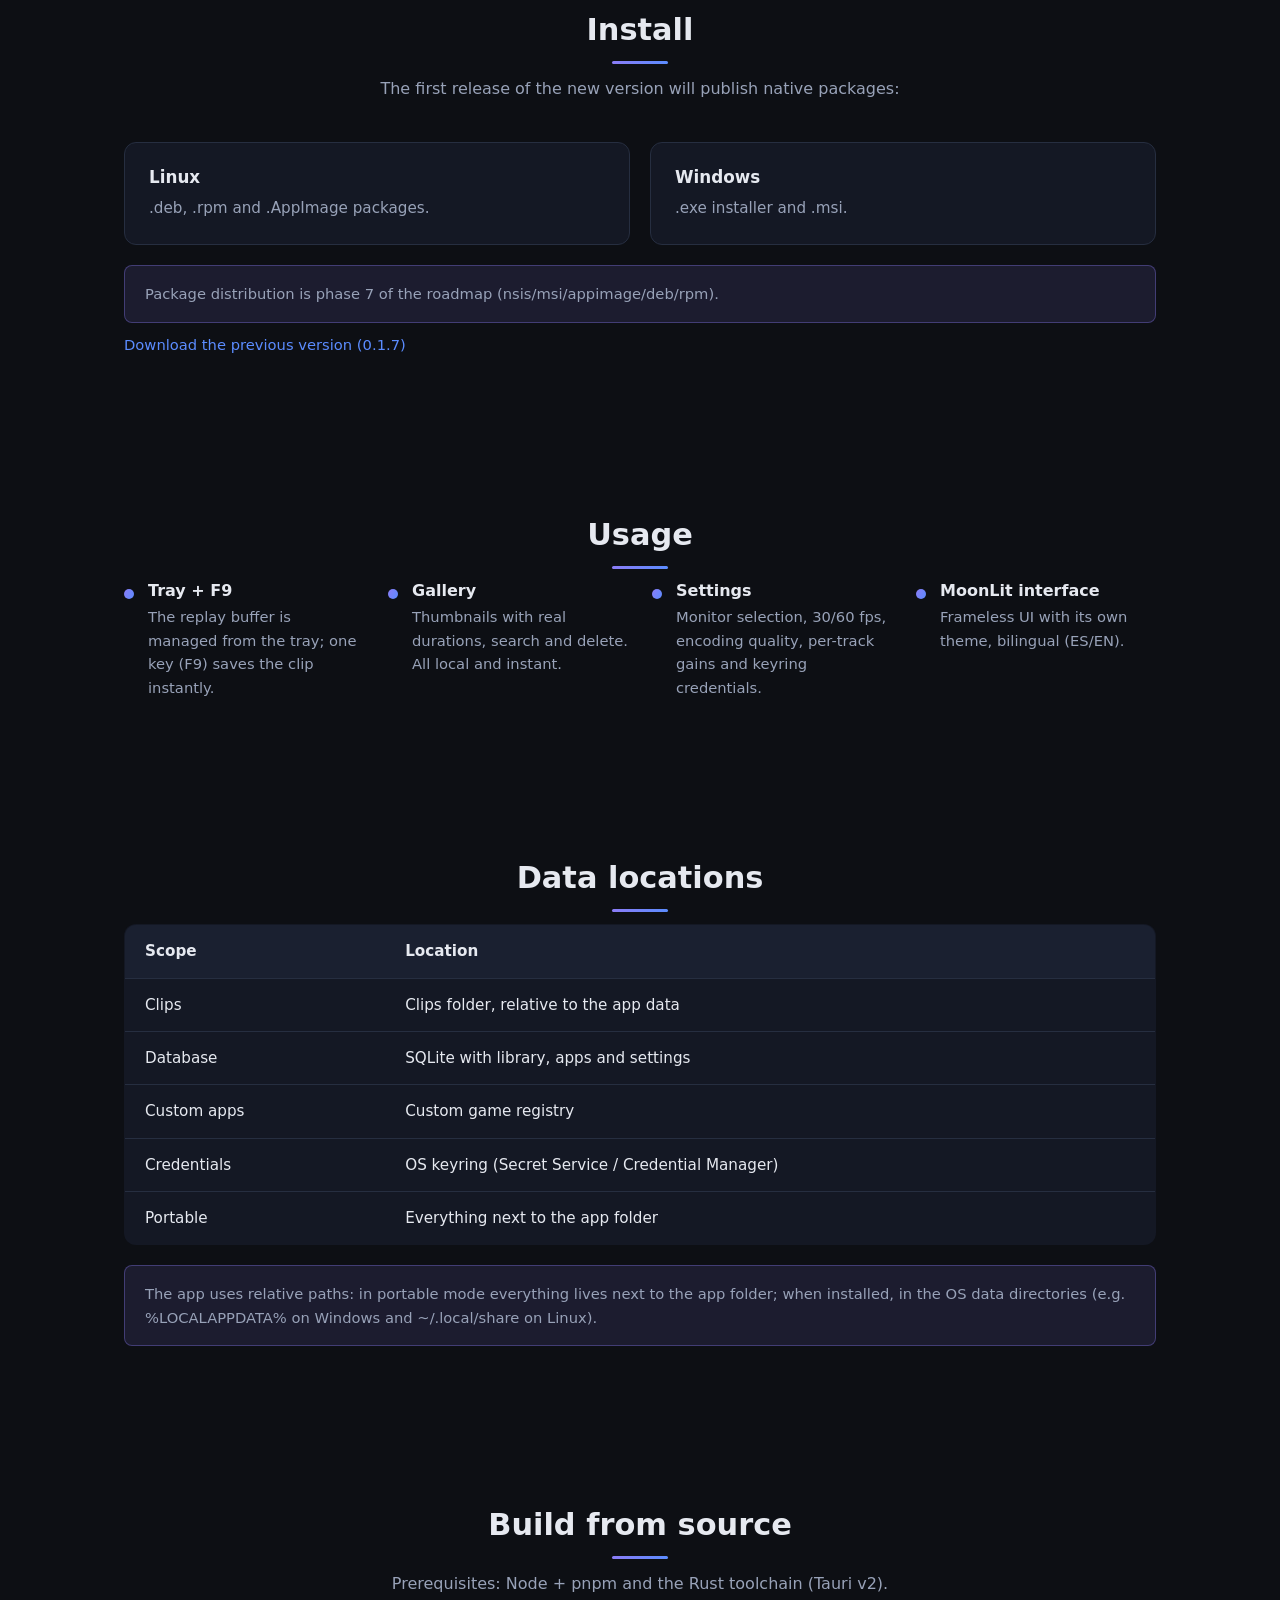
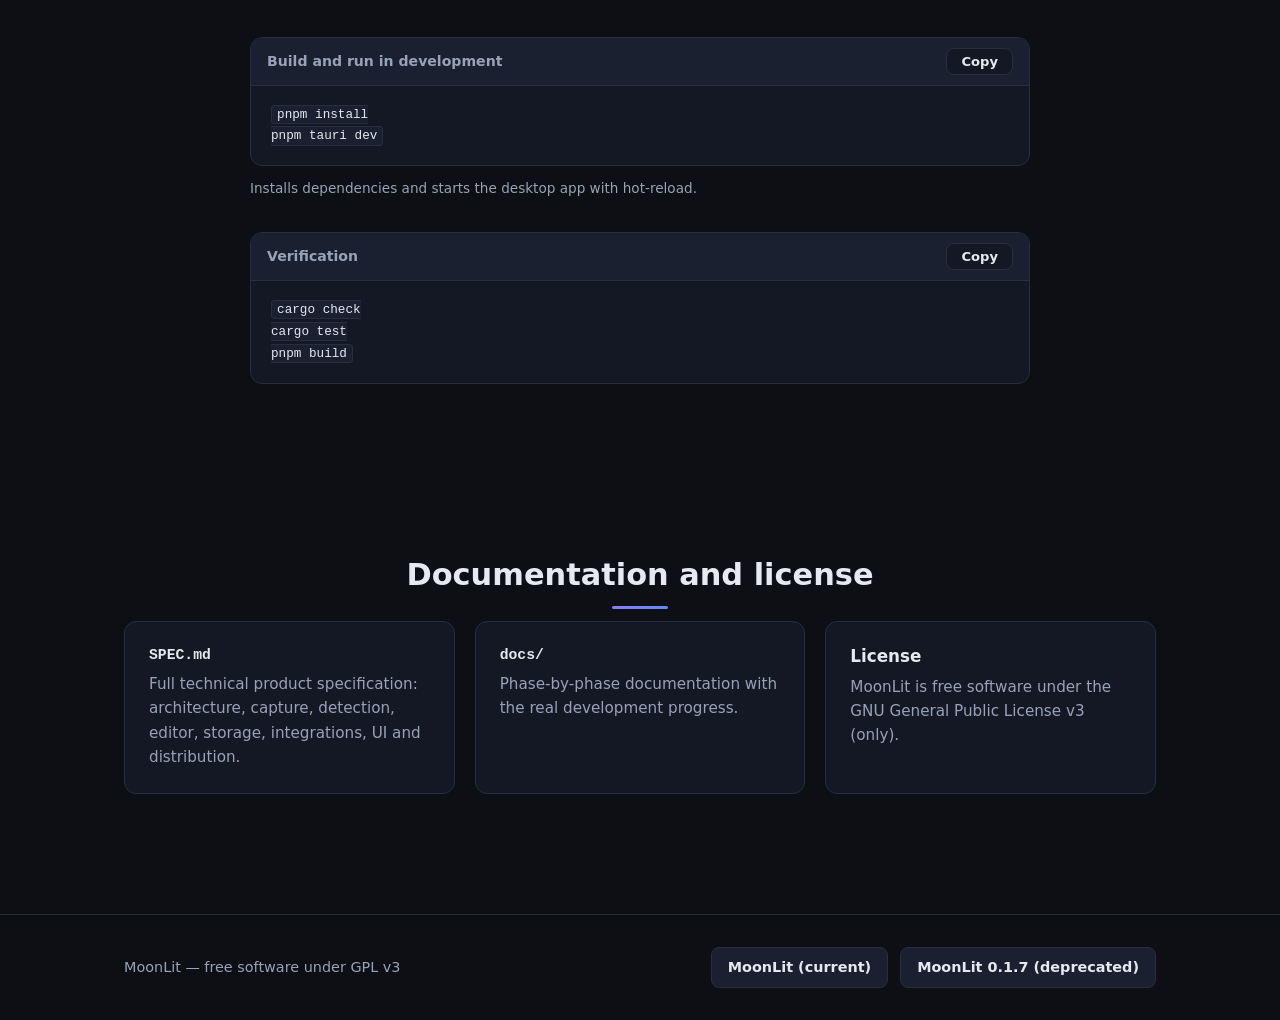
==== commit 8276a798: "update page to show the github repositories" ====
--- a/index.html
+++ b/index.html
@@ -81,6 +81,7 @@
           <div class="deprecated-actions">
             <a class="btn-deprecated" href="https://github.com/SourisCG/MoonLit-Deprecated/releases/download/0.1.7/MoonLit-0.1.7-Setup.exe" target="_blank" rel="noopener" data-i18n="deprecated.setup">Instalador 0.1.7</a>
             <a class="btn-deprecated" href="https://github.com/SourisCG/MoonLit-Deprecated/releases/download/0.1.7/MoonLit-0.1.7-x64.zip" target="_blank" rel="noopener" data-i18n="deprecated.portable">Portable 0.1.7</a>
+            <a class="btn-deprecated" href="https://github.com/SourisCG/MoonLit-Deprecated" target="_blank" rel="noopener" data-i18n="deprecated.repo">Ver repositorio</a>
           </div>
           <div class="smartscreen-note">
             <p class="smartscreen-title" data-i18n="deprecated.smartscreen.title">¿Windows protegió su PC?</p>
@@ -340,7 +341,10 @@
   <footer class="footer">
     <div class="container footer-inner">
       <span data-i18n="footer.text">MoonLit — software libre bajo GPL v3</span>
-      <a href="https://github.com/SourisCG/Moonlit" target="_blank" rel="noopener" data-i18n="footer.source">Código fuente en GitHub</a>
+      <div class="repo-links">
+        <a class="btn-deprecated" href="https://github.com/SourisCG/Moonlit" target="_blank" rel="noopener" data-i18n="footer.repo.new">MoonLit (actual)</a>
+        <a class="btn-deprecated" href="https://github.com/SourisCG/MoonLit-Deprecated" target="_blank" rel="noopener" data-i18n="footer.repo.old">MoonLit 0.1.7 (deprecated)</a>
+      </div>
     </div>
   </footer>
 
--- a/assets/css/components.css
+++ b/assets/css/components.css
@@ -297,6 +297,13 @@
   text-decoration: none;
 }
 
+/* Enlaces a ambos repositorios en el footer */
+.repo-links {
+  display: flex;
+  gap: 12px;
+  flex-wrap: wrap;
+}
+
 /* Insignias de estado de características */
 .status-badge {
   display: inline-block;
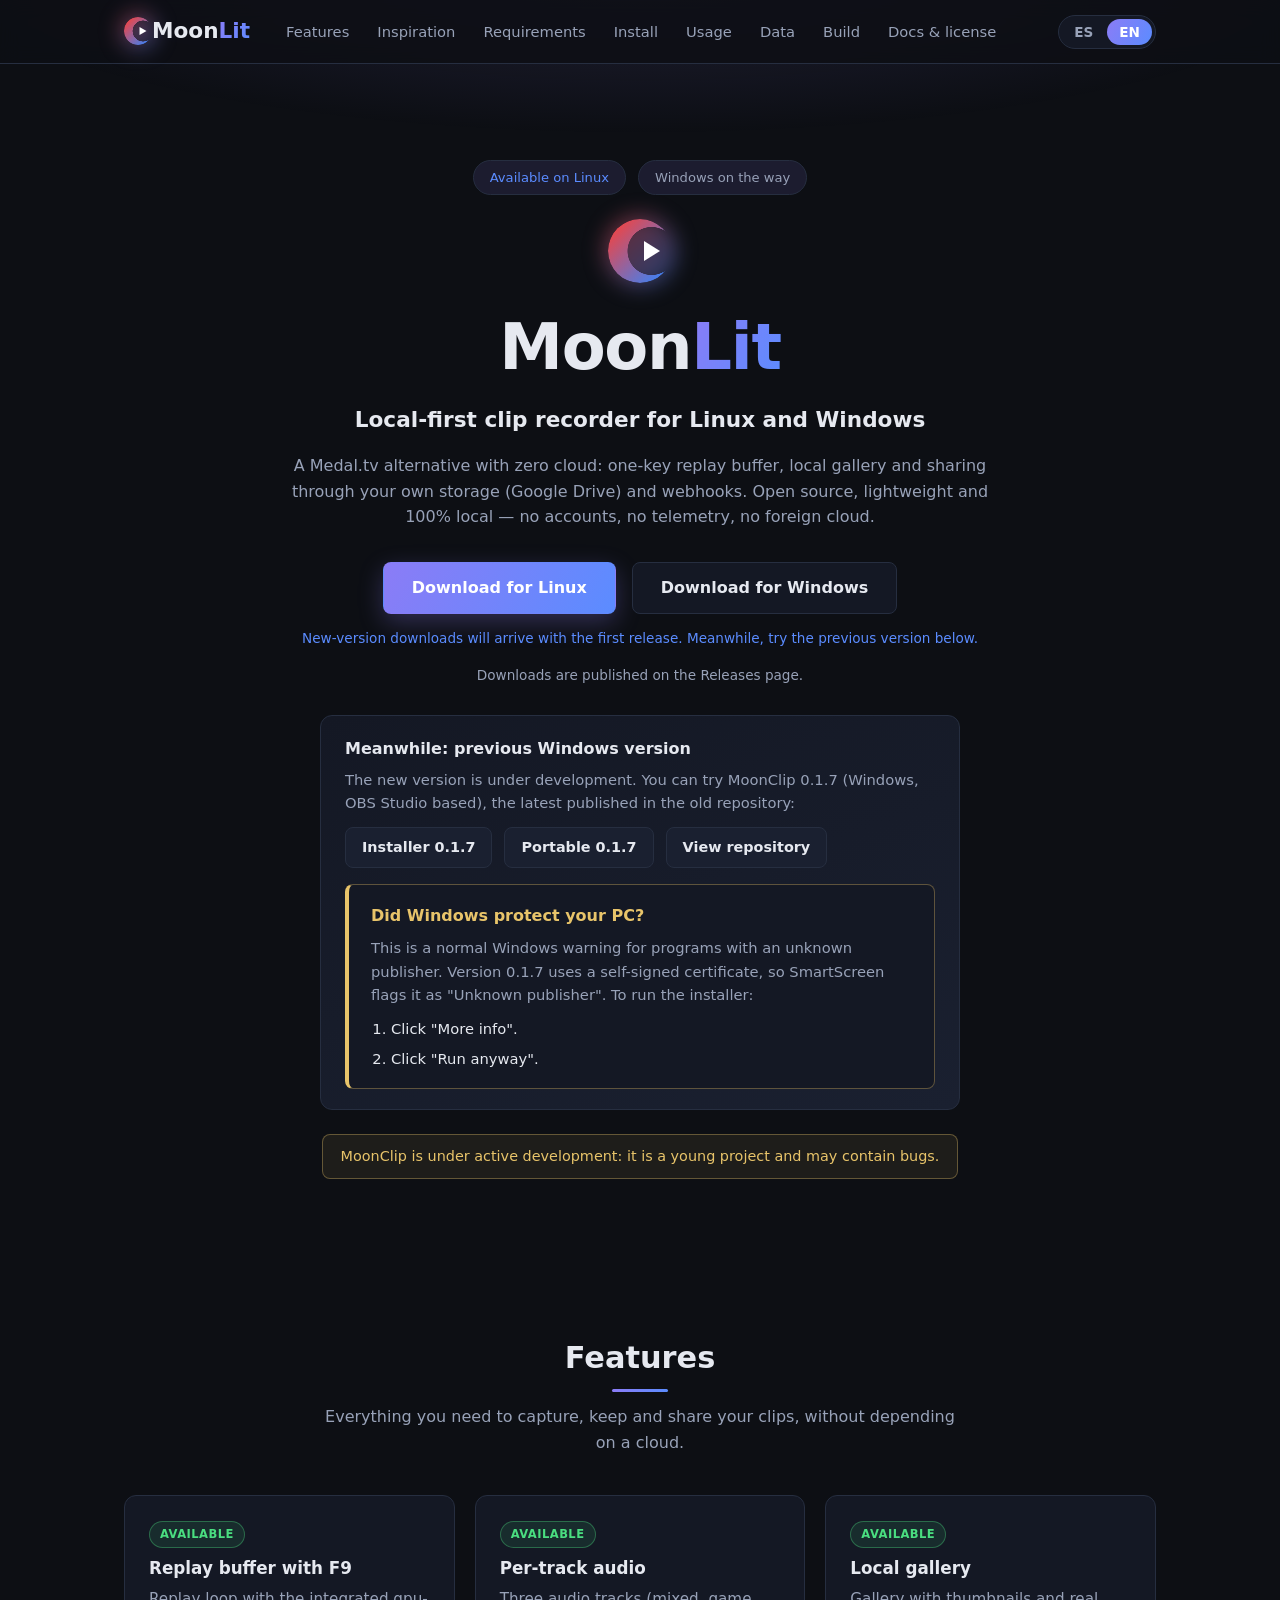
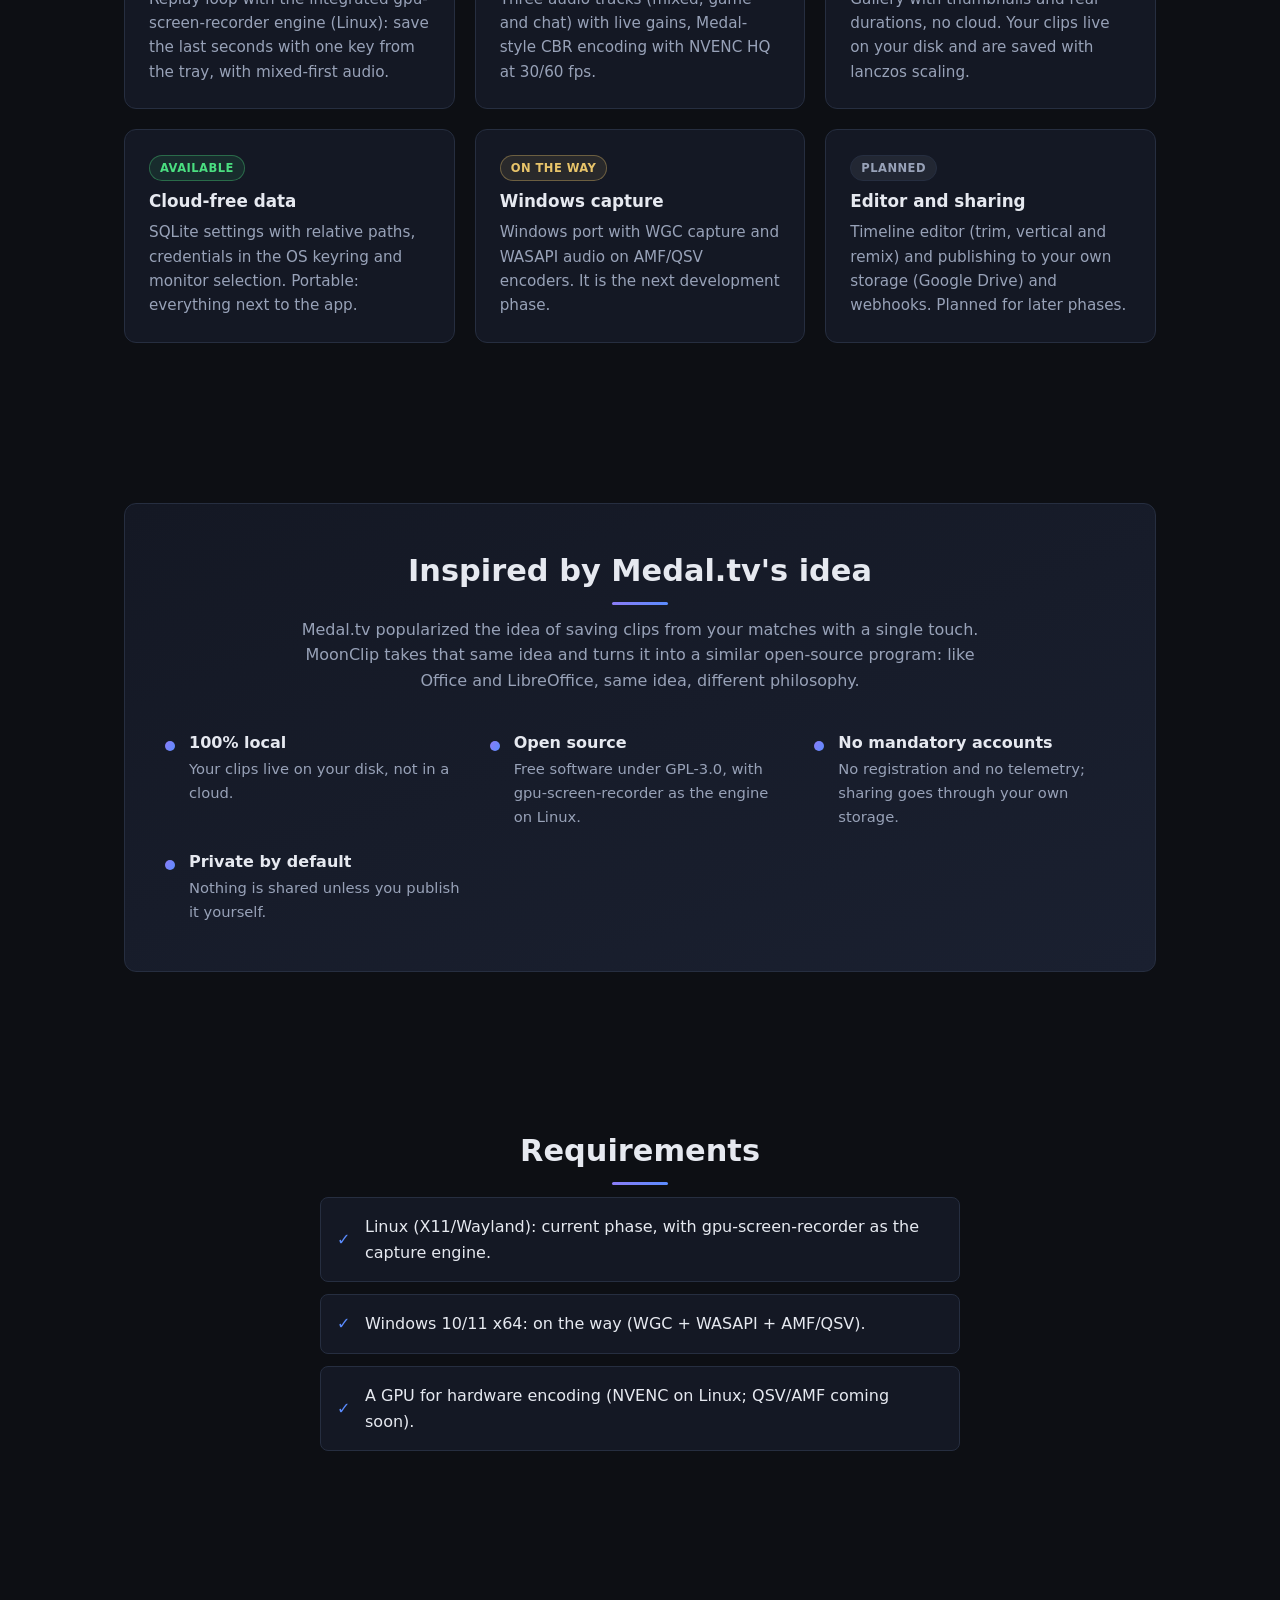
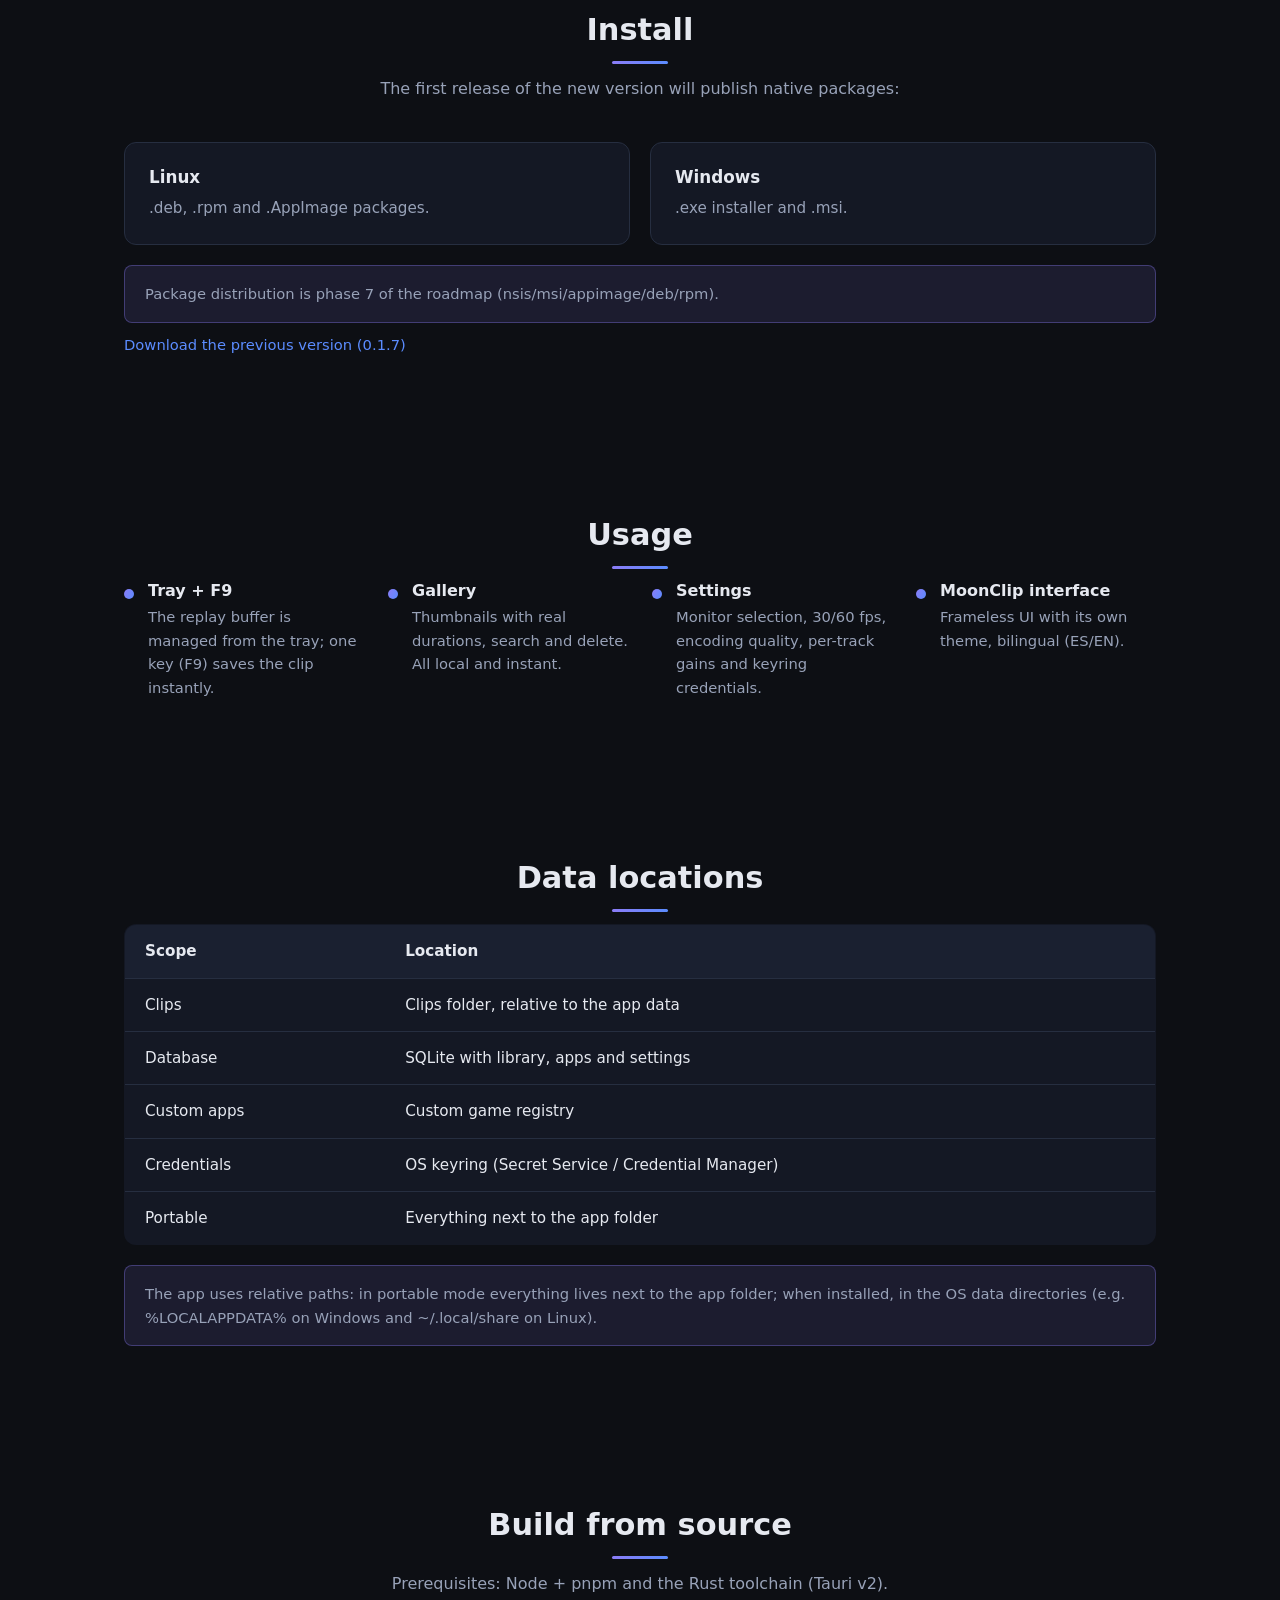
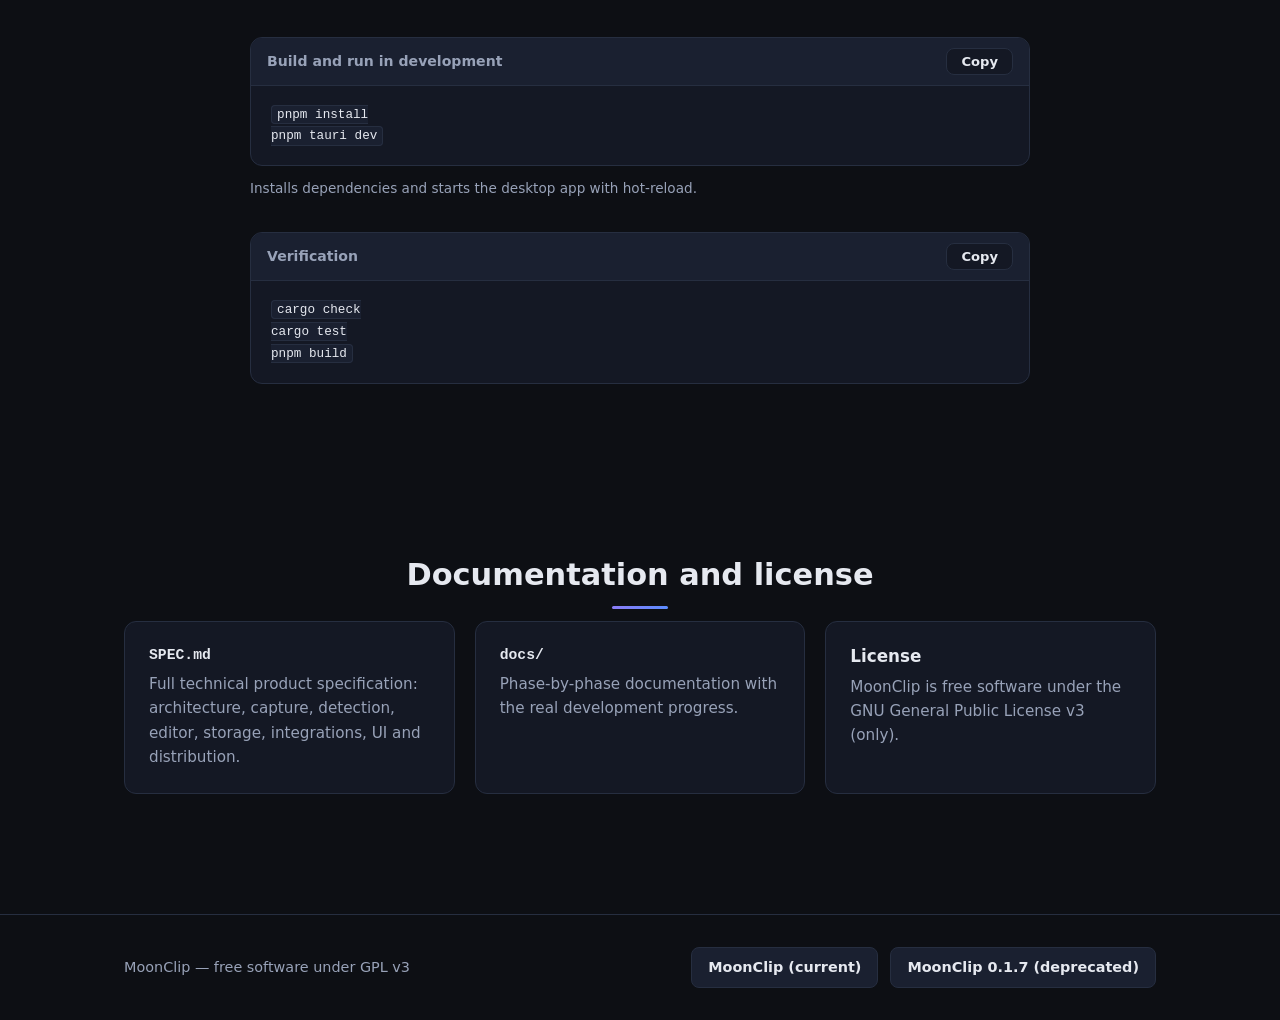
==== commit 40e32f4b: "Renombrado MoonLit -> MoonClip (repos, dominio y textos)" ====
--- a/index.html
+++ b/index.html
@@ -3,20 +3,20 @@
 <head>
   <meta charset="UTF-8">
   <meta name="viewport" content="width=device-width, initial-scale=1.0">
-  <title data-i18n="meta.title">MoonLit — Grabador de clips local-first para Linux y Windows</title>
-  <meta name="description" data-i18n="meta.description" content="MoonLit es un grabador de clips local-first para Linux y Windows. Alternativa estilo Medal.tv sin nube: replay buffer, editor ligero y compartir con tu propio almacenamiento. Código abierto y 100% local.">
+  <title data-i18n="meta.title">MoonClip — Grabador de clips local-first para Linux y Windows</title>
+  <meta name="description" data-i18n="meta.description" content="MoonClip es un grabador de clips local-first para Linux y Windows. Alternativa estilo Medal.tv sin nube: replay buffer, editor ligero y compartir con tu propio almacenamiento. Código abierto y 100% local.">
   <meta name="theme-color" content="#0d0f14">
-  <link rel="canonical" href="https://moonlit.souriscg.dev/">
+  <link rel="canonical" href="https://moonclip.souriscg.dev/">
   <meta property="og:type" content="website">
-  <meta property="og:url" content="https://moonlit.souriscg.dev/">
-  <meta property="og:site_name" content="MoonLit">
-  <meta property="og:title" content="MoonLit — Grabador de clips local-first para Linux y Windows">
+  <meta property="og:url" content="https://moonclip.souriscg.dev/">
+  <meta property="og:site_name" content="MoonClip">
+  <meta property="og:title" content="MoonClip — Grabador de clips local-first para Linux y Windows">
   <meta property="og:description" content="Grabador de clips local-first para Linux y Windows. Alternativa estilo Medal.tv sin nube: replay buffer, editor ligero y compartir con tu propio almacenamiento. Código abierto y 100% local.">
-  <meta property="og:image" content="https://moonlit.souriscg.dev/assets/images/favicon.png">
+  <meta property="og:image" content="https://moonclip.souriscg.dev/assets/images/favicon.png">
   <meta name="twitter:card" content="summary">
-  <meta name="twitter:title" content="MoonLit — Grabador de clips local-first para Linux y Windows">
+  <meta name="twitter:title" content="MoonClip — Grabador de clips local-first para Linux y Windows">
   <meta name="twitter:description" content="Grabador de clips local-first para Linux y Windows. 100% local, sin cuentas, sin nube, sin telemetría.">
-  <meta name="twitter:image" content="https://moonlit.souriscg.dev/assets/images/favicon.png">
+  <meta name="twitter:image" content="https://moonclip.souriscg.dev/assets/images/favicon.png">
   <link rel="stylesheet" href="assets/css/main.css">
   <link rel="stylesheet" href="assets/css/components.css">
   <link rel="stylesheet" href="assets/css/responsive.css">
@@ -69,19 +69,19 @@
         <p class="hero-tagline" data-i18n="hero.tagline">Grabador de clips local-first para Linux y Windows</p>
         <p class="hero-description" data-i18n="hero.description">Alternativa a Medal.tv sin nube: replay buffer con una tecla, galería local y compartir con tu propio almacenamiento (Google Drive) y webhooks. Código abierto, ligero y 100% local — sin cuentas, sin telemetría, sin nube ajena.</p>
         <div class="hero-actions">
-          <a class="btn btn-primary" id="btn-installer" href="https://github.com/SourisCG/Moonlit/releases" target="_blank" rel="noopener" data-i18n="hero.installer">Descargar para Linux</a>
-          <a class="btn btn-secondary" id="btn-portable" href="https://github.com/SourisCG/Moonlit/releases" target="_blank" rel="noopener" data-i18n="hero.portable">Descargar para Windows</a>
+          <a class="btn btn-primary" id="btn-installer" href="https://github.com/SourisCG/Moonclip/releases" target="_blank" rel="noopener" data-i18n="hero.installer">Descargar para Linux</a>
+          <a class="btn btn-secondary" id="btn-portable" href="https://github.com/SourisCG/Moonclip/releases" target="_blank" rel="noopener" data-i18n="hero.portable">Descargar para Windows</a>
         </div>
         <p class="hero-download-status" id="download-status" data-i18n="hero.download.checking" hidden>Buscando la última versión...</p>
         <p class="hero-note" data-i18n="hero.releases">Las descargas se publican en la página de Releases.</p>
 
         <div class="deprecated-note">
           <p class="deprecated-title" data-i18n="deprecated.title">Mientras tanto: versión anterior de Windows</p>
-          <p class="deprecated-text" data-i18n="deprecated.text">La nueva versión está en desarrollo. Puedes probar MoonLit 0.1.7 (Windows, basada en OBS Studio), la última publicada en el repositorio antiguo:</p>
+          <p class="deprecated-text" data-i18n="deprecated.text">La nueva versión está en desarrollo. Puedes probar MoonClip 0.1.7 (Windows, basada en OBS Studio), la última publicada en el repositorio antiguo:</p>
           <div class="deprecated-actions">
-            <a class="btn-deprecated" href="https://github.com/SourisCG/MoonLit-Deprecated/releases/download/0.1.7/MoonLit-0.1.7-Setup.exe" target="_blank" rel="noopener" data-i18n="deprecated.setup">Instalador 0.1.7</a>
-            <a class="btn-deprecated" href="https://github.com/SourisCG/MoonLit-Deprecated/releases/download/0.1.7/MoonLit-0.1.7-x64.zip" target="_blank" rel="noopener" data-i18n="deprecated.portable">Portable 0.1.7</a>
-            <a class="btn-deprecated" href="https://github.com/SourisCG/MoonLit-Deprecated" target="_blank" rel="noopener" data-i18n="deprecated.repo">Ver repositorio</a>
+            <a class="btn-deprecated" href="https://github.com/SourisCG/MoonClip-Deprecated/releases/download/0.1.7/MoonLit-0.1.7-Setup.exe" target="_blank" rel="noopener" data-i18n="deprecated.setup">Instalador 0.1.7</a>
+            <a class="btn-deprecated" href="https://github.com/SourisCG/MoonClip-Deprecated/releases/download/0.1.7/MoonLit-0.1.7-x64.zip" target="_blank" rel="noopener" data-i18n="deprecated.portable">Portable 0.1.7</a>
+            <a class="btn-deprecated" href="https://github.com/SourisCG/MoonClip-Deprecated" target="_blank" rel="noopener" data-i18n="deprecated.repo">Ver repositorio</a>
           </div>
           <div class="smartscreen-note">
             <p class="smartscreen-title" data-i18n="deprecated.smartscreen.title">¿Windows protegió su PC?</p>
@@ -93,7 +93,7 @@
           </div>
         </div>
 
-        <p class="wip-note" data-i18n="hero.wip">MoonLit está en desarrollo activo: es un proyecto joven y puede contener errores.</p>
+        <p class="wip-note" data-i18n="hero.wip">MoonClip está en desarrollo activo: es un proyecto joven y puede contener errores.</p>
       </div>
     </section>
 
@@ -142,7 +142,7 @@
       <div class="container">
         <div class="panel">
           <h2 class="section-title" data-i18n="inspiration.title">Inspirado en la idea de Medal.tv</h2>
-          <p class="panel-text" data-i18n="inspiration.text">Medal.tv popularizó la idea de guardar clips de tus partidas con un solo toque. MoonLit toma esa misma idea y la convierte en un programa similar de código abierto: como Office y LibreOffice, misma idea, filosofía distinta.</p>
+          <p class="panel-text" data-i18n="inspiration.text">Medal.tv popularizó la idea de guardar clips de tus partidas con un solo toque. MoonClip toma esa misma idea y la convierte en un programa similar de código abierto: como Office y LibreOffice, misma idea, filosofía distinta.</p>
           <div class="mini-grid">
             <div class="mini-item">
               <span class="mini-dot"></span>
@@ -238,7 +238,7 @@
           <div class="mini-item">
             <span class="mini-dot"></span>
             <div>
-              <h3 class="mini-title" data-i18n="usage.ui.title">Interfaz MoonLit</h3>
+              <h3 class="mini-title" data-i18n="usage.ui.title">Interfaz MoonClip</h3>
               <p class="mini-text" data-i18n="usage.ui.text">UI frameless con tema propio y bilingüe (ES/EN).</p>
             </div>
           </div>
@@ -319,17 +319,17 @@
       <div class="container">
         <h2 class="section-title" data-i18n="docs.title">Documentación y licencia</h2>
         <div class="cards-grid">
-          <a class="card card-link" href="https://github.com/SourisCG/Moonlit/blob/main/SPEC.md" target="_blank" rel="noopener">
+          <a class="card card-link" href="https://github.com/SourisCG/Moonclip/blob/main/SPEC.md" target="_blank" rel="noopener">
             <h3 class="card-title card-mono" data-i18n="docs.spec">SPEC.md</h3>
             <p class="card-text" data-i18n="docs.spec.text">Especificación técnica completa del producto: arquitectura, captura, detección, editor, almacenamiento, integraciones, UI y distribución.</p>
           </a>
-          <a class="card card-link" href="https://github.com/SourisCG/Moonlit/tree/main/docs" target="_blank" rel="noopener">
+          <a class="card card-link" href="https://github.com/SourisCG/Moonclip/tree/main/docs" target="_blank" rel="noopener">
             <h3 class="card-title card-mono" data-i18n="docs.docs">docs/</h3>
             <p class="card-text" data-i18n="docs.docs.text">Documentación por fases con el progreso real del desarrollo.</p>
           </a>
           <div class="card">
             <h3 class="card-title" data-i18n="docs.license.title">Licencia</h3>
-            <p class="card-text" data-i18n="docs.license.text">MoonLit es software libre bajo la GNU General Public License v3 (solo) porque su motor de captura en Linux, gpu-screen-recorder, es GPL-3.0-only.</p>
+            <p class="card-text" data-i18n="docs.license.text">MoonClip es software libre bajo la GNU General Public License v3 (solo) porque su motor de captura en Linux, gpu-screen-recorder, es GPL-3.0-only.</p>
           </div>
         </div>
       </div>
@@ -340,10 +340,10 @@
   <!-- ============ FOOTER ============ -->
   <footer class="footer">
     <div class="container footer-inner">
-      <span data-i18n="footer.text">MoonLit — software libre bajo GPL v3</span>
+      <span data-i18n="footer.text">MoonClip — software libre bajo GPL v3</span>
       <div class="repo-links">
-        <a class="btn-deprecated" href="https://github.com/SourisCG/Moonlit" target="_blank" rel="noopener" data-i18n="footer.repo.new">MoonLit (actual)</a>
-        <a class="btn-deprecated" href="https://github.com/SourisCG/MoonLit-Deprecated" target="_blank" rel="noopener" data-i18n="footer.repo.old">MoonLit 0.1.7 (deprecated)</a>
+        <a class="btn-deprecated" href="https://github.com/SourisCG/Moonclip" target="_blank" rel="noopener" data-i18n="footer.repo.new">MoonClip (actual)</a>
+        <a class="btn-deprecated" href="https://github.com/SourisCG/MoonClip-Deprecated" target="_blank" rel="noopener" data-i18n="footer.repo.old">MoonClip 0.1.7 (deprecated)</a>
       </div>
     </div>
   </footer>
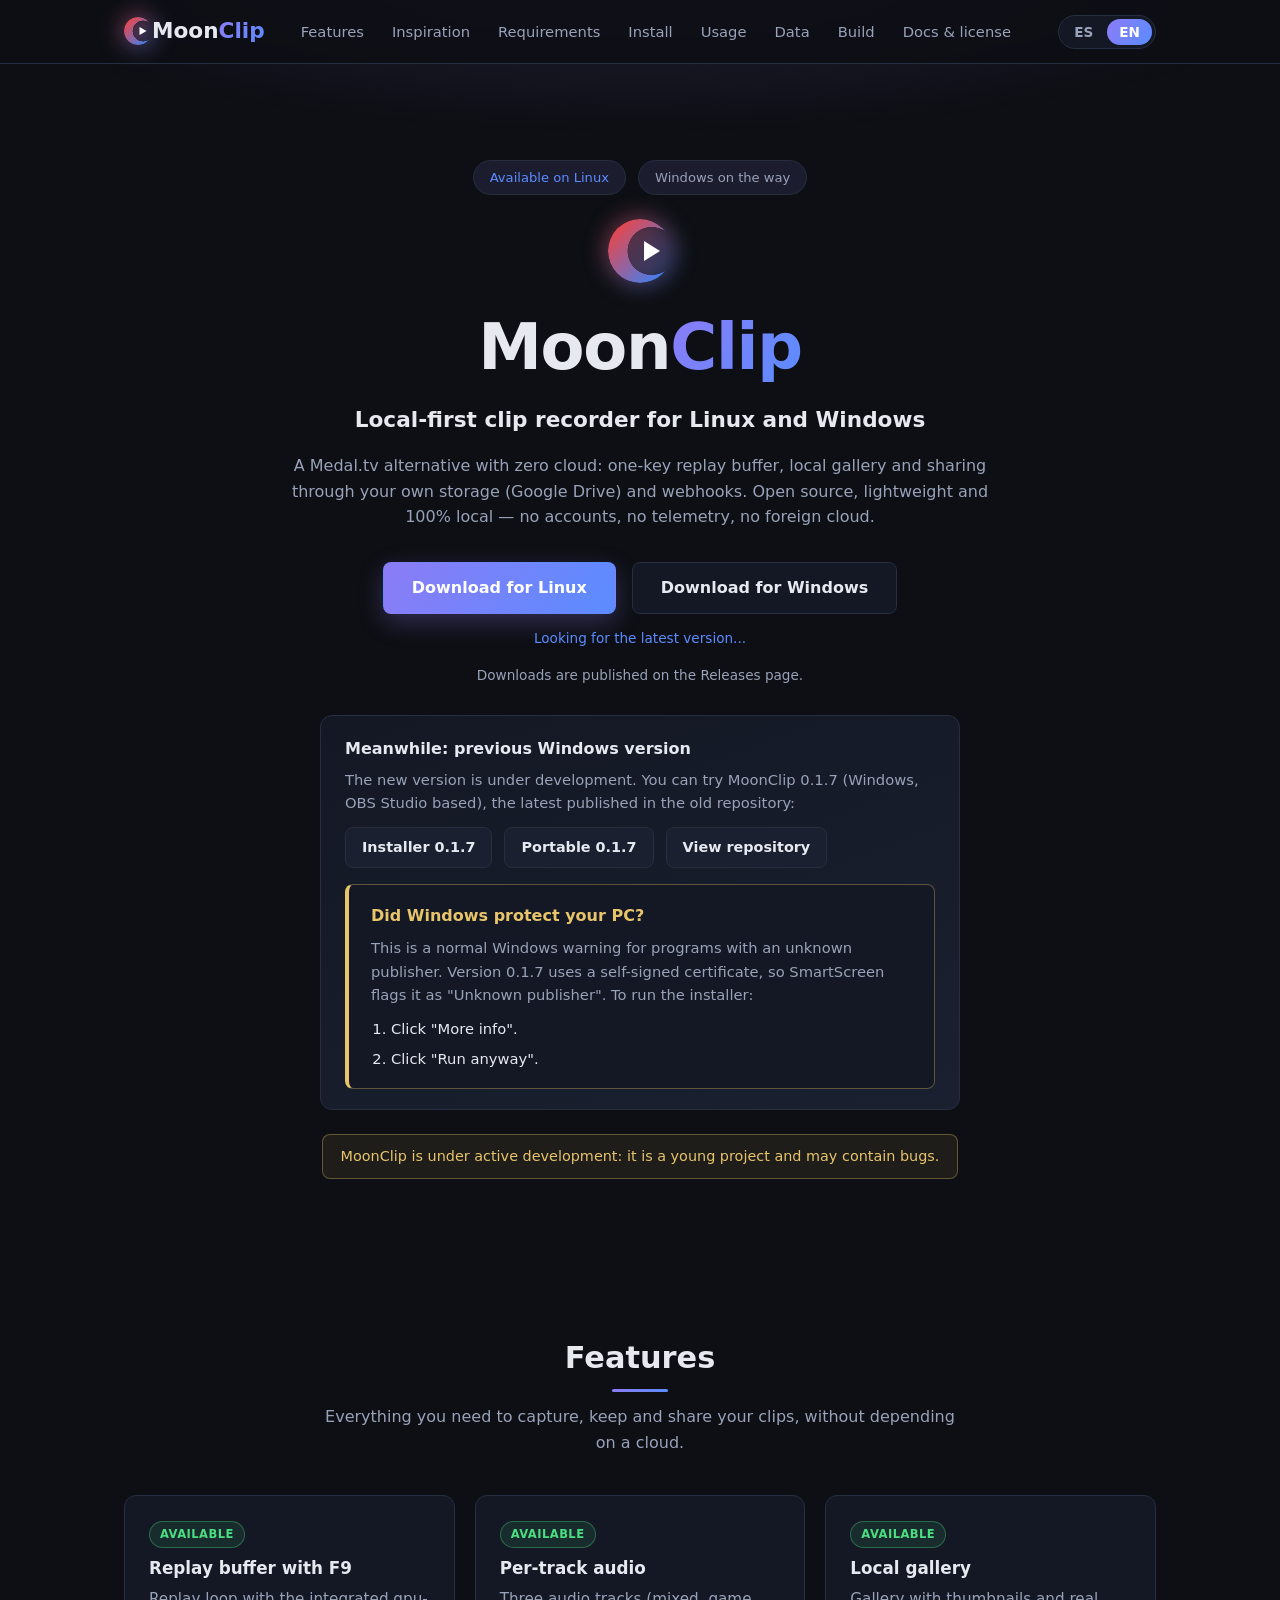
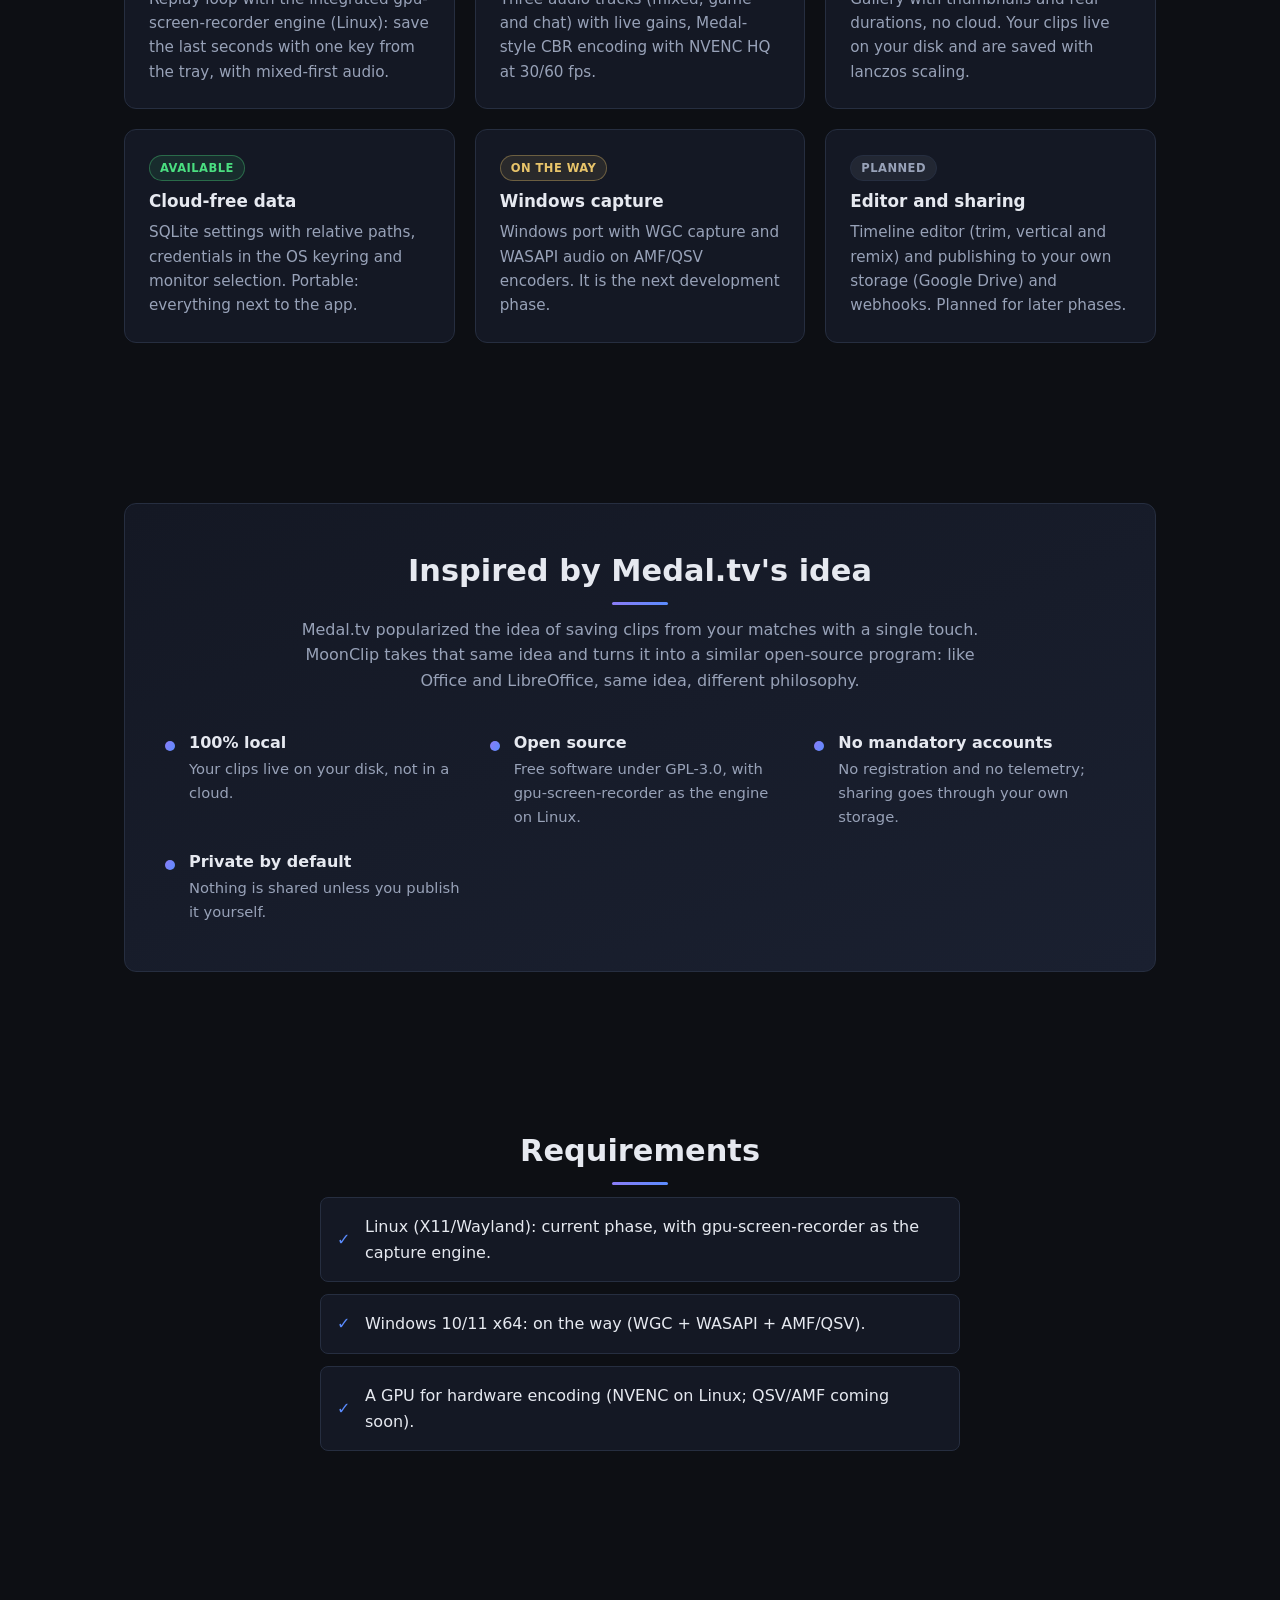
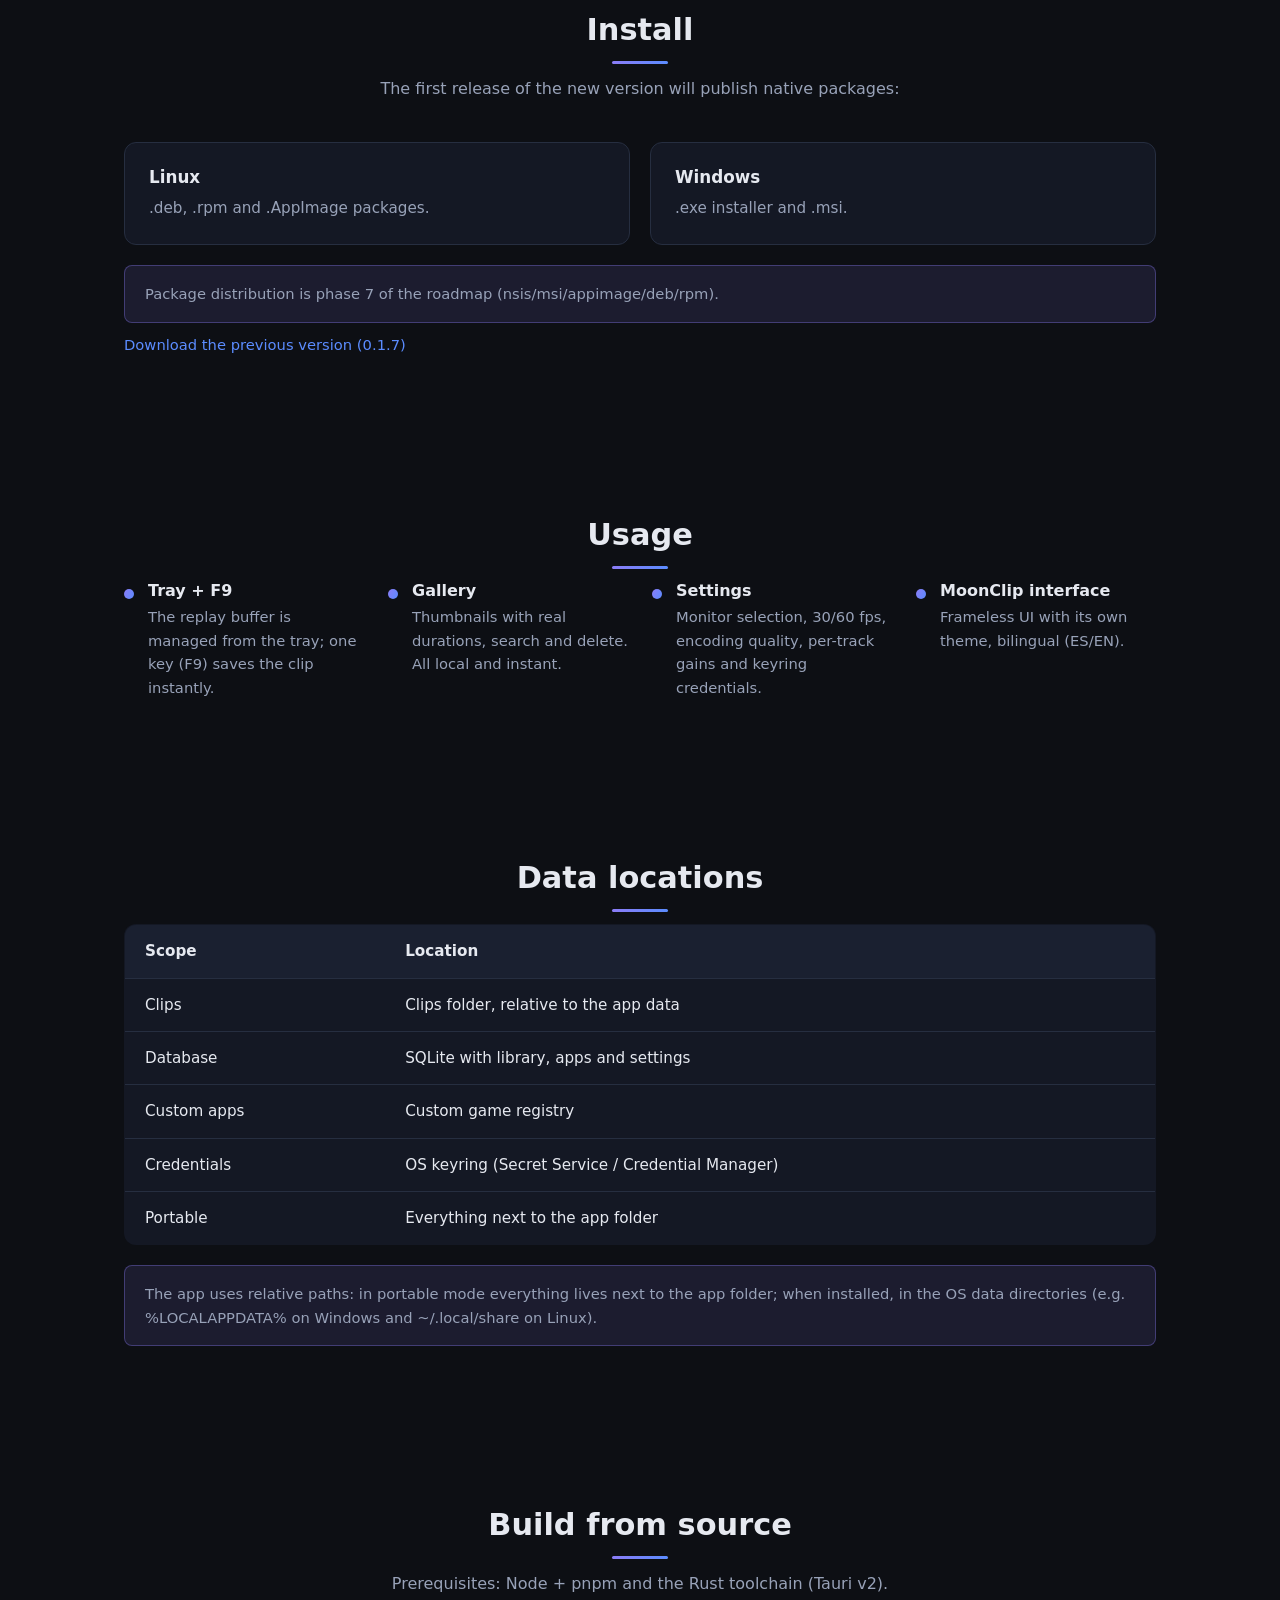
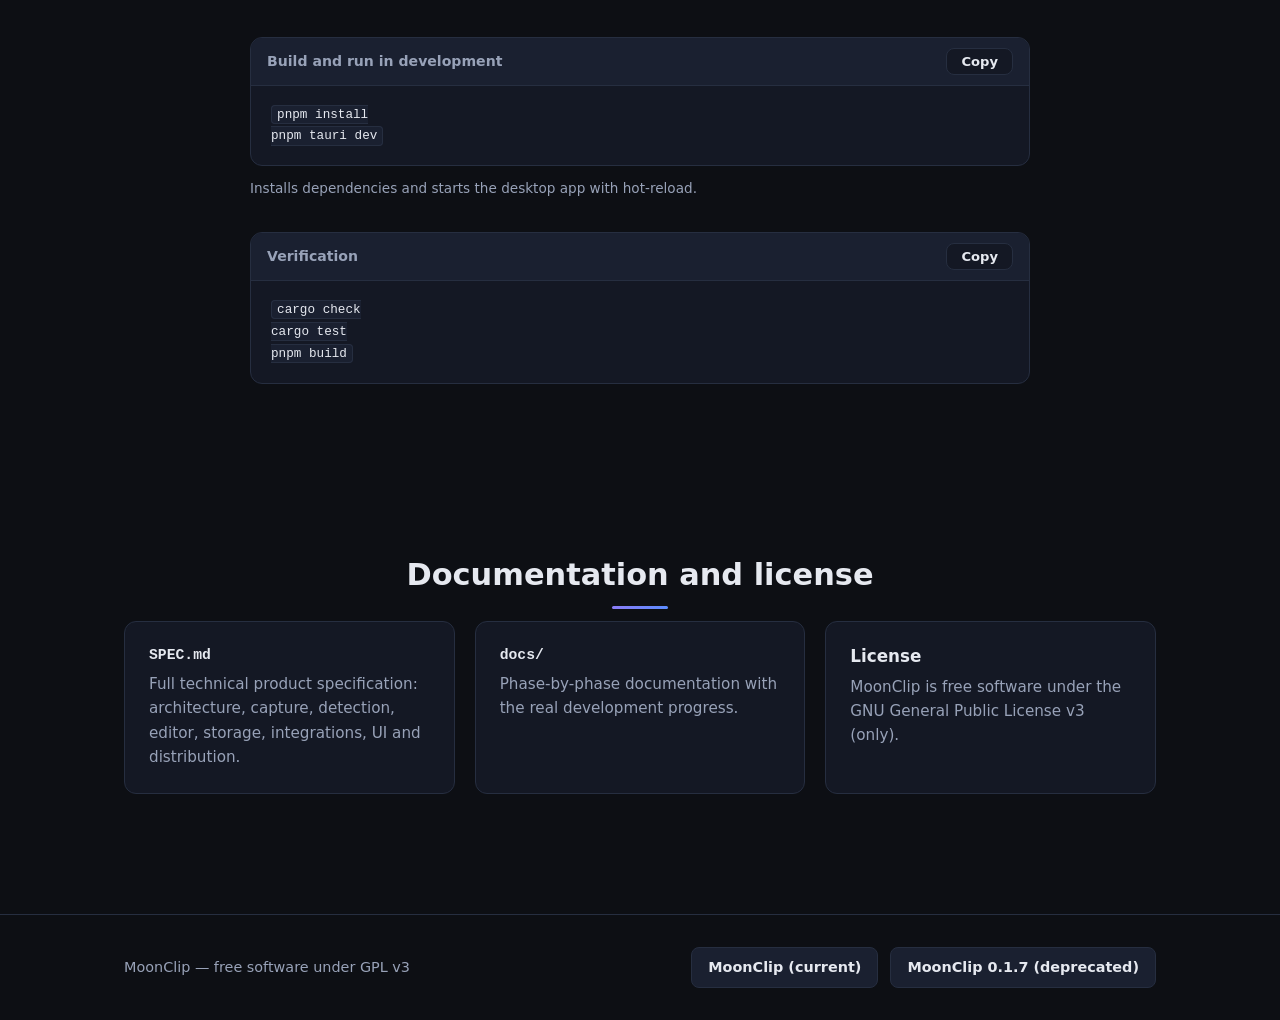
==== commit ccf5947a: "Marca navbar/hero: MoonLit -> MoonClip" ====
--- a/index.html
+++ b/index.html
@@ -34,7 +34,7 @@
         <span class="logo" aria-hidden="true">
           <span class="logo-play"></span>
         </span>
-        Moon<span class="brand-accent">Lit</span>
+        Moon<span class="brand-accent">Clip</span>
       </a>
       <nav class="navbar-links" id="navbar-links" aria-label="Menú">
         <a href="#features" data-i18n="nav.features">Características</a>
@@ -65,7 +65,7 @@
         <span class="logo logo-lg hero-logo" id="hero-logo" aria-hidden="true">
           <span class="logo-play"></span>
         </span>
-        <h1 class="hero-title">Moon<span class="brand-accent">Lit</span></h1>
+        <h1 class="hero-title">Moon<span class="brand-accent">Clip</span></h1>
         <p class="hero-tagline" data-i18n="hero.tagline">Grabador de clips local-first para Linux y Windows</p>
         <p class="hero-description" data-i18n="hero.description">Alternativa a Medal.tv sin nube: replay buffer con una tecla, galería local y compartir con tu propio almacenamiento (Google Drive) y webhooks. Código abierto, ligero y 100% local — sin cuentas, sin telemetría, sin nube ajena.</p>
         <div class="hero-actions">
